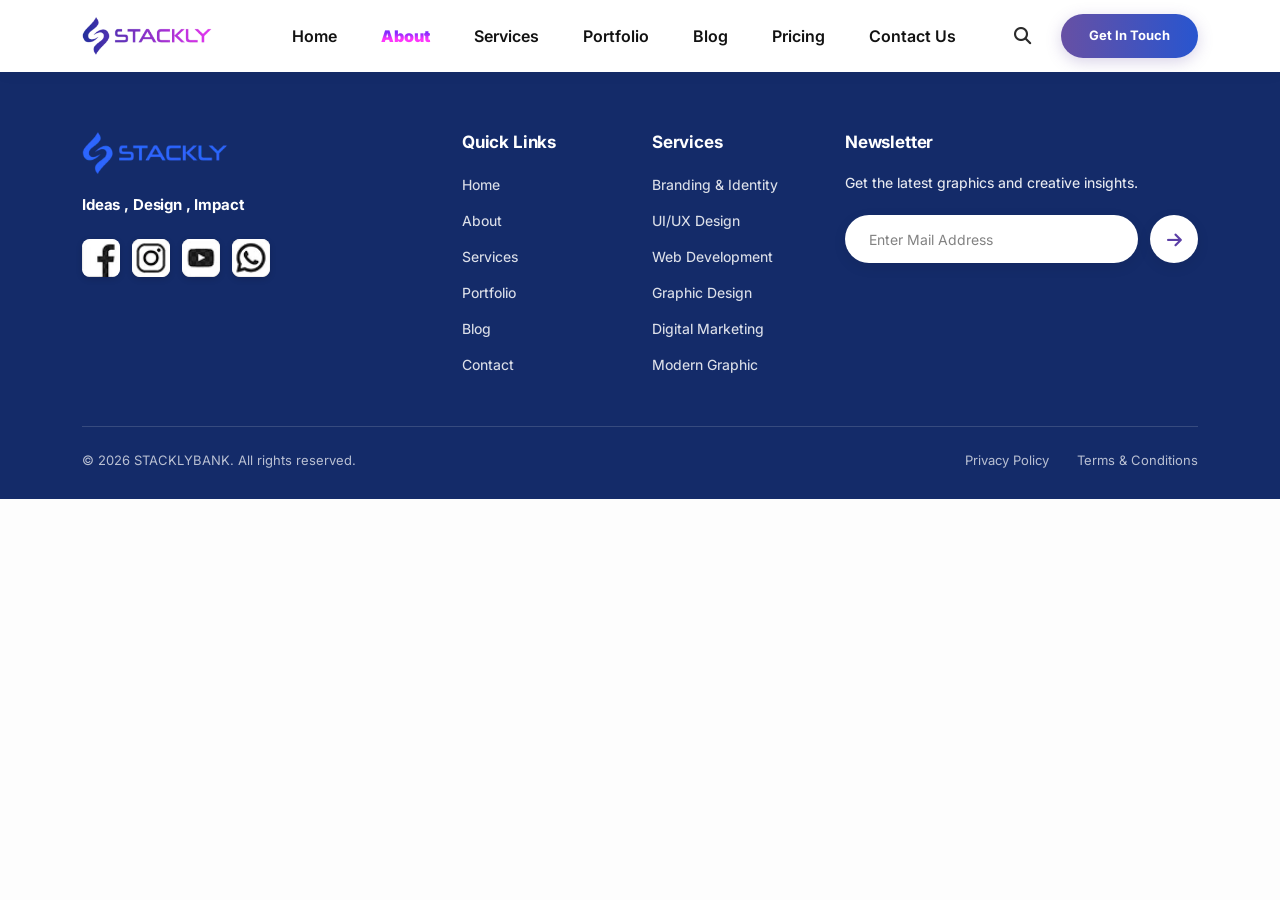
==== pages/about.html @ a5ceb146 "first commit" ====
<!doctype html>
<html lang="en">
  <head>
    <meta charset="UTF-8" />
    <meta name="viewport" content="width=device-width, initial-scale=1.0" />
    <title>About Us - Stackly Creative Agency</title>

    <!-- Google Fonts: Inter -->
    <link rel="preconnect" href="https://fonts.googleapis.com" />
    <link rel="preconnect" href="https://fonts.gstatic.com" crossorigin />
    <link
      href="https://fonts.googleapis.com/css2?family=Inter:wght@400;500;600;700;800;900&display=swap"
      rel="stylesheet"
    />

    <!-- Bootstrap 5 CSS -->
    <link
      href="https://cdn.jsdelivr.net/npm/bootstrap@5.3.3/dist/css/bootstrap.min.css"
      rel="stylesheet"
    />

    <!-- FontAwesome 6 Latest -->
    <link
      rel="stylesheet"
      href="https://cdnjs.cloudflare.com/ajax/libs/font-awesome/6.5.2/css/all.min.css"
    />

    <!-- Custom CSS -->
    <link rel="stylesheet" href="../assets/css/styles.css" />
    <link rel="stylesheet" href="../assets/css/about.css" />
  </head>
  <body data-page="about" data-in-pages="true">
    <!-- Common Header Placeholder -->
    <div id="header-placeholder"></div>

    <!-- Main Content -->
    <main class="main-content"></main>

    <!-- Common Footer Placeholder -->
    <div id="footer-placeholder"></div>

    <!-- Bootstrap 5 JS Bundle -->
    <script src="https://cdn.jsdelivr.net/npm/bootstrap@5.3.3/dist/js/bootstrap.bundle.min.js"></script>

    <!-- Custom JS -->
    <script src="../assets/js/script.js"></script>
  </body>
</html>
---- assets/css/styles.css ----
@import url("https://fonts.googleapis.com/css2?family=Inter:wght@400;500;600;700;800;900&display=swap");

:root {
  --font-inter:
    "Inter", -apple-system, BlinkMacSystemFont, "Segoe UI", Roboto, sans-serif;
  --nav-active-gradient: linear-gradient(
    180deg,
    #832aff 40.38%,
    rgba(253, 3, 249, 0.8) 59.62%
  );
  --btn-nav-gradient: linear-gradient(90deg, #6750a4 0%, #2855cf 100%);
  --nav-link-color: #121212;
  --header-bg: #ffffff;
  --header-height: 72px;
}

/* Base Body Styles */
body {
  font-family: var(--font-inter);
  margin: 0;
  padding: 0;
  padding-top: var(--header-height);
  background-color: #fdfdfd;
  color: #121212;
}

/* ==========================================================================
   HEADER COMPONENT STYLES
   ========================================================================== */

.site-header {
  background-color: var(--header-bg);
  position: fixed;
  top: 0;
  left: 0;
  right: 0;
  z-index: 1050;
  width: 100%;
  box-shadow: 0 2px 15px rgba(0, 0, 0, 0.04);
  transition:
    background-color 0.3s ease,
    box-shadow 0.3s ease;
}

.site-header.scrolled {
  box-shadow: 0 4px 20px rgba(0, 0, 0, 0.08);
  background-color: rgba(255, 255, 255, 0.98);
  backdrop-filter: blur(8px);
  -webkit-backdrop-filter: blur(8px);
}

.site-header .navbar {
  padding: 14px 0;
}

/* Brand Logo */
.site-header .header-logo-link {
  display: inline-flex;
  align-items: center;
  padding: 0;
  margin-right: 2rem;
}

.site-header .header-logo-img {
  height: 38px;
  width: auto;
  object-fit: contain;
  transition: transform 0.25s ease;
}

.site-header .header-logo-link:hover .header-logo-img {
  transform: scale(1.03);
}

/* Navigation Links */
.site-header .header-nav {
  display: flex;
  align-items: center;
  gap: 20px;
}

.site-header .nav-link {
  font-family: var(--font-inter);
  font-weight: 600;
  font-style: normal;
  font-size: 16px;
  line-height: 100%;
  letter-spacing: 0%;
  color: var(--nav-link-color);
  padding: 8px 12px !important;
  transition: all 0.25s ease;
  position: relative;
  display: inline-block;
}

/* Hover & Active States for Navlinks */
.site-header .nav-link:hover,
.site-header .nav-link.active {
  background: var(--nav-active-gradient);
  -webkit-background-clip: text;
  font-weight: 900;
  -webkit-text-fill-color: transparent;
  background-clip: text;
  color: transparent !important;
}

/* Action Section (Search + Button) */
.site-header .header-actions {
  gap: 20px;
}

/* Search Icon Button */
.site-header .header-search-btn {
  background: transparent;
  border: none;
  outline: none;
  color: #2b2b2b;
  font-size: 17px;
  cursor: pointer;
  padding: 6px 10px;
  display: inline-flex;
  align-items: center;
  justify-content: center;
  transition:
    color 0.25s ease,
    transform 0.25s ease;
}

.site-header .header-search-btn:hover {
  color: #832aff;
  transform: scale(1.1);
}

/* Get In Touch Gradient Button */
.site-header .header-btn {
  background: var(--btn-nav-gradient);
  color: #ffffff !important;
  font-family: var(--font-inter);
  font-weight: 700;
  font-size: 13px;
  padding: 12px 28px;
  border-radius: 50px;
  border: none;
  display: inline-flex;
  align-items: center;
  justify-content: center;
  white-space: nowrap;
  box-shadow: 0 4px 15px rgba(103, 80, 164, 0.25);
  transition: all 0.3s cubic-bezier(0.2, 0.8, 0.2, 1);
}

.site-header .header-btn:hover {
  transform: translateY(-2px);
  box-shadow: 0 6px 20px rgba(103, 80, 164, 0.45);
  opacity: 0.95;
}

.site-header .header-btn:active {
  transform: translateY(0);
}

/* Mobile Toggler */
.site-header .navbar-toggler {
  border: none;
  padding: 6px 10px;
  font-size: 1.25rem;
}

.site-header .navbar-toggler:focus {
  box-shadow: none;
}

/* ==========================================================================
   HERO SECTION STYLES (FULL COVER)
   ========================================================================== */

.hero-section {
  position: relative;
  background-color: #ffffff;
  overflow: hidden;
  min-height: calc(100vh - 76px);
  display: flex;
  align-items: center;
  padding: 80px 0;
}

/* Full Section Background Image Cover */
.hero-bg-cover {
  position: absolute;
  top: 0;
  left: 0;
  right: 0;
  bottom: 0;
  width: 100%;
  height: 100%;
  overflow: hidden;
  z-index: 1;
}

.hero-bg-img {
  position: absolute;
  top: 0;
  right: 0;
  width: 75%;
  height: 100%;
  object-fit: cover;
  object-position: center center;
  transition: transform 0.6s cubic-bezier(0.2, 0.8, 0.2, 1);
}

/* Seamless Left-to-Right Fade Overlay */
.hero-bg-overlay {
  position: absolute;
  top: 0;
  left: 0;
  right: 0;
  bottom: 0;
  width: 100%;
  height: 100%;
  background: linear-gradient(
    90deg,
    #ffffff 0%,
    #ffffff 20%,
    rgba(255, 255, 255, 0.92) 50%,
    rgba(255, 255, 255, 0.5) 54%,
    rgba(255, 255, 255, 0) 60%
  );
  pointer-events: none;
}

/* Content Container & Layering */
.hero-container {
  position: relative;
  z-index: 5;
}

.min-vh-hero {
  min-height: calc(100vh - 200px);
}

.hero-content-col {
  padding-right: 2rem;
  z-index: 5;
}

/* Badge */
.hero-badge {
  display: inline-flex;
  align-items: center;
  background: #bcb0ff8c;
  color: #832aff;
  font-size: 13px;
  font-weight: 700;
  padding: 6px 18px;
  border-radius: 50px;
  margin-bottom: 24px;
  letter-spacing: 0.01em;
  box-shadow: 0 2px 8px rgba(131, 42, 255, 0.08);
}

/* Hero Heading */
.hero-title {
  font-family: var(--font-inter);
  font-size: clamp(2.4rem, 4.2vw, 3.85rem);
  font-weight: 900;
  line-height: 1.15;
  letter-spacing: -0.025em;
  color: #111111;
  margin-bottom: 24px;
}

/* Gradient Text for "Experiences" */
.gradient-text {
  background: linear-gradient(90deg, #832aff 0%, #c41ecb 50%, #fd03f9 100%);
  -webkit-background-clip: text;
  -webkit-text-fill-color: transparent;
  background-clip: text;
  color: transparent;
  display: inline-block;
}

/* Hero Description */
.hero-description {
  font-family: var(--font-inter);
  font-size: 16px;
  line-height: 1.65;
  color: #3b4252;
  max-width: 490px;
  margin-bottom: 38px;
  font-weight: 450;
}

/* CTA Buttons */
.hero-cta-group {
  display: flex;
  align-items: center;
  gap: 16px;
  flex-wrap: wrap;
}

.btn-hero-primary {
  background-color: #000000;
  color: #ffffff !important;
  font-family: var(--font-inter);
  font-weight: 700;
  font-size: 14px;
  padding: 13px 26px;
  border-radius: 50px;
  border: 1.5px solid #000000;
  display: inline-flex;
  align-items: center;
  gap: 12px;
  text-decoration: none;
  transition: all 0.3s cubic-bezier(0.2, 0.8, 0.2, 1);
  box-shadow: 0 4px 14px rgba(0, 0, 0, 0.15);
}

.btn-hero-primary .btn-icon {
  display: inline-flex;
  align-items: center;
  justify-content: center;
  font-size: 13px;
  transition: transform 0.25s ease;
}

.btn-hero-primary:hover {
  background-color: #222222;
  border-color: #222222;
  transform: translateY(-2px);
  box-shadow: 0 8px 24px rgba(0, 0, 0, 0.25);
}

.btn-hero-primary:hover .btn-icon {
  transform: translateX(4px);
}

.btn-hero-secondary {
  background-color: #ffffff;
  color: #111111 !important;
  font-family: var(--font-inter);
  font-weight: 700;
  font-size: 14px;
  padding: 13px 30px;
  border-radius: 50px;
  border: 1.5px solid #111111;
  display: inline-flex;
  align-items: center;
  justify-content: center;
  text-decoration: none;
  transition: all 0.3s cubic-bezier(0.2, 0.8, 0.2, 1);
}

.btn-hero-secondary:hover {
  background-color: #f8f9fa;
  border-color: #000000;
  transform: translateY(-2px);
  box-shadow: 0 6px 18px rgba(0, 0, 0, 0.08);
}

.btn-hero-primary:active,
.btn-hero-secondary:active {
  transform: translateY(0);
}

/* ==========================================================================
   RESPONSIVE ADJUSTMENTS
   ========================================================================== */

@media (max-width: 991.98px) {
  .site-header .navbar-collapse {
    background-color: #ffffff;
    padding: 18px;
    border-radius: 12px;
    margin-top: 12px;
    box-shadow: 0 10px 30px rgba(0, 0, 0, 0.08);
    max-height: calc(100vh - 90px);
    overflow-y: auto;
  }

  .site-header .header-nav {
    gap: 10px;
    align-items: flex-start;
    margin-bottom: 16px;
  }

  .site-header .header-actions {
    display: flex;
    align-items: center;
    justify-content: space-between;
    width: 100%;
    padding-top: 12px;
    border-top: 1px solid rgba(0, 0, 0, 0.06);
  }

  .site-header .header-btn {
    width: 100%;
    text-align: center;
  }

  /* Hero Mobile Styles */
  .hero-section {
    padding: 30px 0;
    min-height: auto;
  }

  .min-vh-hero {
    min-height: auto;
  }

  .hero-bg-overlay {
    background: linear-gradient(
      180deg,
      rgba(255, 255, 255, 0.95) 0%,
      rgba(255, 255, 255, 0.9) 60%,
      rgba(255, 255, 255, 0.65) 100%
    );
  }

  .hero-content-col {
    padding-right: 0;
    text-align: left;
  }
}

@media (max-width: 575.98px) {
  .hero-title {
    font-size: 2.2rem;
  }

  .hero-cta-group {
    flex-direction: column;
    align-items: stretch;
  }

  .btn-hero-primary,
  .btn-hero-secondary {
    width: 100%;
    justify-content: center;
  }
}

/* ==========================================================================
   WHAT WE DO BEST / OUR SERVICES SECTION
   ========================================================================== */

.what-we-do-section {
  padding: 100px 0 110px 0;
  background-color: #ffffff;
}

.what-we-do-section .section-header {
  margin-bottom: 54px;
}

.what-we-do-section .section-badge {
  display: inline-flex;
  align-items: center;
  justify-content: center;
  background-color: #bcb0ff8c;
  color: #832aff;
  font-size: 13px;
  font-weight: 700;
  padding: 6px 18px;
  border-radius: 50px;
  margin-bottom: 18px;
  letter-spacing: 0.01em;
}

.what-we-do-section .section-title {
  font-family: var(--font-inter);
  font-size: clamp(2.2rem, 3.8vw, 3rem);
  font-weight: 900;
  color: #111111;
  letter-spacing: -0.025em;
  line-height: 1.2;
  margin-bottom: 14px;
}

.what-we-do-section .section-subtitle {
  font-family: var(--font-inter);
  font-size: 16px;
  font-weight: 450;
  line-height: 1.6;
  color: #4b5563;
  max-width: 580px;
  margin-left: auto;
  margin-right: auto;
  margin-bottom: 0;
}

/* Service Card Styles */
.service-card {
  background-color: #ffffff;
  border: 0.3px solid #00000050;
  border-radius: 18px;
  padding: 24px 20px;
  display: flex;
  align-items: center;
  gap: 16px;
  height: 100%;
  box-sizing: border-box;
  transition: all 0.3s cubic-bezier(0.2, 0.8, 0.2, 1);
}

.service-card:hover {
  transform: translateY(-4px);
  box-shadow: 0 12px 30px rgba(0, 0, 0, 0.05);
}

.service-icon-wrapper {
  width: 52px;
  height: 52px;
  min-width: 52px;
  display: flex;
  align-items: center;
  justify-content: center;
  flex-shrink: 0;
}

.service-icon-img {
  width: 100%;
  height: 100%;
  object-fit: contain;
  display: block;
}

.service-card-content {
  flex: 1;
}

.service-card-title {
  font-family: var(--font-inter);
  font-size: 16px;
  font-weight: 750;
  color: #111111;
  margin: 0 0 4px 0;
  line-height: 1.25;
  letter-spacing: -0.01em;
}

.service-card-desc {
  font-family: var(--font-inter);
  font-size: 13px;
  line-height: 1.45;
  color: #4b5563;
  margin: 0;
  font-weight: 400;
}

@media (max-width: 991.98px) {
  .what-we-do-section {
    padding: 70px 0 80px 0;
  }

  .what-we-do-section .section-header {
    margin-bottom: 40px;
  }
}

@media (max-width: 575.98px) {
  .what-we-do-section {
    padding: 50px 0 60px 0;
  }

  .service-card {
    padding: 20px 18px;
    gap: 14px;
  }

  .service-icon-wrapper {
    width: 48px;
    height: 48px;
    min-width: 48px;
  }
}

/* ==========================================================================
   FEATURED WORK / OUR PORTFOLIO SECTION
   ========================================================================== */

.featured-work-section {
  padding: 100px 0;
  background-color: #bcb0ff26;
}

.featured-work-content {
  display: flex;
  flex-direction: column;
  align-items: flex-start;
  justify-content: center;
  height: 100%;
}

.featured-badge {
  display: inline-flex;
  align-items: center;
  justify-content: center;
  background-color: #bcb0ff8c;
  color: #832aff;
  font-size: 13px;
  font-weight: 700;
  padding: 6px 18px;
  border-radius: 50px;
  margin-bottom: 20px;
  letter-spacing: 0.01em;
}

.featured-title {
  font-family: var(--font-inter);
  font-size: clamp(2rem, 3.2vw, 2.75rem);
  font-weight: 900;
  color: #111111;
  letter-spacing: -0.03em;
  line-height: 1.15;
  margin-bottom: 16px;
}

.featured-desc {
  font-family: var(--font-inter);
  font-size: 15px;
  font-weight: 450;
  line-height: 1.6;
  color: #4b5563;
  margin-bottom: 28px;
}

.btn-featured-work {
  background-color: #000000;
  color: #ffffff !important;
  font-family: var(--font-inter);
  font-weight: 700;
  font-size: 14px;
  padding: 13px 26px;
  border-radius: 50px;
  border: 1.5px solid #000000;
  display: inline-flex;
  align-items: center;
  gap: 12px;
  text-decoration: none;
  transition: all 0.3s cubic-bezier(0.2, 0.8, 0.2, 1);
  box-shadow: 0 4px 14px rgba(0, 0, 0, 0.15);
}

.btn-featured-work .btn-icon {
  display: inline-flex;
  align-items: center;
  justify-content: center;
  font-size: 13px;
  transition: transform 0.25s ease;
}

.btn-featured-work:hover {
  background-color: #222222;
  border-color: #222222;
  transform: translateY(-2px);
  box-shadow: 0 8px 24px rgba(0, 0, 0, 0.25);
}

.btn-featured-work:hover .btn-icon {
  transform: translateX(4px);
}

.btn-featured-work:active {
  transform: translateY(0);
}

/* Featured Work Card */
.featured-work-card-link {
  text-decoration: none;
  color: inherit;
  display: block;
  height: 100%;
}

.featured-work-card {
  background-color: #ffffff;
  border: 0.8px solid rgba(0, 0, 0, 0.12);
  border-radius: 20px;
  overflow: hidden;
  height: 100%;
  display: flex;
  flex-direction: column;
  transition: all 0.35s cubic-bezier(0.2, 0.8, 0.2, 1);
}

.featured-work-card:hover {
  transform: translateY(-6px);
  border-color: rgba(0, 0, 0, 0.2);
  box-shadow: 0 16px 36px rgba(0, 0, 0, 0.08);
}

.featured-work-img-wrapper {
  width: 100%;
  aspect-ratio: 16 / 10;
  overflow: hidden;
  background-color: #f3f4f6;
}

.featured-work-img {
  width: 100%;
  height: 100%;
  object-fit: cover;
  display: block;
  transition: transform 0.5s cubic-bezier(0.2, 0.8, 0.2, 1);
}

.featured-work-card:hover .featured-work-img {
  transform: scale(1.04);
}

.featured-work-card-body {
  padding: 18px 20px 22px 20px;
  display: flex;
  flex-direction: column;
  justify-content: center;
  flex-grow: 1;
}

.featured-work-category {
  font-family: var(--font-inter);
  font-size: 13.5px;
  font-weight: 500;
  color: #4b5563;
  margin-bottom: 4px;
  display: block;
}

.featured-work-title {
  font-family: var(--font-inter);
  font-size: 19px;
  font-weight: 800;
  color: #111111;
  margin: 0;
  letter-spacing: -0.015em;
  line-height: 1.3;
}

@media (max-width: 991.98px) {
  .featured-work-section {
    padding: 30px 0 70px 0;
  }

  .featured-work-content {
    margin-bottom: 16px;
  }
}

@media (max-width: 575.98px) {
  .featured-work-section {
    padding: 20px 0 50px 0;
  }

  .featured-title {
    font-size: 2.1rem;
  }

  .btn-featured-work {
    width: 100%;
    justify-content: center;
  }
}

/* ==========================================================================
   ABOUT US SECTION (HOME PAGE)
   ========================================================================== */

.home-about-section {
  padding: 90px 0;
  background-color: #ffffff;
}

.home-about-img-wrapper {
  width: 100%;
  height: 100%;
  display: flex;
  align-items: center;
  justify-content: center;
  overflow: hidden;
  border-radius: 18px;
}

.home-about-img {
  width: 100%;
  height: 100%;
  max-height: 380px;
  object-fit: cover;
  border-radius: 18px;
  display: block;
  transition: transform 0.4s cubic-bezier(0.2, 0.8, 0.2, 1);
}

.home-about-img-wrapper:hover .home-about-img {
  transform: scale(1.02);
}

.home-about-content {
  display: flex;
  flex-direction: column;
  align-items: flex-start;
  justify-content: center;
  height: 100%;
}

.home-about-badge {
  display: inline-flex;
  align-items: center;
  justify-content: center;
  background-color: #bcb0ff8c;
  color: #832aff;
  font-size: 13px;
  font-weight: 700;
  padding: 6px 18px;
  border-radius: 50px;
  margin-bottom: 18px;
  letter-spacing: 0.01em;
}

.home-about-title {
  font-family: var(--font-inter);
  font-size: clamp(2rem, 2.6vw, 2rem);
  font-weight: 850;
  color: #111111;
  letter-spacing: -0.025em;
  line-height: 1.2;
  margin-bottom: 16px;
}

.home-about-desc {
  font-family: var(--font-inter);
  font-size: 15px;
  font-weight: 450;
  line-height: 1.6;
  color: #4b5563;
  margin-bottom: 26px;
}

.btn-home-about {
  background-color: #000000;
  color: #ffffff !important;
  font-family: var(--font-inter);
  font-weight: 700;
  font-size: 14px;
  padding: 13px 34px;
  border-radius: 50px;
  border: 1.5px solid #000000;
  display: inline-flex;
  align-items: center;
  justify-content: center;
  text-decoration: none;
  transition: all 0.3s cubic-bezier(0.2, 0.8, 0.2, 1);
  box-shadow: 0 4px 14px rgba(0, 0, 0, 0.15);
}

.btn-home-about:hover {
  background-color: #222222;
  border-color: #222222;
  transform: translateY(-2px);
  box-shadow: 0 8px 22px rgba(0, 0, 0, 0.25);
}

.btn-home-about:active {
  transform: translateY(0);
}

.home-about-features {
  display: flex;
  flex-direction: column;
  justify-content: center;
  gap: 22px;
  height: 100%;
  border-left: 1px solid #e9ecef;
  padding-left: 36px;
}

.home-about-feature-item {
  display: flex;
  align-items: center;
  gap: 16px;
  transition: transform 0.25s ease;
}

.home-about-feature-item:hover {
  transform: translateX(4px);
}

.home-about-feature-icon {
  width: 44px;
  height: 44px;
  min-width: 44px;
  display: flex;
  align-items: center;
  justify-content: center;
  flex-shrink: 0;
}

.home-about-feature-icon img {
  width: 100%;
  height: 100%;
  object-fit: contain;
  display: block;
}

.home-about-feature-text {
  flex: 1;
}

.home-about-feature-title {
  font-family: var(--font-inter);
  font-size: 16px;
  font-weight: 750;
  color: #111111;
  margin: 0 0 3px 0;
  line-height: 1.25;
  letter-spacing: -0.01em;
}

.home-about-feature-desc {
  font-family: var(--font-inter);
  font-size: 13.5px;
  line-height: 1.4;
  color: #4b5563;
  margin: 0;
  font-weight: 400;
}

@media (max-width: 991.98px) {
  .home-about-section {
    padding: 60px 0;
  }

  .home-about-features {
    border-left: none;
    padding-left: 0;
    border-top: 1px solid #e9ecef;
    padding-top: 26px;
    margin-top: 10px;
  }

  .home-about-img {
    max-height: 320px;
    margin-bottom: 10px;
  }
}

@media (max-width: 575.98px) {
  .home-about-section {
    padding: 40px 0;
  }

  .home-about-title {
    font-size: 1.85rem;
  }

  .btn-home-about {
    width: 100%;
  }
}

/* ==========================================================================
   FOOTER COMPONENT STYLES
   ========================================================================== */

.site-footer {
  background-color: #142b69;
  color: #ffffff;
  padding: 60px 0 28px 0;
  position: relative;
  overflow: hidden;
  font-family: var(--font-inter);
}

.site-footer .footer-container {
  position: relative;
  z-index: 2;
}

/* Col 1: Brand Info & Socials */
.footer-brand-col {
  display: flex;
  flex-direction: column;
  align-items: flex-start;
}

.footer-logo-link {
  display: inline-block;
  margin-bottom: 20px;
  text-decoration: none;
}

.footer-logo-img {
  height: 42px;
  width: auto;
  object-fit: contain;
  display: block;
}

.footer-tagline {
  color: #ffffff;
  font-size: 15px;
  font-weight: 700;
  margin-bottom: 22px;
  letter-spacing: -0.01em;
}

.footer-social-links {
  display: flex;
  align-items: center;
  gap: 12px;
}

.social-icon-btn {
  width: 38px;
  height: 38px;
  border-radius: 8px;
  background-color: #ffffff;
  display: inline-flex;
  align-items: center;
  justify-content: center;
  overflow: hidden;
  text-decoration: none;
  transition:
    transform 0.25s ease,
    box-shadow 0.25s ease;
  box-shadow: 0 2px 6px rgba(0, 0, 0, 0.15);
}

.social-icon-img {
  width: 100%;
  height: 100%;
  object-fit: contain;
  display: block;
}

.social-icon-btn:hover {
  transform: translateY(-3px) scale(1.05);
  box-shadow: 0 6px 14px rgba(0, 0, 0, 0.25);
}

/* Column Headings */
.footer-title {
  font-family: var(--font-inter);
  font-size: 17px;
  font-weight: 700;
  color: #ffffff;
  margin-bottom: 20px;
  letter-spacing: -0.01em;
}

/* Footer Links */
.footer-links-list {
  list-style: none;
  padding: 0;
  margin: 0;
  display: flex;
  flex-direction: column;
  gap: 12px;
}

.footer-links-list li a {
  color: rgba(255, 255, 255, 0.85);
  font-size: 14px;
  font-weight: 450;
  text-decoration: none;
  display: inline-block;
  transition:
    color 0.2s ease,
    transform 0.2s ease;
}

.footer-links-list li a:hover {
  color: #ffffff;
  transform: translateX(3px);
}

/* Newsletter Column */
.footer-newsletter-col {
  padding-left: 15px;
}

.footer-newsletter-text {
  color: rgba(255, 255, 255, 0.9);
  font-size: 14px;
  font-weight: 450;
  line-height: 1.5;
  margin-bottom: 22px;
}

.footer-newsletter-form {
  width: 100%;
}

.footer-input-group {
  display: flex;
  align-items: center;
  gap: 12px;
  width: 100%;
  max-width: 440px;
}

.footer-input-field {
  flex: 1;
  height: 48px;
  background-color: #ffffff;
  border: none;
  outline: none;
  border-radius: 50px;
  padding: 0 24px;
  font-family: var(--font-inter);
  font-size: 14px;
  color: #1a1a1a;
  box-shadow: 0 4px 14px rgba(0, 0, 0, 0.08);
}

.footer-input-field::placeholder {
  color: #828282;
  font-size: 14px;
  font-weight: 400;
}

.footer-input-field:focus {
  box-shadow: 0 0 0 3px rgba(255, 255, 255, 0.35);
}

.footer-submit-btn {
  width: 48px;
  height: 48px;
  min-width: 48px;
  border-radius: 50%;
  background-color: #ffffff;
  border: none;
  outline: none;
  display: flex;
  align-items: center;
  justify-content: center;
  color: #5b3fa6;
  font-size: 17px;
  cursor: pointer;
  transition:
    transform 0.25s ease,
    background-color 0.25s ease,
    color 0.25s ease;
  box-shadow: 0 4px 14px rgba(0, 0, 0, 0.08);
}

.footer-submit-btn:hover {
  transform: scale(1.08);
  background-color: #f4f4f6;
  color: #43298c;
}

/* Footer Bottom Bar */
.footer-bottom {
  margin-top: 50px;
  padding-top: 24px;
  border-top: 1px solid rgba(255, 255, 255, 0.15);
  font-size: 13px;
  color: rgba(255, 255, 255, 0.7);
}

.footer-copyright p {
  margin: 0;
  font-weight: 400;
}

.footer-legal-links {
  display: flex;
  gap: 28px;
  justify-content: flex-end;
}

.footer-legal-links a {
  color: rgba(255, 255, 255, 0.7);
  text-decoration: none;
  font-weight: 400;
  transition: color 0.2s ease;
}

.footer-legal-links a:hover {
  color: #ffffff;
  text-decoration: underline;
}

/* Responsive Styles for Footer */
@media (max-width: 991.98px) {
  .site-footer {
    padding: 50px 0 25px 0;
  }

  .footer-newsletter-col {
    padding-left: 0;
    margin-top: 10px;
  }

  .footer-bottom {
    margin-top: 40px;
  }
}

@media (max-width: 767.98px) {
  .footer-legal-links {
    justify-content: flex-start;
    margin-top: 12px;
  }
}

@media (max-width: 575.98px) {
  .site-footer {
    padding: 40px 0 20px 0;
  }

  .footer-top-row {
    row-gap: 30px !important;
  }

  .footer-input-group {
    max-width: 100%;
  }

  .footer-bottom {
    margin-top: 30px;
    padding-top: 20px;
  }
}

/* ==========================================================================
   FLOATING SCROLL TO TOP BUTTON
   ========================================================================== */

.scroll-to-top-btn {
  position: fixed;
  bottom: 30px;
  right: 30px;
  width: 46px;
  height: 46px;
  min-width: 46px;
  border-radius: 50%;
  background: linear-gradient(135deg, #832aff 0%, #fd03f9 100%);
  border: none;
  outline: none;
  display: flex;
  align-items: center;
  justify-content: center;
  color: #ffffff;
  font-size: 16px;
  cursor: pointer;
  z-index: 999;
  box-shadow: 0 4px 16px rgba(131, 42, 255, 0.38);
  opacity: 0;
  visibility: hidden;
  pointer-events: none;
  transform: translateY(16px);
  transition:
    opacity 0.3s cubic-bezier(0.4, 0, 0.2, 1),
    visibility 0.3s cubic-bezier(0.4, 0, 0.2, 1),
    transform 0.3s cubic-bezier(0.4, 0, 0.2, 1),
    box-shadow 0.3s ease;
  flex-shrink: 0;
}

.scroll-to-top-btn.visible {
  opacity: 1;
  visibility: visible;
  pointer-events: auto;
  transform: translateY(0);
}

.scroll-to-top-btn:hover {
  transform: translateY(-4px) scale(1.05);
  box-shadow: 0 8px 24px rgba(131, 42, 255, 0.55);
  color: #ffffff;
}

.scroll-to-top-btn:active {
  transform: translateY(-1px) scale(0.98);
}

@media (max-width: 767.98px) {
  .scroll-to-top-btn {
    bottom: 20px;
    right: 20px;
    width: 42px;
    height: 42px;
    font-size: 14px;
  }
}
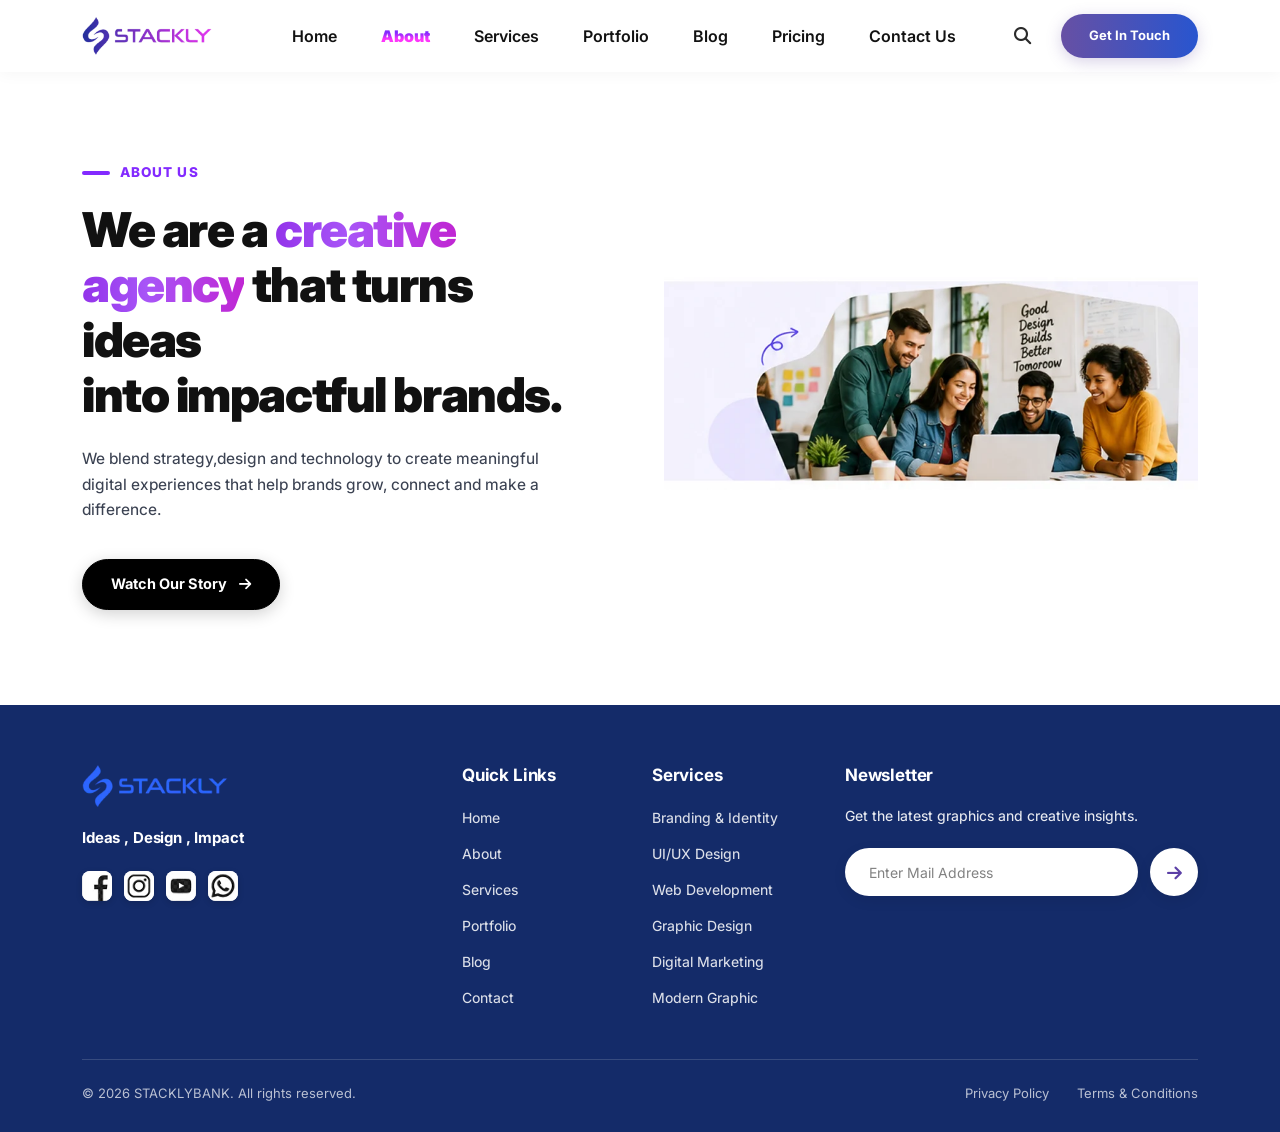
==== commit 389ac3e1: "refactor: about page added" ====
--- a/pages/about.html
+++ b/pages/about.html
@@ -34,7 +34,65 @@
     <div id="header-placeholder"></div>
 
     <!-- Main Content -->
-    <main class="main-content"></main>
+    <main class="main-content">
+      <!-- About Banner Section -->
+      <section class="about-banner-section">
+        <div class="container">
+          <div class="row align-items-center g-4 g-lg-5">
+            <!-- Left Column: Content -->
+            <div class="col-12 col-lg-6">
+              <div class="about-banner-content">
+                <!-- Badge / Subtitle with line indicator -->
+                <div class="about-banner-badge">
+                  <span class="about-badge-line"></span>
+                  <span class="about-badge-text">ABOUT US</span>
+                </div>
+
+                <!-- Main Title -->
+                <h1 class="about-banner-title">
+                  We are a <span class="gradient-text-purple">creative</span
+                  ><br />
+                  <span class="gradient-text-purple">agency</span> that turns
+                  ideas<br />
+                  into impactful brands.
+                </h1>
+
+                <!-- Description -->
+                <p class="about-banner-desc">
+                  We blend strategy,design and technology to create meaningful
+                  digital experiences that help brands grow, connect and make a
+                  difference.
+                </p>
+
+                <!-- CTA Button -->
+                <div class="about-banner-cta">
+                  <a href="#" class="btn btn-about-story">
+                    <span>Watch Our Story</span>
+                    <span class="btn-arrow-icon">
+                      <i class="fa-solid fa-arrow-right"></i>
+                    </span>
+                  </a>
+                </div>
+              </div>
+            </div>
+
+            <!-- Right Column: Image with organic backdrop & doodle arrow -->
+            <div class="col-12 col-lg-6">
+              <div class="about-banner-media-wrapper">
+                <!-- Main Image Card Container -->
+                <div class="about-banner-img-card">
+                  <img
+                    src="../assets/images/about/about-banner-image.webp"
+                    alt="Creative Agency Team - About Us"
+                    class="about-banner-img"
+                  />
+                </div>
+              </div>
+            </div>
+          </div>
+        </div>
+      </section>
+    </main>
 
     <!-- Common Footer Placeholder -->
     <div id="footer-placeholder"></div>
--- a/assets/css/styles.css
+++ b/assets/css/styles.css
@@ -957,6 +957,1477 @@
 }
 
 /* ==========================================================================
+   OUR PROCESS / HOW WE WORK SECTION (HOME PAGE)
+   ========================================================================== */
+
+.home-process-section {
+  padding: 100px 0;
+  background: linear-gradient(
+    135deg,
+    rgba(188, 176, 255, 0.22) 0%,
+    rgba(244, 240, 255, 0.45) 50%,
+    rgba(188, 176, 255, 0.25) 100%
+  );
+  position: relative;
+  overflow: hidden;
+}
+
+.home-process-content {
+  display: flex;
+  flex-direction: column;
+  align-items: flex-start;
+  justify-content: center;
+  height: 100%;
+}
+
+.home-process-badge {
+  display: inline-flex;
+  align-items: center;
+  justify-content: center;
+  background-color: #bcb0ff8c;
+  color: #832aff;
+  font-size: 13px;
+  font-weight: 700;
+  padding: 6px 18px;
+  border-radius: 50px;
+  margin-bottom: 18px;
+  letter-spacing: 0.01em;
+}
+
+.home-process-title {
+  font-family: var(--font-inter);
+  font-size: clamp(2rem, 2.8vw, 2.75rem);
+  font-weight: 850;
+  color: #111111;
+  letter-spacing: -0.025em;
+  line-height: 1.2;
+  margin-bottom: 16px;
+}
+
+.home-process-desc {
+  font-family: var(--font-inter);
+  font-size: 15px;
+  font-weight: 450;
+  line-height: 1.6;
+  color: #4b5563;
+  margin-bottom: 28px;
+}
+
+.btn-home-process {
+  background-color: #000000;
+  color: #ffffff !important;
+  font-family: var(--font-inter);
+  font-weight: 700;
+  font-size: 14px;
+  padding: 13px 34px;
+  border-radius: 50px;
+  border: 1.5px solid #000000;
+  display: inline-flex;
+  align-items: center;
+  justify-content: center;
+  text-decoration: none;
+  transition: all 0.3s cubic-bezier(0.2, 0.8, 0.2, 1);
+  box-shadow: 0 4px 14px rgba(0, 0, 0, 0.15);
+}
+
+.btn-home-process:hover {
+  background-color: #222222;
+  border-color: #222222;
+  transform: translateY(-2px);
+  box-shadow: 0 8px 22px rgba(0, 0, 0, 0.25);
+}
+
+.btn-home-process:active {
+  transform: translateY(0);
+}
+
+/* 5 Steps Grid */
+.home-process-steps {
+  display: grid;
+  grid-template-columns: repeat(5, 1fr);
+  gap: 20px;
+  align-items: flex-start;
+}
+
+.home-process-step-item {
+  display: flex;
+  flex-direction: column;
+  align-items: center;
+  text-align: center;
+  padding: 8px 4px;
+  transition: transform 0.3s ease;
+}
+
+.home-process-step-item:hover {
+  transform: translateY(-4px);
+}
+
+.home-process-step-item .process-icon-wrapper {
+  width: 64px;
+  height: 64px;
+  min-width: 64px;
+  display: flex;
+  align-items: center;
+  justify-content: center;
+  margin-bottom: 14px;
+  transition: transform 0.3s ease;
+}
+
+.home-process-step-item:hover .process-icon-wrapper {
+  transform: scale(1.08);
+}
+
+.home-process-step-item .process-icon-img {
+  width: 100%;
+  height: 100%;
+  object-fit: contain;
+  display: block;
+}
+
+.process-step-number {
+  font-family: var(--font-inter);
+  font-size: 14px;
+  font-weight: 600;
+  color: #2b2b2b;
+  margin-bottom: 6px;
+  line-height: 1;
+  display: inline-block;
+}
+
+.process-step-title {
+  font-family: var(--font-inter);
+  font-size: 17px;
+  font-weight: 800;
+  color: #111111;
+  margin: 0 0 8px 0;
+  line-height: 1.25;
+  letter-spacing: -0.01em;
+}
+
+.process-step-desc {
+  font-family: var(--font-inter);
+  font-size: 13px;
+  line-height: 1.45;
+  color: #4b5563;
+  margin: 0;
+  font-weight: 400;
+}
+
+@media (max-width: 1199.98px) {
+  .home-process-steps {
+    gap: 14px;
+  }
+
+  .process-step-title {
+    font-size: 16px;
+  }
+
+  .process-step-desc {
+    font-size: 12.5px;
+  }
+}
+
+@media (max-width: 991.98px) {
+  .home-process-section {
+    padding: 70px 0;
+  }
+
+  .home-process-content {
+    margin-bottom: 30px;
+    align-items: flex-start;
+  }
+
+  .home-process-steps {
+    grid-template-columns: repeat(3, 1fr);
+    gap: 24px;
+  }
+}
+
+@media (max-width: 575.98px) {
+  .home-process-section {
+    padding: 50px 0;
+  }
+
+  .home-process-title {
+    font-size: 1.85rem;
+  }
+
+  .btn-home-process {
+    width: 100%;
+  }
+
+  .home-process-steps {
+    grid-template-columns: repeat(2, 1fr);
+    gap: 20px 14px;
+  }
+
+  .home-process-step-item .process-icon-wrapper {
+    width: 56px;
+    height: 56px;
+    min-width: 56px;
+  }
+}
+
+/* ==========================================================================
+   NUMBERS SPEAK / OUR ATTACHMENTS SECTION (HOME PAGE)
+   ========================================================================== */
+
+.home-stats-section {
+  padding: 100px 0;
+  background:
+    radial-gradient(
+      ellipse 48% 85% at 0% 50%,
+      #832aff80 0%,
+      rgba(131, 42, 255, 0) 70%
+    ),
+    radial-gradient(
+      ellipse 48% 85% at 100% 50%,
+      #ec489966 0%,
+      rgba(236, 72, 153, 0) 70%
+    ),
+    radial-gradient(
+      circle at 62% 48%,
+      rgba(131, 42, 255, 0.25) 0%,
+      rgba(23, 7, 46, 0.85) 60%,
+      rgba(15, 4, 32, 0.98) 100%
+    ),
+    linear-gradient(90deg, #15062a 0%, #260a48 45%, #2a0a50 65%, #130527 100%);
+  position: relative;
+  overflow: hidden;
+}
+
+.home-stats-section .container {
+  position: relative;
+  z-index: 2;
+}
+
+.home-stats-content {
+  display: flex;
+  flex-direction: column;
+  align-items: flex-start;
+  justify-content: center;
+  height: 100%;
+}
+
+.home-stats-badge {
+  display: inline-flex;
+  align-items: center;
+  justify-content: center;
+  background-color: rgba(140, 110, 255, 0.22);
+  color: #bcb0ff;
+  font-size: 13px;
+  font-weight: 700;
+  padding: 6px 20px;
+  border-radius: 50px;
+  margin-bottom: 18px;
+  letter-spacing: 0.01em;
+  border: 1px solid rgba(188, 176, 255, 0.28);
+}
+
+.home-stats-title {
+  font-family: var(--font-inter);
+  font-size: clamp(2.3rem, 3.4vw, 3.2rem);
+  font-weight: 850;
+  color: #ffffff;
+  letter-spacing: -0.025em;
+  line-height: 1.15;
+  margin-bottom: 16px;
+}
+
+.home-stats-desc {
+  font-family: var(--font-inter);
+  font-size: 15.5px;
+  font-weight: 450;
+  line-height: 1.6;
+  color: rgba(255, 255, 255, 0.82);
+  margin-bottom: 30px;
+  max-width: 440px;
+}
+
+.btn-home-stats {
+  background-color: rgba(255, 255, 255, 0.05);
+  color: #ffffff !important;
+  font-family: var(--font-inter);
+  font-weight: 700;
+  font-size: 14px;
+  padding: 12px 36px;
+  border-radius: 50px;
+  border: 1.5px solid rgba(255, 255, 255, 0.38);
+  display: inline-flex;
+  align-items: center;
+  justify-content: center;
+  text-decoration: none;
+  backdrop-filter: blur(8px);
+  -webkit-backdrop-filter: blur(8px);
+  transition: all 0.3s cubic-bezier(0.2, 0.8, 0.2, 1);
+  box-shadow: 0 4px 16px rgba(0, 0, 0, 0.15);
+}
+
+.btn-home-stats:hover {
+  background-color: #ffffff;
+  color: #121212 !important;
+  border-color: #ffffff;
+  transform: translateY(-2px);
+  box-shadow: 0 8px 24px rgba(0, 0, 0, 0.35);
+}
+
+.btn-home-stats:active {
+  transform: translateY(0);
+}
+
+/* 4 Stats Grid */
+.home-stats-grid {
+  display: grid;
+  grid-template-columns: repeat(4, 1fr);
+  gap: 20px;
+  align-items: flex-start;
+}
+
+.home-stat-item {
+  display: flex;
+  flex-direction: column;
+  align-items: center;
+  text-align: center;
+  padding: 8px 4px;
+  transition: transform 0.3s ease;
+}
+
+.home-stat-item:hover {
+  transform: translateY(-4px);
+}
+
+.home-stat-item .stat-icon-wrapper {
+  width: 56px;
+  height: 56px;
+  min-width: 56px;
+  display: flex;
+  align-items: center;
+  justify-content: center;
+  margin-bottom: 16px;
+  transition: transform 0.3s ease;
+}
+
+.home-stat-item:hover .stat-icon-wrapper {
+  transform: scale(1.1);
+}
+
+.home-stat-item .stat-icon-img {
+  width: 100%;
+  height: 100%;
+  object-fit: contain;
+  display: block;
+}
+
+.home-stat-item .stat-number-wrapper {
+  display: block;
+  margin-bottom: 4px;
+}
+
+.stat-number {
+  font-family: var(--font-inter);
+  font-size: clamp(1.85rem, 2.3vw, 2.35rem);
+  font-weight: 850;
+  color: #ffffff;
+  line-height: 1.15;
+  letter-spacing: -0.015em;
+  display: inline-block;
+}
+
+.stat-label {
+  font-family: var(--font-inter);
+  font-size: 13.5px;
+  line-height: 1.4;
+  color: rgba(255, 255, 255, 0.82);
+  margin: 0;
+  font-weight: 450;
+  white-space: nowrap;
+}
+
+@media (max-width: 1199.98px) {
+  .home-stats-grid {
+    gap: 16px;
+  }
+
+  .stat-number {
+    font-size: 1.9rem;
+  }
+
+  .stat-label {
+    font-size: 12.5px;
+  }
+}
+
+@media (max-width: 991.98px) {
+  .home-stats-section {
+    padding: 70px 0;
+  }
+
+  .home-stats-content {
+    margin-bottom: 36px;
+    align-items: flex-start;
+  }
+
+  .home-stats-grid {
+    grid-template-columns: repeat(4, 1fr);
+    gap: 16px;
+  }
+}
+
+@media (max-width: 767.98px) {
+  .home-stats-grid {
+    grid-template-columns: repeat(2, 1fr);
+    gap: 28px 16px;
+  }
+}
+
+@media (max-width: 575.98px) {
+  .home-stats-section {
+    padding: 50px 0;
+  }
+
+  .home-stats-title {
+    font-size: 1.95rem;
+  }
+
+  .btn-home-stats {
+    width: 100%;
+  }
+
+  .home-stat-item .stat-icon-wrapper {
+    width: 50px;
+    height: 50px;
+    min-width: 50px;
+  }
+
+  .stat-label {
+    white-space: normal;
+  }
+}
+
+/* ==========================================================================
+   TESTIMONIALS SECTION (HOME PAGE)
+   ========================================================================== */
+
+.testimonials-section {
+  padding: 100px 0;
+  background-color: #ffffff;
+}
+
+.testimonials-content {
+  display: flex;
+  flex-direction: column;
+  align-items: flex-start;
+  justify-content: center;
+  height: 100%;
+}
+
+.testimonials-badge {
+  display: inline-flex;
+  align-items: center;
+  justify-content: center;
+  background-color: #bcb0ff8c;
+  color: #832aff;
+  font-size: 13px;
+  font-weight: 700;
+  padding: 6px 18px;
+  border-radius: 50px;
+  margin-bottom: 20px;
+  letter-spacing: 0.01em;
+}
+
+.testimonials-title {
+  font-family: var(--font-inter);
+  font-size: clamp(2rem, 3vw, 2.75rem);
+  font-weight: 900;
+  color: #111111;
+  letter-spacing: -0.03em;
+  line-height: 1.15;
+  margin-bottom: 16px;
+}
+
+.testimonials-desc {
+  font-family: var(--font-inter);
+  font-size: 15px;
+  font-weight: 450;
+  line-height: 1.6;
+  color: #4b5563;
+  margin-bottom: 28px;
+}
+
+.btn-testimonials {
+  background-color: #000000;
+  color: #ffffff !important;
+  font-family: var(--font-inter);
+  font-weight: 700;
+  font-size: 14px;
+  padding: 13px 26px;
+  border-radius: 50px;
+  border: 1.5px solid #000000;
+  display: inline-flex;
+  align-items: center;
+  gap: 12px;
+  text-decoration: none;
+  transition: all 0.3s cubic-bezier(0.2, 0.8, 0.2, 1);
+  box-shadow: 0 4px 14px rgba(0, 0, 0, 0.15);
+}
+
+.btn-testimonials .btn-icon {
+  display: inline-flex;
+  align-items: center;
+  justify-content: center;
+  font-size: 13px;
+  transition: transform 0.25s ease;
+}
+
+.btn-testimonials:hover {
+  background-color: #222222;
+  border-color: #222222;
+  transform: translateY(-2px);
+  box-shadow: 0 8px 24px rgba(0, 0, 0, 0.25);
+}
+
+.btn-testimonials:hover .btn-icon {
+  transform: translateX(4px);
+}
+
+.btn-testimonials:active {
+  transform: translateY(0);
+}
+
+/* Testimonial Card */
+.testimonial-card {
+  background-color: #ffffff;
+  border: 1px solid rgba(0, 0, 0, 0.12);
+  border-radius: 22px;
+  padding: 28px 22px;
+  height: 100%;
+  display: flex;
+  flex-direction: column;
+  justify-content: space-between;
+  box-shadow: 0 4px 20px rgba(0, 0, 0, 0.03);
+  transition: all 0.35s cubic-bezier(0.2, 0.8, 0.2, 1);
+}
+
+.testimonial-card:hover {
+  transform: translateY(-6px);
+  border-color: rgba(131, 42, 255, 0.35);
+  box-shadow: 0 16px 36px rgba(0, 0, 0, 0.08);
+}
+
+.testimonial-text {
+  font-family: var(--font-inter);
+  font-size: 14px;
+  line-height: 1.55;
+  color: #2b2b2b;
+  font-weight: 450;
+  margin-bottom: 24px;
+}
+
+.testimonial-author {
+  display: flex;
+  align-items: center;
+  gap: 14px;
+  margin-top: auto;
+}
+
+.testimonial-avatar {
+  width: 48px;
+  height: 48px;
+  min-width: 48px;
+  border-radius: 50%;
+  object-fit: cover;
+  display: block;
+}
+
+.testimonial-author-info {
+  display: flex;
+  flex-direction: column;
+}
+
+.testimonial-author-name {
+  font-family: var(--font-inter);
+  font-size: 15px;
+  font-weight: 750;
+  color: #111111;
+  margin: 0 0 2px 0;
+  line-height: 1.25;
+  letter-spacing: -0.01em;
+}
+
+.testimonial-author-role {
+  font-family: var(--font-inter);
+  font-size: 13px;
+  font-weight: 400;
+  color: #6b7280;
+  margin: 0;
+  line-height: 1.3;
+  display: block;
+}
+
+@media (max-width: 991.98px) {
+  .testimonials-section {
+    padding: 70px 0;
+  }
+
+  .testimonials-content {
+    margin-bottom: 24px;
+  }
+}
+
+@media (max-width: 575.98px) {
+  .testimonials-section {
+    padding: 50px 0;
+  }
+
+  .testimonials-title {
+    font-size: 2.1rem;
+  }
+
+  .btn-testimonials {
+    width: 100%;
+    justify-content: center;
+  }
+
+  .testimonial-card {
+    padding: 24px 18px;
+  }
+}
+
+/* ==========================================================================
+   OUR TEAM SECTION (HOME PAGE)
+   ========================================================================== */
+
+.team-section {
+  padding: 100px 0;
+  background-color: #bcb0ff26;
+}
+
+.team-content {
+  display: flex;
+  flex-direction: column;
+  align-items: flex-start;
+  justify-content: center;
+  height: 100%;
+}
+
+.team-badge {
+  display: inline-flex;
+  align-items: center;
+  justify-content: center;
+  background-color: #bcb0ff8c;
+  color: #832aff;
+  font-size: 13px;
+  font-weight: 700;
+  padding: 6px 18px;
+  border-radius: 50px;
+  margin-bottom: 20px;
+  letter-spacing: 0.01em;
+}
+
+.team-title {
+  font-family: var(--font-inter);
+  font-size: clamp(2rem, 3vw, 2.5rem);
+  font-weight: 900;
+  color: #111111;
+  letter-spacing: -0.03em;
+  line-height: 1.15;
+  margin-bottom: 16px;
+}
+
+.team-title .highlight-blue {
+  color: #2855cf;
+}
+
+.team-desc {
+  font-family: var(--font-inter);
+  font-size: 15px;
+  font-weight: 450;
+  line-height: 1.6;
+  color: #4b5563;
+  margin-bottom: 28px;
+}
+
+.btn-team {
+  background-color: #000000;
+  color: #ffffff !important;
+  font-family: var(--font-inter);
+  font-weight: 700;
+  font-size: 14px;
+  padding: 13px 26px;
+  border-radius: 50px;
+  border: 1.5px solid #000000;
+  display: inline-flex;
+  align-items: center;
+  gap: 12px;
+  text-decoration: none;
+  transition: all 0.3s cubic-bezier(0.2, 0.8, 0.2, 1);
+  box-shadow: 0 4px 14px rgba(0, 0, 0, 0.15);
+}
+
+.btn-team .btn-icon {
+  display: inline-flex;
+  align-items: center;
+  justify-content: center;
+  font-size: 13px;
+  transition: transform 0.25s ease;
+}
+
+.btn-team:hover {
+  background-color: #222222;
+  border-color: #222222;
+  transform: translateY(-2px);
+  box-shadow: 0 8px 24px rgba(0, 0, 0, 0.25);
+}
+
+.btn-team:hover .btn-icon {
+  transform: translateX(4px);
+}
+
+.btn-team:active {
+  transform: translateY(0);
+}
+
+/* Team Member Card */
+.team-card {
+  background-color: #ffffff;
+  border: 1px solid rgba(0, 0, 0, 0.12);
+  border-radius: 20px;
+  padding: 8px 8px 18px 8px;
+  height: 100%;
+  display: flex;
+  flex-direction: column;
+  box-shadow: 0 4px 20px rgba(0, 0, 0, 0.03);
+  transition: all 0.35s cubic-bezier(0.2, 0.8, 0.2, 1);
+  overflow: hidden;
+}
+
+.team-card:hover {
+  transform: translateY(-6px);
+  border-color: rgba(131, 42, 255, 0.35);
+  box-shadow: 0 16px 36px rgba(0, 0, 0, 0.08);
+}
+
+.team-card-img-wrapper {
+  width: 100%;
+  aspect-ratio: 1.25 / 1;
+  border-radius: 14px;
+  overflow: hidden;
+  background-color: #f1f3f7;
+  display: flex;
+  align-items: center;
+  justify-content: center;
+}
+
+.team-card-img {
+  width: 100%;
+  height: 100%;
+  object-fit: cover;
+  object-position: center top;
+  display: block;
+  transition: transform 0.4s ease;
+}
+
+.team-card:hover .team-card-img {
+  transform: scale(1.04);
+}
+
+.team-card-body {
+  padding: 14px 10px 0 10px;
+  text-align: center;
+  display: flex;
+  flex-direction: column;
+  align-items: center;
+}
+
+.team-member-name {
+  font-family: var(--font-inter);
+  font-size: 16px;
+  font-weight: 800;
+  color: #111111;
+  margin: 0 0 4px 0;
+  line-height: 1.25;
+  letter-spacing: -0.01em;
+}
+
+.team-member-role {
+  font-family: var(--font-inter);
+  font-size: 13.5px;
+  font-weight: 450;
+  color: #6b7280;
+  margin: 0;
+  line-height: 1.3;
+  display: block;
+}
+
+@media (max-width: 991.98px) {
+  .team-section {
+    padding: 70px 0;
+  }
+
+  .team-content {
+    margin-bottom: 24px;
+  }
+}
+
+@media (max-width: 575.98px) {
+  .team-section {
+    padding: 50px 0;
+  }
+
+  .team-title {
+    font-size: 2.1rem;
+  }
+
+  .btn-team {
+    width: 100%;
+    justify-content: center;
+  }
+
+  .team-card {
+    padding: 8px 8px 16px 8px;
+  }
+}
+
+/* ==========================================================================
+   LATEST INSIGHTS / OUR BLOG SECTION (HOME PAGE)
+   ========================================================================== */
+
+.home-blog-section {
+  padding: 100px 0;
+  background-color: #ffffff;
+}
+
+.home-blog-content {
+  display: flex;
+  flex-direction: column;
+  align-items: flex-start;
+  justify-content: center;
+  height: 100%;
+}
+
+.home-blog-badge {
+  display: inline-flex;
+  align-items: center;
+  justify-content: center;
+  background-color: #bcb0ff8c;
+  color: #832aff;
+  font-size: 13px;
+  font-weight: 700;
+  padding: 6px 18px;
+  border-radius: 50px;
+  margin-bottom: 20px;
+  letter-spacing: 0.01em;
+}
+
+.home-blog-title {
+  font-family: var(--font-inter);
+  font-size: clamp(2rem, 3.2vw, 2.75rem);
+  font-weight: 900;
+  color: #111111;
+  letter-spacing: -0.03em;
+  line-height: 1.15;
+  margin-bottom: 16px;
+}
+
+.home-blog-title .highlight-blue {
+  color: #2855cf;
+}
+
+.home-blog-desc {
+  font-family: var(--font-inter);
+  font-size: 15px;
+  font-weight: 450;
+  line-height: 1.6;
+  color: #4b5563;
+  margin-bottom: 28px;
+  max-width: 340px;
+}
+
+.btn-home-blog {
+  background-color: #000000;
+  color: #ffffff !important;
+  font-family: var(--font-inter);
+  font-weight: 700;
+  font-size: 14px;
+  padding: 13px 26px;
+  border-radius: 50px;
+  border: 1.5px solid #000000;
+  display: inline-flex;
+  align-items: center;
+  gap: 12px;
+  text-decoration: none;
+  transition: all 0.3s cubic-bezier(0.2, 0.8, 0.2, 1);
+  box-shadow: 0 4px 14px rgba(0, 0, 0, 0.15);
+}
+
+.btn-home-blog .btn-icon {
+  display: inline-flex;
+  align-items: center;
+  justify-content: center;
+  font-size: 13px;
+  transition: transform 0.25s ease;
+}
+
+.btn-home-blog:hover {
+  background-color: #222222;
+  border-color: #222222;
+  transform: translateY(-2px);
+  box-shadow: 0 8px 24px rgba(0, 0, 0, 0.25);
+}
+
+.btn-home-blog:hover .btn-icon {
+  transform: translateX(4px);
+}
+
+.btn-home-blog:active {
+  transform: translateY(0);
+}
+
+/* Home Blog Card */
+.home-blog-card-link {
+  text-decoration: none;
+  color: inherit;
+  display: block;
+  height: 100%;
+}
+
+.home-blog-card {
+  background-color: #ffffff;
+  border: 0.8px solid rgba(0, 0, 0, 0.12);
+  border-radius: 20px;
+  overflow: hidden;
+  height: 100%;
+  display: flex;
+  flex-direction: column;
+  transition: all 0.35s cubic-bezier(0.2, 0.8, 0.2, 1);
+}
+
+.home-blog-card:hover {
+  transform: translateY(-6px);
+  border-color: rgba(0, 0, 0, 0.2);
+  box-shadow: 0 16px 36px rgba(0, 0, 0, 0.08);
+}
+
+.home-blog-img-wrapper {
+  width: 100%;
+  aspect-ratio: 16 / 10;
+  overflow: hidden;
+  background-color: #f3f4f6;
+}
+
+.home-blog-img {
+  width: 100%;
+  height: 100%;
+  object-fit: cover;
+  display: block;
+  transition: transform 0.5s cubic-bezier(0.2, 0.8, 0.2, 1);
+}
+
+.home-blog-card:hover .home-blog-img {
+  transform: scale(1.04);
+}
+
+.home-blog-card-body {
+  padding: 18px 20px 22px 20px;
+  display: flex;
+  flex-direction: column;
+  justify-content: center;
+  flex-grow: 1;
+}
+
+.home-blog-category {
+  font-family: var(--font-inter);
+  font-size: 13.5px;
+  font-weight: 500;
+  color: #4b5563;
+  margin-bottom: 4px;
+  display: block;
+}
+
+.home-blog-card-title {
+  font-family: var(--font-inter);
+  font-size: 19px;
+  font-weight: 800;
+  color: #111111;
+  margin: 0;
+  letter-spacing: -0.015em;
+  line-height: 1.3;
+}
+
+@media (max-width: 991.98px) {
+  .home-blog-section {
+    padding: 70px 0;
+  }
+
+  .home-blog-content {
+    margin-bottom: 24px;
+  }
+}
+
+@media (max-width: 575.98px) {
+  .home-blog-section {
+    padding: 50px 0;
+  }
+
+  .home-blog-title {
+    font-size: 2.1rem;
+  }
+
+  .btn-home-blog {
+    width: 100%;
+    justify-content: center;
+  }
+}
+
+/* ==========================================================================
+   SIMPLE AND TRANSPARENT PRICING SECTION
+   ========================================================================== */
+
+.home-pricing-section {
+  padding: 100px 0;
+  background-color: #f7f6fc;
+  position: relative;
+}
+
+.home-pricing-content {
+  display: flex;
+  flex-direction: column;
+  align-items: flex-start;
+  justify-content: center;
+  height: 100%;
+}
+
+.home-pricing-badge {
+  display: inline-flex;
+  align-items: center;
+  justify-content: center;
+  background-color: #bcb0ff8c;
+  color: #832aff;
+  font-size: 13px;
+  font-weight: 700;
+  padding: 6px 20px;
+  border-radius: 50px;
+  margin-bottom: 22px;
+  letter-spacing: 0.01em;
+}
+
+.home-pricing-title {
+  font-family: var(--font-inter);
+  font-size: clamp(2rem, 2.7vw, 2.75rem);
+  font-weight: 900;
+  color: #111111;
+  letter-spacing: -0.03em;
+  line-height: 1.15;
+  margin-bottom: 16px;
+}
+
+.home-pricing-desc {
+  font-family: var(--font-inter);
+  font-size: 15px;
+  font-weight: 450;
+  line-height: 1.6;
+  color: #4b5563;
+  margin-bottom: 28px;
+  max-width: 320px;
+}
+
+.btn-home-pricing {
+  background-color: #000000;
+  color: #ffffff !important;
+  font-family: var(--font-inter);
+  font-weight: 700;
+  font-size: 14px;
+  padding: 13px 28px;
+  border-radius: 50px;
+  border: 1.5px solid #000000;
+  display: inline-flex;
+  align-items: center;
+  gap: 14px;
+  text-decoration: none;
+  transition: all 0.3s cubic-bezier(0.2, 0.8, 0.2, 1);
+  box-shadow: 0 4px 14px rgba(0, 0, 0, 0.15);
+}
+
+.btn-home-pricing .btn-icon {
+  display: inline-flex;
+  align-items: center;
+  justify-content: center;
+  font-size: 13px;
+  transition: transform 0.25s ease;
+}
+
+.btn-home-pricing:hover {
+  background-color: #222222;
+  border-color: #222222;
+  transform: translateY(-2px);
+  box-shadow: 0 8px 24px rgba(0, 0, 0, 0.25);
+}
+
+.btn-home-pricing:hover .btn-icon {
+  transform: translateX(4px);
+}
+
+.btn-home-pricing:active {
+  transform: translateY(0);
+}
+
+/* Pricing Cards */
+.pricing-card {
+  background-color: #ffffff;
+  border: 1.5px solid rgba(0, 0, 0, 0.08);
+  border-radius: 24px;
+  padding: 32px 24px 28px 24px;
+  height: 100%;
+  display: flex;
+  flex-direction: column;
+  position: relative;
+  box-shadow: 0 4px 20px rgba(0, 0, 0, 0.02);
+  transition: all 0.35s cubic-bezier(0.2, 0.8, 0.2, 1);
+}
+
+.pricing-card:hover {
+  transform: translateY(-6px);
+  box-shadow: 0 16px 36px rgba(0, 0, 0, 0.08);
+}
+
+/* Popular Pro Card Styling */
+.pricing-card.popular {
+  border: 2px solid transparent;
+  background:
+    linear-gradient(#ffffff, #ffffff) padding-box,
+    linear-gradient(135deg, #832aff 0%, #fd03f9 100%) border-box;
+  box-shadow: 0 8px 25px rgba(131, 42, 255, 0.08);
+}
+
+.pricing-card.popular:hover {
+  box-shadow: 0 18px 40px rgba(131, 42, 255, 0.16);
+}
+
+.pricing-popular-badge {
+  position: absolute;
+  top: 16px;
+  right: 18px;
+  background: linear-gradient(90deg, #fd03f9 0%, #832aff 100%);
+  color: #ffffff;
+  font-family: var(--font-inter);
+  font-size: 11px;
+  font-weight: 700;
+  padding: 4px 14px;
+  border-radius: 50px;
+  letter-spacing: 0.02em;
+  box-shadow: 0 2px 8px rgba(253, 3, 249, 0.35);
+}
+
+/* Card Header */
+.pricing-card-header {
+  margin-bottom: 16px;
+}
+
+.pricing-plan-name {
+  font-family: var(--font-inter);
+  font-size: 22px;
+  font-weight: 800;
+  color: #111111;
+  margin: 0 0 6px 0;
+  letter-spacing: -0.02em;
+  line-height: 1.2;
+}
+
+.pricing-plan-desc {
+  font-family: var(--font-inter);
+  font-size: 13px;
+  font-weight: 450;
+  color: #6b7280;
+  margin: 0;
+  line-height: 1.4;
+}
+
+/* Price Section */
+.pricing-card-price {
+  display: flex;
+  align-items: baseline;
+  gap: 2px;
+  margin-bottom: 24px;
+}
+
+.price-val {
+  font-family: var(--font-inter);
+  font-size: 26px;
+  font-weight: 800;
+  color: #111111;
+  letter-spacing: -0.02em;
+  line-height: 1;
+}
+
+.price-period {
+  font-family: var(--font-inter);
+  font-size: 13px;
+  font-weight: 500;
+  color: #6b7280;
+}
+
+/* Features List */
+.pricing-features {
+  list-style: none;
+  padding: 0;
+  margin: 0 0 32px 0;
+  display: flex;
+  flex-direction: column;
+  gap: 12px;
+  flex-grow: 1;
+}
+
+.pricing-features li {
+  font-family: var(--font-inter);
+  font-size: 13.5px;
+  font-weight: 500;
+  color: #4b5563;
+  line-height: 1.4;
+}
+
+/* Card Footer Actions */
+.pricing-card-footer {
+  margin-top: auto;
+  width: 100%;
+}
+
+.btn-pricing-outline {
+  display: flex;
+  align-items: center;
+  justify-content: center;
+  width: 100%;
+  padding: 10px 18px;
+  font-family: var(--font-inter);
+  font-size: 13px;
+  font-weight: 700;
+  color: #111111;
+  background-color: #ffffff;
+  border: 1.2px solid #d1d5db;
+  border-radius: 50px;
+  text-decoration: none;
+  transition: all 0.25s ease;
+}
+
+.btn-pricing-outline:hover {
+  background-color: #111111;
+  color: #ffffff !important;
+  border-color: #111111;
+  transform: translateY(-2px);
+  box-shadow: 0 4px 12px rgba(0, 0, 0, 0.12);
+}
+
+.btn-pricing-outline:active {
+  transform: translateY(0);
+}
+
+.btn-pricing-popular {
+  display: flex;
+  align-items: center;
+  justify-content: center;
+  width: 100%;
+  padding: 11px 18px;
+  font-family: var(--font-inter);
+  font-size: 13px;
+  font-weight: 700;
+  color: #ffffff !important;
+  background: linear-gradient(90deg, #fd03f9 0%, #832aff 100%);
+  border: none;
+  border-radius: 50px;
+  text-decoration: none;
+  box-shadow: 0 4px 15px rgba(253, 3, 249, 0.35);
+  transition: all 0.25s ease;
+}
+
+.btn-pricing-popular:hover {
+  transform: translateY(-2px);
+  box-shadow: 0 6px 20px rgba(253, 3, 249, 0.5);
+  opacity: 0.95;
+}
+
+.btn-pricing-popular:active {
+  transform: translateY(0);
+}
+
+/* Responsive styles */
+@media (max-width: 991.98px) {
+  .home-pricing-section {
+    padding: 70px 0;
+  }
+
+  .home-pricing-content {
+    margin-bottom: 30px;
+  }
+}
+
+@media (max-width: 575.98px) {
+  .home-pricing-section {
+    padding: 50px 0;
+  }
+
+  .home-pricing-title {
+    font-size: 2.1rem;
+  }
+
+  .btn-home-pricing {
+    width: 100%;
+    justify-content: center;
+  }
+}
+
+/* ==========================================================================
+   GET IN TOUCH / CTA SECTION (HOME PAGE)
+   ========================================================================== */
+
+.home-get-in-touch-section {
+  position: relative;
+  background:
+    linear-gradient(rgba(0, 0, 0, 0.75), rgba(0, 0, 0, 0.75)),
+    url("../images/home/home-get-in-touch-bg-image.webp") center center / cover
+      no-repeat;
+  padding: 80px 0;
+  overflow: hidden;
+  color: #ffffff;
+}
+
+.get-in-touch-content {
+  max-width: 500px;
+}
+
+.get-in-touch-title {
+  font-family: var(--font-inter);
+  font-size: clamp(2rem, 3.2vw, 2.75rem);
+  font-weight: 800;
+  color: #ffffff;
+  letter-spacing: -0.025em;
+  line-height: 1.2;
+  margin-bottom: 16px;
+}
+
+.get-in-touch-desc {
+  font-family: var(--font-inter);
+  font-size: 15px;
+  font-weight: 400;
+  color: rgba(255, 255, 255, 0.9);
+  line-height: 1.55;
+  margin-bottom: 28px;
+}
+
+.btn-get-in-touch-cta {
+  background-color: #ffffff;
+  color: #111111 !important;
+  font-family: var(--font-inter);
+  font-weight: 700;
+  font-size: 14px;
+  padding: 12px 32px;
+  border-radius: 50px;
+  border: none;
+  display: inline-flex;
+  align-items: center;
+  justify-content: center;
+  text-decoration: none;
+  box-shadow: 0 4px 14px rgba(0, 0, 0, 0.2);
+  transition: all 0.3s cubic-bezier(0.2, 0.8, 0.2, 1);
+}
+
+.btn-get-in-touch-cta:hover {
+  background-color: #f2f2f2;
+  transform: translateY(-2px);
+  box-shadow: 0 6px 20px rgba(255, 255, 255, 0.25);
+}
+
+.btn-get-in-touch-cta:active {
+  transform: translateY(0);
+}
+
+/* Form Styles */
+.get-in-touch-form {
+  width: 100%;
+}
+
+.get-in-touch-input {
+  background-color: rgba(255, 255, 255, 0.84) !important;
+  border: 1px solid rgba(255, 255, 255, 0.4) !important;
+  border-radius: 12px !important;
+  padding: 12px 18px !important;
+  font-family: var(--font-inter);
+  font-size: 14px;
+  color: #1a1a1a !important;
+  backdrop-filter: blur(8px);
+  -webkit-backdrop-filter: blur(8px);
+  box-shadow: 0 4px 14px rgba(0, 0, 0, 0.08);
+  transition: all 0.25s ease;
+}
+
+.get-in-touch-input::placeholder {
+  color: #555555;
+  font-size: 14px;
+  font-weight: 450;
+}
+
+.get-in-touch-input:focus {
+  background-color: #ffffff !important;
+  border-color: #832aff !important;
+  box-shadow: 0 0 0 3px rgba(131, 42, 255, 0.3) !important;
+  outline: none;
+}
+
+.get-in-touch-textarea {
+  resize: none;
+  min-height: 95px;
+  border-radius: 14px !important;
+}
+
+.btn-send-message {
+  background: linear-gradient(90deg, #fd03f9 0%, #832aff 100%);
+  color: #ffffff !important;
+  font-family: var(--font-inter);
+  font-weight: 700;
+  font-size: 14px;
+  padding: 12px 34px;
+  border-radius: 50px;
+  border: none;
+  display: inline-flex;
+  align-items: center;
+  justify-content: center;
+  box-shadow: 0 4px 16px rgba(131, 42, 255, 0.35);
+  transition: all 0.3s cubic-bezier(0.2, 0.8, 0.2, 1);
+  cursor: pointer;
+}
+
+.btn-send-message:hover {
+  transform: translateY(-2px);
+  box-shadow: 0 6px 22px rgba(253, 3, 249, 0.5);
+  opacity: 0.95;
+}
+
+.btn-send-message:active {
+  transform: translateY(0);
+}
+
+@media (max-width: 991.98px) {
+  .home-get-in-touch-section {
+    padding: 60px 0;
+  }
+
+  .get-in-touch-content {
+    max-width: 100%;
+    margin-bottom: 20px;
+  }
+}
+
+@media (max-width: 575.98px) {
+  .home-get-in-touch-section {
+    padding: 45px 0;
+  }
+
+  .btn-get-in-touch-cta,
+  .btn-send-message {
+    width: 100%;
+    justify-content: center;
+  }
+}
+
+/* ==========================================================================
    FOOTER COMPONENT STYLES
    ========================================================================== */
 
@@ -1009,8 +2480,8 @@
 }
 
 .social-icon-btn {
-  width: 38px;
-  height: 38px;
+  width: 30px;
+  height: 30px;
   border-radius: 8px;
   background-color: #ffffff;
   display: inline-flex;
--- a/assets/css/about.css
+++ b/assets/css/about.css
@@ -0,0 +1,206 @@
+/* ==========================================================================
+   ABOUT PAGE STYLES - Stackly Creative Agency
+   ========================================================================== */
+
+/* --------------------------------------------------------------------------
+   About Banner Section
+   -------------------------------------------------------------------------- */
+.about-banner-section {
+  position: relative;
+  background-color: #ffffff;
+  padding: 85px 0 95px 0;
+  overflow: hidden;
+  display: flex;
+  align-items: center;
+}
+
+/* Left Column Content */
+.about-banner-content {
+  padding-right: 1.5rem;
+}
+
+/* Badge / Subtitle with purple line indicator */
+.about-banner-badge {
+  display: inline-flex;
+  align-items: center;
+  gap: 10px;
+  margin-bottom: 22px;
+}
+
+.about-badge-line {
+  width: 28px;
+  height: 4.5px;
+  background-color: #832aff;
+  border-radius: 4px;
+  display: inline-block;
+}
+
+.about-badge-text {
+  font-family: var(--font-inter, "Inter", sans-serif);
+  font-size: 13.5px;
+  font-weight: 800;
+  letter-spacing: 0.08em;
+  text-transform: uppercase;
+  color: #832aff;
+  display: inline-block;
+  line-height: 1;
+}
+
+/* Main Heading */
+.about-banner-title {
+  font-family: var(--font-inter, "Inter", sans-serif);
+  font-size: clamp(2.3rem, 3.8vw, 3rem);
+  font-weight: 900;
+  line-height: 1.15;
+  letter-spacing: -0.03em;
+  color: #111111;
+  margin-bottom: 24px;
+}
+
+/* Purple / Magenta Gradient Text Highlight */
+.about-banner-title .gradient-text-purple {
+  background: linear-gradient(90deg, #9333ea 0%, #a855f7 40%, #c026d3 100%);
+  -webkit-background-clip: text;
+  -webkit-text-fill-color: transparent;
+  background-clip: text;
+  color: transparent;
+  display: inline-block;
+}
+
+/* Description Text */
+.about-banner-desc {
+  font-family: var(--font-inter, "Inter", sans-serif);
+  font-size: 15.5px;
+  font-weight: 450;
+  line-height: 1.65;
+  color: #3b4252;
+  max-width: 485px;
+  margin-bottom: 36px;
+}
+
+/* CTA Button */
+.about-banner-cta {
+  display: flex;
+  align-items: center;
+}
+
+.btn-about-story {
+  background-color: #000000;
+  color: #ffffff !important;
+  font-family: var(--font-inter, "Inter", sans-serif);
+  font-weight: 700;
+  font-size: 14.5px;
+  padding: 13.5px 28px;
+  border-radius: 50px;
+  border: 1.5px solid #000000;
+  display: inline-flex;
+  align-items: center;
+  gap: 12px;
+  text-decoration: none;
+  box-shadow: 0 4px 16px rgba(0, 0, 0, 0.18);
+  transition: all 0.3s cubic-bezier(0.2, 0.8, 0.2, 1);
+}
+
+.btn-about-story .btn-arrow-icon {
+  display: inline-flex;
+  align-items: center;
+  justify-content: center;
+  font-size: 14px;
+  transition: transform 0.25s ease;
+}
+
+.btn-about-story:hover {
+  background-color: #1e1e1e;
+  border-color: #1e1e1e;
+  transform: translateY(-2px);
+  box-shadow: 0 8px 24px rgba(0, 0, 0, 0.28);
+}
+
+.btn-about-story:hover .btn-arrow-icon {
+  transform: translateX(4px);
+}
+
+.btn-about-story:active {
+  transform: translateY(0);
+}
+
+/* --------------------------------------------------------------------------
+   Right Column Media Styling
+   -------------------------------------------------------------------------- */
+.about-banner-media-wrapper {
+  position: relative;
+  display: flex;
+  align-items: center;
+  justify-content: center;
+  width: 100%;
+}
+
+/* Image Container */
+.about-banner-img-card {
+  position: relative;
+  width: 100%;
+  display: flex;
+  align-items: center;
+  justify-content: center;
+}
+
+.about-banner-img {
+  width: 100%;
+  height: auto;
+  max-width: 100%;
+  object-fit: contain;
+  display: block;
+  transition: transform 0.4s cubic-bezier(0.2, 0.8, 0.2, 1);
+}
+
+.about-banner-img:hover {
+  transform: scale(1.02);
+}
+
+/* --------------------------------------------------------------------------
+   Responsive Media Queries
+   -------------------------------------------------------------------------- */
+@media (max-width: 991.98px) {
+  .about-banner-section {
+    padding: 55px 0 65px 0;
+  }
+
+  .about-banner-content {
+    padding-right: 0;
+    margin-bottom: 30px;
+  }
+
+  .about-banner-title {
+    font-size: clamp(2rem, 5vw, 2.75rem);
+    margin-bottom: 18px;
+  }
+
+  .about-banner-desc {
+    max-width: 100%;
+    margin-bottom: 28px;
+  }
+}
+
+@media (max-width: 575.98px) {
+  .about-banner-section {
+    padding: 40px 0 50px 0;
+  }
+
+  .about-badge-text {
+    font-size: 12px;
+  }
+
+  .about-banner-title {
+    font-size: 1.85rem;
+  }
+
+  .about-banner-desc {
+    font-size: 14px;
+    margin-bottom: 24px;
+  }
+
+  .btn-about-story {
+    width: 100%;
+    justify-content: center;
+  }
+}
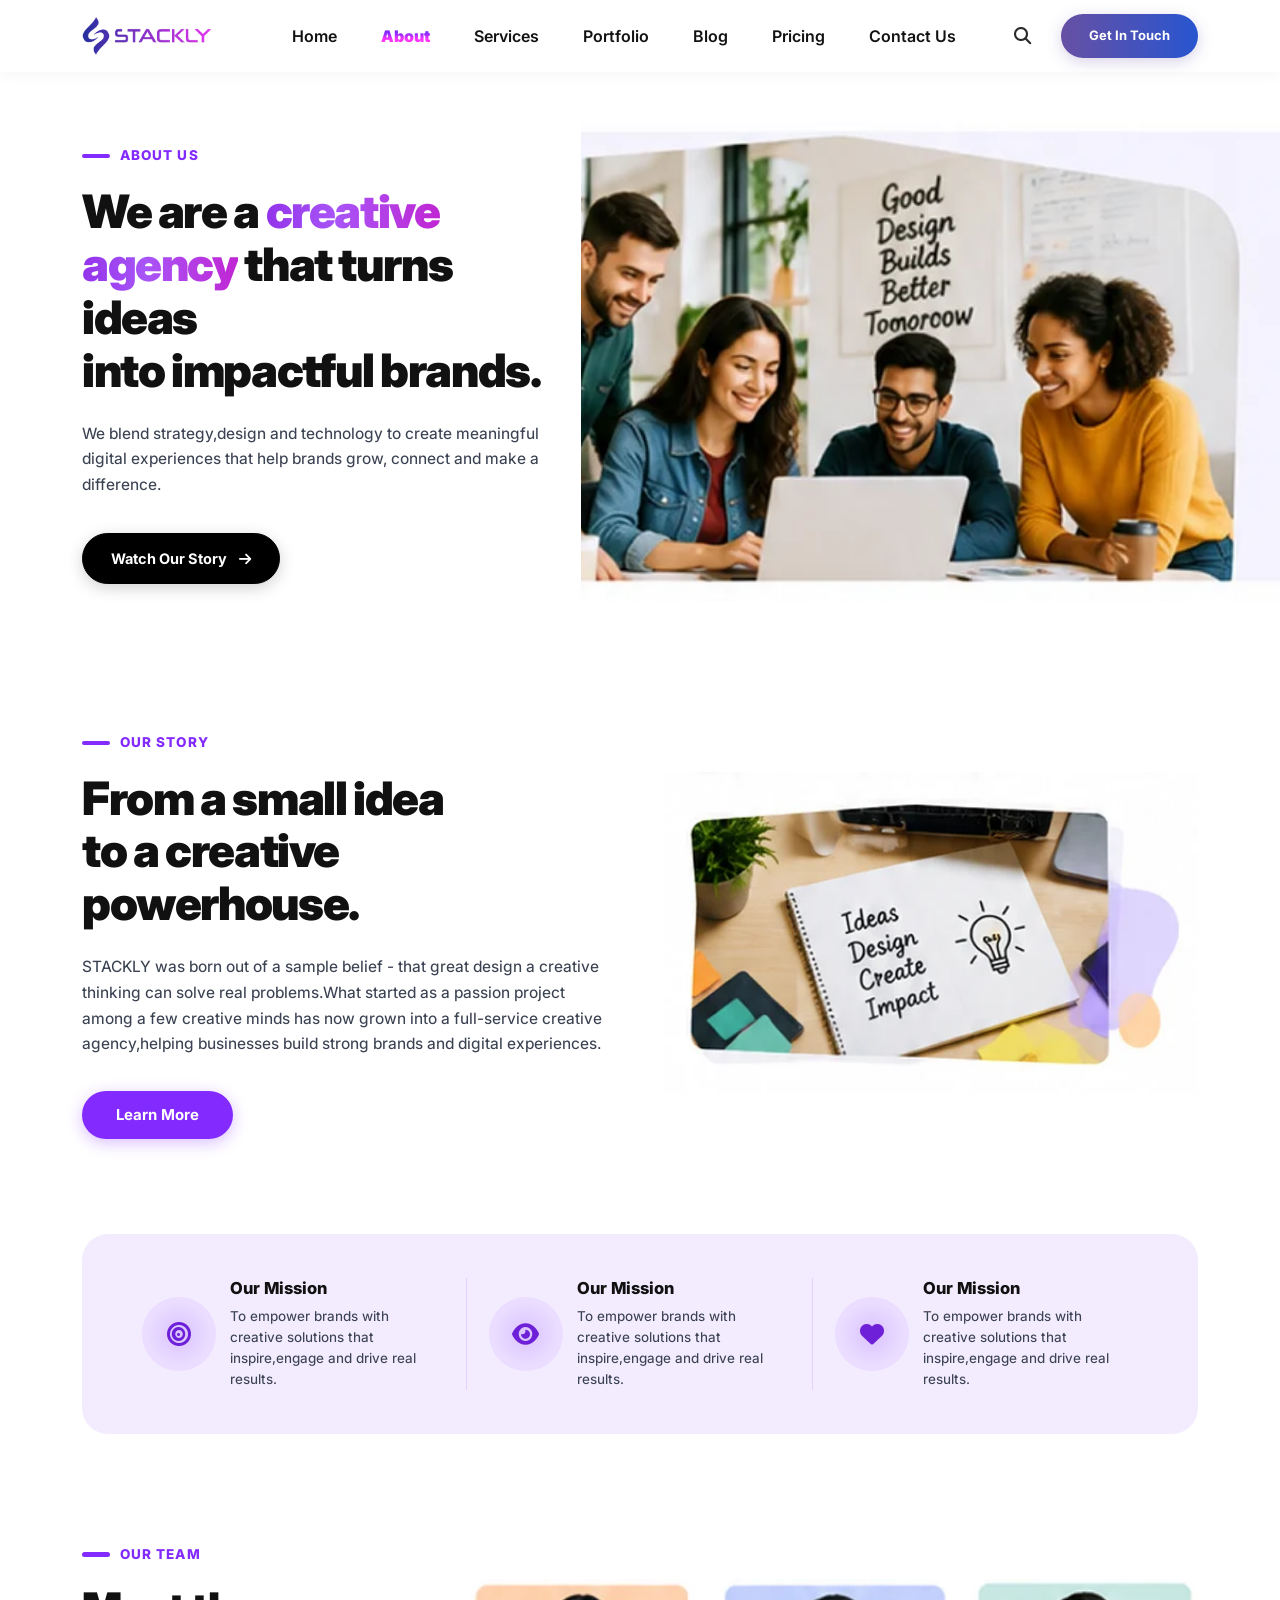
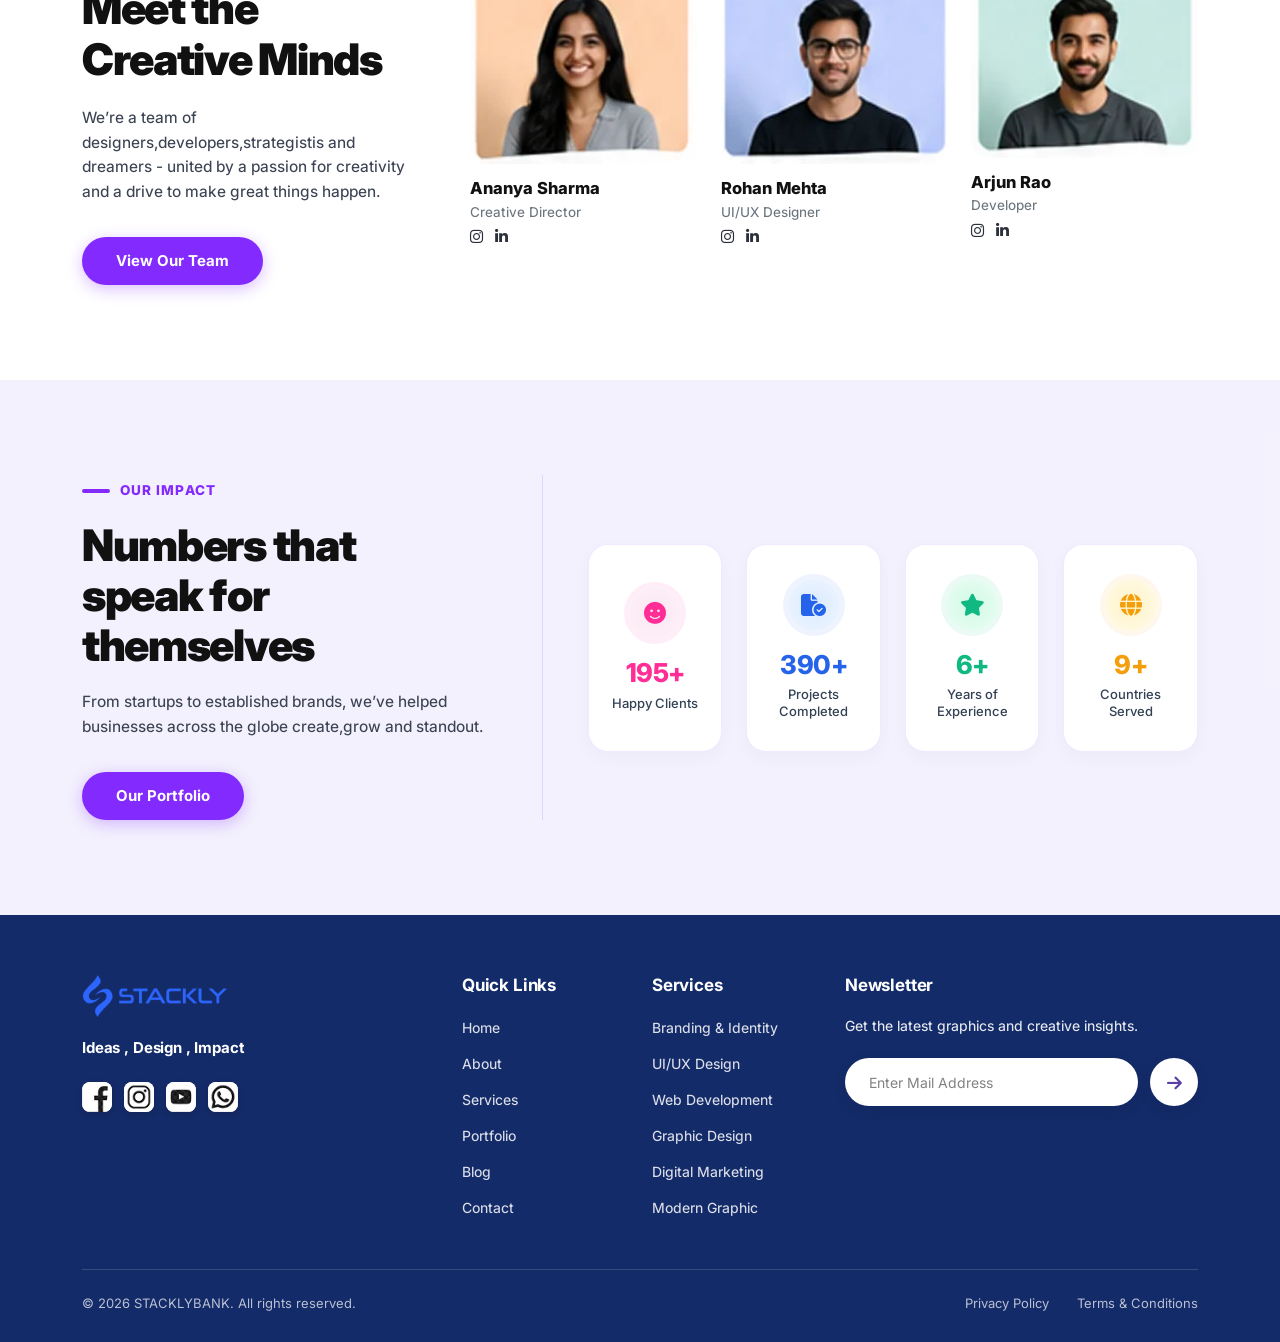
==== commit d332c2fc: "refactor: about page changes" ====
--- a/pages/about.html
+++ b/pages/about.html
@@ -37,10 +37,10 @@
     <main class="main-content">
       <!-- About Banner Section -->
       <section class="about-banner-section">
-        <div class="container">
-          <div class="row align-items-center g-4 g-lg-5">
+        <div class="about-banner-container">
+          <div class="row align-items-center g-4 g-lg-0">
             <!-- Left Column: Content -->
-            <div class="col-12 col-lg-6">
+            <div class="col-12 col-lg-5 col-xl-5 about-banner-left-col">
               <div class="about-banner-content">
                 <!-- Badge / Subtitle with line indicator -->
                 <div class="about-banner-badge">
@@ -76,8 +76,8 @@
               </div>
             </div>
 
-            <!-- Right Column: Image with organic backdrop & doodle arrow -->
-            <div class="col-12 col-lg-6">
+            <!-- Right Column: Image with full right bleed & larger display -->
+            <div class="col-12 col-lg-7 col-xl-7 about-banner-right-col">
               <div class="about-banner-media-wrapper">
                 <!-- Main Image Card Container -->
                 <div class="about-banner-img-card">
@@ -92,6 +92,363 @@
           </div>
         </div>
       </section>
+
+      <!-- Our Story Section -->
+      <section class="about-story-section">
+        <div class="container">
+          <div class="row align-items-center g-4 g-lg-5">
+            <!-- Left Column: Content -->
+            <div class="col-12 col-lg-6">
+              <div class="about-story-content">
+                <!-- Badge / Subtitle -->
+                <div class="about-story-badge">
+                  <span class="badge-line"></span>
+                  <span class="badge-text">OUR STORY</span>
+                </div>
+
+                <!-- Main Heading -->
+                <h2 class="about-story-title">
+                  From a small idea<br />
+                  to a creative powerhouse.
+                </h2>
+
+                <!-- Description -->
+                <p class="about-story-desc">
+                  STACKLY was born out of a sample belief - that great design a
+                  creative thinking can solve real problems.What started as a
+                  passion project among a few creative minds has now grown into
+                  a full-service creative agency,helping businesses build strong
+                  brands and digital experiences.
+                </p>
+
+                <!-- CTA Button -->
+                <div class="about-story-cta">
+                  <a href="#" class="btn btn-story-learn-more">
+                    <span>Learn More</span>
+                  </a>
+                </div>
+              </div>
+            </div>
+
+            <!-- Right Column: Image -->
+            <div class="col-12 col-lg-6">
+              <div class="about-story-media-wrapper">
+                <img
+                  src="../assets/images/about/about-our-story-image.webp"
+                  alt="From a small idea to a creative powerhouse - Our Story"
+                  class="about-story-img"
+                />
+              </div>
+            </div>
+          </div>
+        </div>
+      </section>
+
+      <!-- Mission / Features Section -->
+      <section class="about-features-section">
+        <div class="container">
+          <div class="about-features-card">
+            <div class="row g-4 g-md-0 align-items-center">
+              <!-- Feature Item 1: Target / Bullseye -->
+              <div class="col-12 col-md-4 about-feature-col">
+                <div class="about-feature-item">
+                  <div class="about-feature-icon-wrapper">
+                    <i class="fa-solid fa-bullseye about-feature-icon"></i>
+                  </div>
+                  <div class="about-feature-content">
+                    <h3 class="about-feature-title">Our Mission</h3>
+                    <p class="about-feature-desc">
+                      To empower brands with creative solutions that
+                      inspire,engage and drive real results.
+                    </p>
+                  </div>
+                </div>
+              </div>
+
+              <!-- Feature Item 2: Eye / Vision -->
+              <div class="col-12 col-md-4 about-feature-col">
+                <div class="about-feature-item">
+                  <div class="about-feature-icon-wrapper">
+                    <i class="fa-solid fa-eye about-feature-icon"></i>
+                  </div>
+                  <div class="about-feature-content">
+                    <h3 class="about-feature-title">Our Mission</h3>
+                    <p class="about-feature-desc">
+                      To empower brands with creative solutions that
+                      inspire,engage and drive real results.
+                    </p>
+                  </div>
+                </div>
+              </div>
+
+              <!-- Feature Item 3: Heart / Values -->
+              <div class="col-12 col-md-4 about-feature-col">
+                <div class="about-feature-item">
+                  <div class="about-feature-icon-wrapper">
+                    <i class="fa-solid fa-heart about-feature-icon"></i>
+                  </div>
+                  <div class="about-feature-content">
+                    <h3 class="about-feature-title">Our Mission</h3>
+                    <p class="about-feature-desc">
+                      To empower brands with creative solutions that
+                      inspire,engage and drive real results.
+                    </p>
+                  </div>
+                </div>
+              </div>
+            </div>
+          </div>
+        </div>
+      </section>
+
+      <!-- Our Team Section -->
+      <section class="about-team-section">
+        <div class="container">
+          <div class="row align-items-center g-4 g-xl-5">
+            <!-- Left Column: Content -->
+            <div class="col-12 col-lg-4">
+              <div class="about-team-content">
+                <!-- Badge / Subtitle -->
+                <div class="about-team-badge">
+                  <span class="badge-line"></span>
+                  <span class="badge-text">OUR TEAM</span>
+                </div>
+
+                <!-- Main Heading -->
+                <h2 class="about-team-title">Meet the Creative Minds</h2>
+
+                <!-- Description -->
+                <p class="about-team-desc">
+                  We’re a team of designers,developers,strategistis and dreamers
+                  - united by a passion for creativity and a drive to make great
+                  things happen.
+                </p>
+
+                <!-- CTA Button -->
+                <div class="about-team-cta">
+                  <a href="#" class="btn btn-about-team">
+                    <span>View Our Team</span>
+                  </a>
+                </div>
+              </div>
+            </div>
+
+            <!-- Right Column: Team Members Cards Grid -->
+            <div class="col-12 col-lg-8">
+              <div class="row g-3 g-sm-4 justify-content-center">
+                <!-- Member 1: Ananya Sharma -->
+                <div class="col-12 col-sm-4">
+                  <div class="about-team-card">
+                    <div class="about-team-img-wrapper">
+                      <img
+                        src="../assets/images/about/about-our-team-person-1.webp"
+                        alt="Ananya Sharma - Creative Director"
+                        class="about-team-img"
+                      />
+                    </div>
+                    <div class="about-team-info">
+                      <h4 class="about-team-name">Ananya Sharma</h4>
+                      <p class="about-team-role">Creative Director</p>
+                      <div class="about-team-socials">
+                        <a
+                          href="#"
+                          class="about-team-social-link"
+                          aria-label="Instagram"
+                        >
+                          <i class="fa-brands fa-instagram"></i>
+                        </a>
+                        <a
+                          href="#"
+                          class="about-team-social-link"
+                          aria-label="LinkedIn"
+                        >
+                          <i class="fa-brands fa-linkedin-in"></i>
+                        </a>
+                      </div>
+                    </div>
+                  </div>
+                </div>
+
+                <!-- Member 2: Rohan Mehta -->
+                <div class="col-12 col-sm-4">
+                  <div class="about-team-card">
+                    <div class="about-team-img-wrapper">
+                      <img
+                        src="../assets/images/about/about-our-team-person-2.webp"
+                        alt="Rohan Mehta - UI/UX Designer"
+                        class="about-team-img"
+                      />
+                    </div>
+                    <div class="about-team-info">
+                      <h4 class="about-team-name">Rohan Mehta</h4>
+                      <p class="about-team-role">UI/UX Designer</p>
+                      <div class="about-team-socials">
+                        <a
+                          href="#"
+                          class="about-team-social-link"
+                          aria-label="Instagram"
+                        >
+                          <i class="fa-brands fa-instagram"></i>
+                        </a>
+                        <a
+                          href="#"
+                          class="about-team-social-link"
+                          aria-label="LinkedIn"
+                        >
+                          <i class="fa-brands fa-linkedin-in"></i>
+                        </a>
+                      </div>
+                    </div>
+                  </div>
+                </div>
+
+                <!-- Member 3: Arjun Rao -->
+                <div class="col-12 col-sm-4">
+                  <div class="about-team-card">
+                    <div class="about-team-img-wrapper">
+                      <img
+                        src="../assets/images/about/about-our-team-person-3.webp"
+                        alt="Arjun Rao - Developer"
+                        class="about-team-img"
+                      />
+                    </div>
+                    <div class="about-team-info">
+                      <h4 class="about-team-name">Arjun Rao</h4>
+                      <p class="about-team-role">Developer</p>
+                      <div class="about-team-socials">
+                        <a
+                          href="#"
+                          class="about-team-social-link"
+                          aria-label="Instagram"
+                        >
+                          <i class="fa-brands fa-instagram"></i>
+                        </a>
+                        <a
+                          href="#"
+                          class="about-team-social-link"
+                          aria-label="LinkedIn"
+                        >
+                          <i class="fa-brands fa-linkedin-in"></i>
+                        </a>
+                      </div>
+                    </div>
+                  </div>
+                </div>
+              </div>
+            </div>
+          </div>
+        </div>
+      </section>
+
+      <!-- Our Impact Section -->
+      <section class="about-impact-section">
+        <div class="container">
+          <div class="row align-items-center g-4 g-lg-5">
+            <!-- Left Column: Content -->
+            <div class="col-12 col-lg-5 about-impact-left-col">
+              <div class="about-impact-content">
+                <!-- Badge / Subtitle -->
+                <div class="about-impact-badge">
+                  <span class="badge-line"></span>
+                  <span class="badge-text">OUR IMPACT</span>
+                </div>
+
+                <!-- Main Heading -->
+                <h2 class="about-impact-title">
+                  Numbers that<br />
+                  speak for themselves
+                </h2>
+
+                <!-- Description -->
+                <p class="about-impact-desc">
+                  From startups to established brands, we’ve helped businesses
+                  across the globe create,grow and standout.
+                </p>
+
+                <!-- CTA Button -->
+                <div class="about-impact-cta">
+                  <a href="portfolio.html" class="btn btn-about-impact">
+                    <span>Our Portfolio</span>
+                  </a>
+                </div>
+              </div>
+            </div>
+
+            <!-- Right Column: 4 Impact Cards Grid -->
+            <div class="col-12 col-lg-7 about-impact-right-col">
+              <div class="row g-3 g-sm-3 g-xl-4 justify-content-center">
+                <!-- Stat Card 1: Happy Clients -->
+                <div class="col-6 col-md-3 col-lg-3">
+                  <div class="about-impact-card">
+                    <div class="impact-card-icon-wrapper impact-icon-pink">
+                      <i class="fa-solid fa-face-smile impact-card-icon"></i>
+                    </div>
+                    <div class="impact-card-number text-pink">
+                      <span
+                        class="stat-number"
+                        data-target="250"
+                        data-suffix="+"
+                        >250+</span
+                      >
+                    </div>
+                    <p class="impact-card-label">Happy Clients</p>
+                  </div>
+                </div>
+
+                <!-- Stat Card 2: Projects Completed -->
+                <div class="col-6 col-md-3 col-lg-3">
+                  <div class="about-impact-card">
+                    <div class="impact-card-icon-wrapper impact-icon-blue">
+                      <i
+                        class="fa-solid fa-file-circle-check impact-card-icon"
+                      ></i>
+                    </div>
+                    <div class="impact-card-number text-blue">
+                      <span
+                        class="stat-number"
+                        data-target="500"
+                        data-suffix="+"
+                        >500+</span
+                      >
+                    </div>
+                    <p class="impact-card-label">Projects Completed</p>
+                  </div>
+                </div>
+
+                <!-- Stat Card 3: Years of Experience -->
+                <div class="col-6 col-md-3 col-lg-3">
+                  <div class="about-impact-card">
+                    <div class="impact-card-icon-wrapper impact-icon-green">
+                      <i class="fa-solid fa-star impact-card-icon"></i>
+                    </div>
+                    <div class="impact-card-number text-green">
+                      <span class="stat-number" data-target="8" data-suffix="+"
+                        >8+</span
+                      >
+                    </div>
+                    <p class="impact-card-label">Years of Experience</p>
+                  </div>
+                </div>
+
+                <!-- Stat Card 4: Countries Served -->
+                <div class="col-6 col-md-3 col-lg-3">
+                  <div class="about-impact-card">
+                    <div class="impact-card-icon-wrapper impact-icon-orange">
+                      <i class="fa-solid fa-globe impact-card-icon"></i>
+                    </div>
+                    <div class="impact-card-number text-orange">
+                      <span class="stat-number" data-target="12" data-suffix="+"
+                        >12+</span
+                      >
+                    </div>
+                    <p class="impact-card-label">Countries Served</p>
+                  </div>
+                </div>
+              </div>
+            </div>
+          </div>
+        </div>
+      </section>
     </main>
 
     <!-- Common Footer Placeholder -->
--- a/assets/css/about.css
+++ b/assets/css/about.css
@@ -1,22 +1,72 @@
-/* ==========================================================================
-   ABOUT PAGE STYLES - Stackly Creative Agency
-   ========================================================================== */
-
-/* --------------------------------------------------------------------------
-   About Banner Section
-   -------------------------------------------------------------------------- */
+/* About Banner Section */
 .about-banner-section {
   position: relative;
   background-color: #ffffff;
-  padding: 85px 0 95px 0;
+  padding: 50px 0 65px 0;
   overflow: hidden;
   display: flex;
   align-items: center;
+  width: 100%;
+}
+
+/* Banner Container: aligns with standard container on left, extends to full right edge on desktop */
+.about-banner-container {
+  width: 100%;
+  margin-left: auto;
+  margin-right: auto;
+  padding-left: 15px;
+  padding-right: 15px;
+}
+
+@media (min-width: 576px) {
+  .about-banner-container {
+    max-width: 540px;
+    padding-left: 15px;
+    padding-right: 15px;
+  }
+}
+
+@media (min-width: 768px) {
+  .about-banner-container {
+    max-width: 720px;
+    padding-left: 15px;
+    padding-right: 15px;
+  }
+}
+
+@media (min-width: 992px) {
+  .about-banner-container {
+    max-width: 100%;
+    margin-left: 0;
+    margin-right: 0;
+    padding-left: calc((100% - 960px) / 2 + 12px);
+    padding-right: 0 !important;
+  }
+}
+
+@media (min-width: 1200px) {
+  .about-banner-container {
+    padding-left: calc((100% - 1140px) / 2 + 12px);
+    padding-right: 0 !important;
+  }
+}
+
+@media (min-width: 1400px) {
+  .about-banner-container {
+    padding-left: calc((100% - 1320px) / 2 + 12px);
+    padding-right: 0 !important;
+  }
 }
 
 /* Left Column Content */
+.about-banner-left-col {
+  position: relative;
+  z-index: 2;
+}
+
 .about-banner-content {
-  padding-right: 1.5rem;
+  padding-right: 2.5rem;
+  max-width: 580px;
 }
 
 /* Badge / Subtitle with purple line indicator */
@@ -49,7 +99,7 @@
 /* Main Heading */
 .about-banner-title {
   font-family: var(--font-inter, "Inter", sans-serif);
-  font-size: clamp(2.3rem, 3.8vw, 3rem);
+  font-size: clamp(2.3rem, 3.6vw, 3.15rem);
   font-weight: 900;
   line-height: 1.15;
   letter-spacing: -0.03em;
@@ -125,13 +175,20 @@
 }
 
 /* --------------------------------------------------------------------------
-   Right Column Media Styling
+   Right Column Media Styling (Full Right End & Larger Size)
    -------------------------------------------------------------------------- */
+.about-banner-right-col {
+  padding-right: 0 !important;
+  display: flex;
+  align-items: center;
+  justify-content: flex-end;
+}
+
 .about-banner-media-wrapper {
   position: relative;
   display: flex;
   align-items: center;
-  justify-content: center;
+  justify-content: flex-end;
   width: 100%;
 }
 
@@ -141,16 +198,39 @@
   width: 100%;
   display: flex;
   align-items: center;
-  justify-content: center;
+  justify-content: flex-end;
 }
 
 .about-banner-img {
   width: 100%;
   height: auto;
   max-width: 100%;
-  object-fit: contain;
+  object-fit: cover;
+  object-position: right center;
   display: block;
   transition: transform 0.4s cubic-bezier(0.2, 0.8, 0.2, 1);
+}
+
+@media (min-width: 992px) {
+  .about-banner-img {
+    width: 100%;
+    max-width: none;
+    min-height: 420px;
+    object-fit: cover;
+    object-position: right center;
+  }
+}
+
+@media (min-width: 1200px) {
+  .about-banner-img {
+    min-height: 480px;
+  }
+}
+
+@media (min-width: 1400px) {
+  .about-banner-img {
+    min-height: 520px;
+  }
 }
 
 .about-banner-img:hover {
@@ -168,6 +248,7 @@
   .about-banner-content {
     padding-right: 0;
     margin-bottom: 30px;
+    max-width: 100%;
   }
 
   .about-banner-title {
@@ -179,6 +260,10 @@
     max-width: 100%;
     margin-bottom: 28px;
   }
+
+  .about-banner-right-col {
+    padding-right: 15px !important;
+  }
 }
 
 @media (max-width: 575.98px) {
@@ -204,3 +289,799 @@
     justify-content: center;
   }
 }
+
+/* ==========================================================================
+   Our Story Section
+   ========================================================================== */
+.about-story-section {
+  position: relative;
+  background-color: #ffffff;
+  padding: 60px 0 85px 0;
+  overflow: hidden;
+}
+
+.about-story-content {
+  max-width: 530px;
+}
+
+/* Badge / Subtitle with line indicator */
+.about-story-badge {
+  display: inline-flex;
+  align-items: center;
+  gap: 10px;
+  margin-bottom: 22px;
+}
+
+.about-story-badge .badge-line {
+  width: 28px;
+  height: 4.5px;
+  background-color: #832aff;
+  border-radius: 4px;
+  display: inline-block;
+}
+
+.about-story-badge .badge-text {
+  font-family: var(--font-inter, "Inter", sans-serif);
+  font-size: 13.5px;
+  font-weight: 800;
+  letter-spacing: 0.08em;
+  text-transform: uppercase;
+  color: #832aff;
+  display: inline-block;
+  line-height: 1;
+}
+
+/* Main Heading */
+.about-story-title {
+  font-family: var(--font-inter, "Inter", sans-serif);
+  font-size: clamp(2.2rem, 3.6vw, 3.15rem);
+  font-weight: 900;
+  line-height: 1.15;
+  letter-spacing: -0.03em;
+  color: #111111;
+  margin-bottom: 24px;
+}
+
+/* Description Text */
+.about-story-desc {
+  font-family: var(--font-inter, "Inter", sans-serif);
+  font-size: 15.5px;
+  font-weight: 450;
+  line-height: 1.65;
+  color: #3b4252;
+  margin-bottom: 34px;
+}
+
+/* CTA Button */
+.about-story-cta {
+  display: flex;
+  align-items: center;
+}
+
+.btn-story-learn-more {
+  background-color: #832aff;
+  color: #ffffff !important;
+  font-family: var(--font-inter, "Inter", sans-serif);
+  font-weight: 700;
+  font-size: 15px;
+  padding: 13px 34px;
+  border-radius: 50px;
+  border: none;
+  display: inline-flex;
+  align-items: center;
+  justify-content: center;
+  text-decoration: none;
+  box-shadow: 0 4px 16px rgba(131, 42, 255, 0.3);
+  transition: all 0.3s cubic-bezier(0.2, 0.8, 0.2, 1);
+}
+
+.btn-story-learn-more:hover {
+  background-color: #6e1de0;
+  transform: translateY(-2px);
+  box-shadow: 0 8px 24px rgba(131, 42, 255, 0.45);
+}
+
+.btn-story-learn-more:active {
+  transform: translateY(0);
+}
+
+/* Right Column Media Wrapper */
+.about-story-media-wrapper {
+  position: relative;
+  display: flex;
+  align-items: center;
+  justify-content: center;
+  width: 100%;
+}
+
+.about-story-img {
+  width: 100%;
+  max-width: 580px;
+  height: auto;
+  display: block;
+  transition: transform 0.4s cubic-bezier(0.2, 0.8, 0.2, 1);
+}
+
+.about-story-img:hover {
+  transform: scale(1.02);
+}
+
+/* Responsive Styles */
+@media (max-width: 991.98px) {
+  .about-story-section {
+    padding: 50px 0 65px 0;
+  }
+
+  .about-story-content {
+    max-width: 100%;
+    margin-bottom: 30px;
+  }
+
+  .about-story-title {
+    font-size: clamp(2rem, 5vw, 2.75rem);
+    margin-bottom: 18px;
+  }
+
+  .about-story-desc {
+    font-size: 15px;
+    margin-bottom: 26px;
+  }
+}
+
+@media (max-width: 575.98px) {
+  .about-story-section {
+    padding: 40px 0 50px 0;
+  }
+
+  .about-story-badge .badge-text {
+    font-size: 12px;
+  }
+
+  .about-story-title {
+    font-size: 1.85rem;
+  }
+
+  .about-story-desc {
+    font-size: 14px;
+    margin-bottom: 24px;
+  }
+
+  .btn-story-learn-more {
+    width: 100%;
+    justify-content: center;
+  }
+}
+
+/* ==========================================================================
+   About Features / Mission Cards Section
+   ========================================================================== */
+.about-features-section {
+  position: relative;
+  padding: 10px 0 85px 0;
+  background-color: #ffffff;
+}
+
+.about-features-card {
+  background-color: #f3ecff;
+  border-radius: 26px;
+  padding: 44px 38px;
+}
+
+.about-feature-col {
+  padding: 0 28px;
+}
+
+@media (min-width: 768px) {
+  .about-feature-col:not(:last-child) {
+    border-right: 1px solid rgba(131, 42, 255, 0.14);
+  }
+}
+
+.about-feature-item {
+  display: flex;
+  align-items: center;
+  gap: 20px;
+}
+
+.about-feature-icon-wrapper {
+  width: 62px;
+  height: 62px;
+  min-width: 62px;
+  border-radius: 50%;
+  background: radial-gradient(
+    circle at center,
+    rgba(131, 42, 255, 0.22) 0%,
+    rgba(131, 42, 255, 0.1) 60%,
+    rgba(131, 42, 255, 0.04) 100%
+  );
+  box-shadow: 0 0 0 6px rgba(131, 42, 255, 0.08);
+  display: flex;
+  align-items: center;
+  justify-content: center;
+  flex-shrink: 0;
+  transition:
+    transform 0.3s ease,
+    box-shadow 0.3s ease;
+}
+
+.about-feature-item:hover .about-feature-icon-wrapper {
+  transform: translateY(-2px);
+  box-shadow: 0 0 0 8px rgba(131, 42, 255, 0.15);
+}
+
+.about-feature-icon {
+  font-size: 24px;
+  color: #6d20d8;
+  display: inline-flex;
+  align-items: center;
+  justify-content: center;
+  line-height: 1;
+}
+
+.about-feature-content {
+  flex: 1;
+}
+
+.about-feature-title {
+  font-family: var(--font-inter, "Inter", sans-serif);
+  font-size: 16.5px;
+  font-weight: 800;
+  color: #111111;
+  margin-bottom: 7px;
+  line-height: 1.25;
+}
+
+.about-feature-desc {
+  font-family: var(--font-inter, "Inter", sans-serif);
+  font-size: 13.5px;
+  font-weight: 450;
+  line-height: 1.55;
+  color: #3b4252;
+  margin-bottom: 0;
+}
+
+/* Responsive Styles for Features */
+@media (max-width: 991.98px) {
+  .about-features-card {
+    padding: 36px 24px;
+  }
+
+  .about-feature-col {
+    padding: 0 16px;
+  }
+
+  .about-feature-icon-wrapper {
+    width: 54px;
+    height: 54px;
+    min-width: 54px;
+  }
+
+  .about-feature-icon {
+    font-size: 20px;
+  }
+}
+
+@media (max-width: 767.98px) {
+  .about-features-section {
+    padding: 5px 0 60px 0;
+  }
+
+  .about-features-card {
+    padding: 28px 20px;
+    border-radius: 20px;
+  }
+
+  .about-feature-col {
+    padding: 16px 8px;
+  }
+
+  .about-feature-col:not(:last-child) {
+    border-bottom: 1px solid rgba(131, 42, 255, 0.12);
+  }
+}
+
+/* ==========================================================================
+   Our Team Section
+   ========================================================================== */
+.about-team-section {
+  position: relative;
+  background-color: #ffffff;
+  padding: 20px 0 95px 0;
+  overflow: hidden;
+}
+
+.about-team-content {
+  max-width: 380px;
+}
+
+/* Badge / Subtitle */
+.about-team-badge {
+  display: inline-flex;
+  align-items: center;
+  gap: 10px;
+  margin-bottom: 22px;
+}
+
+.about-team-badge .badge-line {
+  width: 28px;
+  height: 4.5px;
+  background-color: #832aff;
+  border-radius: 4px;
+  display: inline-block;
+}
+
+.about-team-badge .badge-text {
+  font-family: var(--font-inter, "Inter", sans-serif);
+  font-size: 13.5px;
+  font-weight: 800;
+  letter-spacing: 0.08em;
+  text-transform: uppercase;
+  color: #832aff;
+  display: inline-block;
+  line-height: 1;
+}
+
+/* Main Heading */
+.about-team-title {
+  font-family: var(--font-inter, "Inter", sans-serif);
+  font-size: clamp(2.2rem, 3.4vw, 3rem);
+  font-weight: 900;
+  line-height: 1.18;
+  letter-spacing: -0.03em;
+  color: #111111;
+  margin-bottom: 20px;
+}
+
+/* Description */
+.about-team-desc {
+  font-family: var(--font-inter, "Inter", sans-serif);
+  font-size: 15.5px;
+  font-weight: 450;
+  line-height: 1.6;
+  color: #3b4252;
+  margin-bottom: 32px;
+}
+
+/* CTA Button */
+.about-team-cta {
+  display: flex;
+  align-items: center;
+}
+
+.btn-about-team {
+  background-color: #832aff;
+  color: #ffffff !important;
+  font-family: var(--font-inter, "Inter", sans-serif);
+  font-weight: 700;
+  font-size: 15px;
+  padding: 13px 34px;
+  border-radius: 50px;
+  border: none;
+  display: inline-flex;
+  align-items: center;
+  justify-content: center;
+  text-decoration: none;
+  box-shadow: 0 4px 16px rgba(131, 42, 255, 0.3);
+  transition: all 0.3s cubic-bezier(0.2, 0.8, 0.2, 1);
+}
+
+.btn-about-team:hover {
+  background-color: #6e1de0;
+  transform: translateY(-2px);
+  box-shadow: 0 8px 24px rgba(131, 42, 255, 0.45);
+}
+
+.btn-about-team:active {
+  transform: translateY(0);
+}
+
+/* Team Member Card */
+.about-team-card {
+  position: relative;
+  transition: transform 0.3s ease;
+}
+
+.about-team-img-wrapper {
+  position: relative;
+  width: 100%;
+  border-radius: 18px;
+  overflow: hidden;
+  background-color: transparent;
+}
+
+.about-team-img {
+  width: 100%;
+  height: auto;
+  display: block;
+  object-fit: cover;
+  border-radius: 18px;
+  transition: transform 0.4s cubic-bezier(0.2, 0.8, 0.2, 1);
+}
+
+.about-team-card:hover .about-team-img {
+  transform: scale(1.03);
+}
+
+/* Team Info */
+.about-team-info {
+  padding-top: 14px;
+}
+
+.about-team-name {
+  font-family: var(--font-inter, "Inter", sans-serif);
+  font-size: 16.5px;
+  font-weight: 800;
+  color: #111111;
+  margin-bottom: 3px;
+  line-height: 1.3;
+}
+
+.about-team-role {
+  font-family: var(--font-inter, "Inter", sans-serif);
+  font-size: 13.5px;
+  font-weight: 450;
+  color: #6c757d;
+  margin-bottom: 8px;
+  line-height: 1.4;
+}
+
+/* Social Links */
+.about-team-socials {
+  display: flex;
+  align-items: center;
+  gap: 12px;
+}
+
+.about-team-social-link {
+  display: inline-flex;
+  align-items: center;
+  justify-content: center;
+  color: #2b303a;
+  font-size: 15px;
+  text-decoration: none;
+  transition: all 0.25s ease;
+}
+
+.about-team-social-link:hover {
+  color: #832aff;
+  transform: translateY(-2px);
+}
+
+/* Responsive Styles for Team Section */
+@media (max-width: 991.98px) {
+  .about-team-section {
+    padding: 20px 0 70px 0;
+  }
+
+  .about-team-content {
+    max-width: 100%;
+    margin-bottom: 36px;
+  }
+
+  .about-team-title {
+    font-size: clamp(2rem, 5vw, 2.75rem);
+    margin-bottom: 18px;
+  }
+
+  .about-team-desc {
+    max-width: 100%;
+    margin-bottom: 26px;
+  }
+}
+
+@media (max-width: 575.98px) {
+  .about-team-section {
+    padding: 10px 0 55px 0;
+  }
+
+  .about-team-badge .badge-text {
+    font-size: 12px;
+  }
+
+  .about-team-title {
+    font-size: 1.85rem;
+  }
+
+  .about-team-desc {
+    font-size: 14px;
+    margin-bottom: 24px;
+  }
+
+  .btn-about-team {
+    width: 100%;
+    justify-content: center;
+  }
+
+  .about-team-card {
+    max-width: 280px;
+    margin-left: auto;
+    margin-right: auto;
+  }
+}
+
+/* ==========================================================================
+   Our Impact Section (Numbers that speak for themselves)
+   ========================================================================== */
+.about-impact-section {
+  position: relative;
+  background-color: #bcb0ff26;
+  padding: 95px 0;
+  overflow: hidden;
+}
+
+.about-impact-left-col {
+  position: relative;
+}
+
+@media (min-width: 992px) {
+  .about-impact-left-col {
+    border-right: 1.5px solid rgba(131, 42, 255, 0.15);
+    padding-right: 2.8rem;
+  }
+
+  .about-impact-right-col {
+    padding-left: 2.8rem;
+  }
+}
+
+.about-impact-content {
+  max-width: 420px;
+}
+
+/* Badge / Subtitle */
+.about-impact-badge {
+  display: inline-flex;
+  align-items: center;
+  gap: 10px;
+  margin-bottom: 22px;
+}
+
+.about-impact-badge .badge-line {
+  width: 28px;
+  height: 4.5px;
+  background-color: #832aff;
+  border-radius: 4px;
+  display: inline-block;
+}
+
+.about-impact-badge .badge-text {
+  font-family: var(--font-inter, "Inter", sans-serif);
+  font-size: 13.5px;
+  font-weight: 800;
+  letter-spacing: 0.08em;
+  text-transform: uppercase;
+  color: #832aff;
+  display: inline-block;
+  line-height: 1;
+}
+
+/* Main Heading */
+.about-impact-title {
+  font-family: var(--font-inter, "Inter", sans-serif);
+  font-size: clamp(2.2rem, 3.4vw, 3rem);
+  font-weight: 900;
+  line-height: 1.15;
+  letter-spacing: -0.03em;
+  color: #111111;
+  margin-bottom: 20px;
+}
+
+/* Description */
+.about-impact-desc {
+  font-family: var(--font-inter, "Inter", sans-serif);
+  font-size: 15.5px;
+  font-weight: 450;
+  line-height: 1.6;
+  color: #3b4252;
+  margin-bottom: 32px;
+}
+
+/* CTA Button */
+.about-impact-cta {
+  display: flex;
+  align-items: center;
+}
+
+.btn-about-impact {
+  background-color: #832aff;
+  color: #ffffff !important;
+  font-family: var(--font-inter, "Inter", sans-serif);
+  font-weight: 700;
+  font-size: 15px;
+  padding: 13px 34px;
+  border-radius: 50px;
+  border: none;
+  display: inline-flex;
+  align-items: center;
+  justify-content: center;
+  text-decoration: none;
+  box-shadow: 0 4px 16px rgba(131, 42, 255, 0.3);
+  transition: all 0.3s cubic-bezier(0.2, 0.8, 0.2, 1);
+}
+
+.btn-about-impact:hover {
+  background-color: #6e1de0;
+  transform: translateY(-2px);
+  box-shadow: 0 8px 24px rgba(131, 42, 255, 0.45);
+}
+
+.btn-about-impact:active {
+  transform: translateY(0);
+}
+
+/* Impact Cards */
+.about-impact-card {
+  background-color: #ffffff;
+  border: 1.5px solid rgba(131, 42, 255, 0.1);
+  border-radius: 20px;
+  padding: 34px 14px 30px 14px;
+  text-align: center;
+  display: flex;
+  flex-direction: column;
+  align-items: center;
+  justify-content: center;
+  height: 100%;
+  box-shadow: 0 6px 20px rgba(0, 0, 0, 0.03);
+  transition: all 0.35s cubic-bezier(0.2, 0.8, 0.2, 1);
+}
+
+.about-impact-card:hover {
+  transform: translateY(-5px);
+  box-shadow: 0 12px 28px rgba(131, 42, 255, 0.12);
+  border-color: rgba(131, 42, 255, 0.35);
+}
+
+/* Icon Wrapper & Variants */
+.impact-card-icon-wrapper {
+  width: 52px;
+  height: 52px;
+  border-radius: 50%;
+  display: flex;
+  align-items: center;
+  justify-content: center;
+  margin-bottom: 18px;
+  transition: transform 0.3s ease;
+}
+
+.about-impact-card:hover .impact-card-icon-wrapper {
+  transform: scale(1.08);
+}
+
+.impact-card-icon {
+  font-size: 22px;
+  line-height: 1;
+  display: inline-flex;
+  align-items: center;
+  justify-content: center;
+}
+
+.impact-icon-pink {
+  background: radial-gradient(circle, #fce7f3 0%, #fdf2f8 100%);
+  color: #ff2d95;
+  box-shadow: 0 0 0 5px rgba(255, 45, 149, 0.08);
+}
+
+.impact-icon-blue {
+  background: radial-gradient(circle, #dbeafe 0%, #eff6ff 100%);
+  color: #2563eb;
+  box-shadow: 0 0 0 5px rgba(37, 99, 235, 0.08);
+}
+
+.impact-icon-green {
+  background: radial-gradient(circle, #d1fae5 0%, #ecfdf5 100%);
+  color: #10b981;
+  box-shadow: 0 0 0 5px rgba(16, 185, 129, 0.08);
+}
+
+.impact-icon-orange {
+  background: radial-gradient(circle, #fef3c7 0%, #fffbeb 100%);
+  color: #f59e0b;
+  box-shadow: 0 0 0 5px rgba(245, 158, 11, 0.08);
+}
+
+/* Stat Numbers & Labels */
+.about-impact-card .stat-number,
+.impact-card-number .stat-number {
+  color: inherit;
+  font-family: inherit;
+  font-size: inherit;
+  font-weight: inherit;
+  line-height: inherit;
+  letter-spacing: inherit;
+}
+
+.impact-card-number {
+  font-family: var(--font-inter, "Inter", sans-serif);
+  font-size: 26px;
+  font-weight: 800;
+  line-height: 1.2;
+  margin-bottom: 6px;
+  letter-spacing: -0.02em;
+}
+
+.impact-card-number.text-pink,
+.impact-card-number.text-pink .stat-number {
+  color: #ff2d95 !important;
+}
+
+.impact-card-number.text-blue,
+.impact-card-number.text-blue .stat-number {
+  color: #2563eb !important;
+}
+
+.impact-card-number.text-green,
+.impact-card-number.text-green .stat-number {
+  color: #10b981 !important;
+}
+
+.impact-card-number.text-orange,
+.impact-card-number.text-orange .stat-number {
+  color: #f59e0b !important;
+}
+
+.impact-card-label {
+  font-family: var(--font-inter, "Inter", sans-serif);
+  font-size: 13px;
+  font-weight: 500;
+  color: #334155;
+  margin-bottom: 0;
+  line-height: 1.35;
+}
+
+/* Responsive Styles for Impact Section */
+@media (max-width: 991.98px) {
+  .about-impact-section {
+    padding: 70px 0;
+  }
+
+  .about-impact-content {
+    max-width: 100%;
+    margin-bottom: 36px;
+  }
+
+  .about-impact-title {
+    font-size: clamp(2rem, 5vw, 2.75rem);
+    margin-bottom: 18px;
+  }
+
+  .about-impact-desc {
+    max-width: 100%;
+    margin-bottom: 26px;
+  }
+}
+
+@media (max-width: 575.98px) {
+  .about-impact-section {
+    padding: 55px 0;
+  }
+
+  .about-impact-badge .badge-text {
+    font-size: 12px;
+  }
+
+  .about-impact-title {
+    font-size: 1.85rem;
+  }
+
+  .about-impact-desc {
+    font-size: 14px;
+    margin-bottom: 24px;
+  }
+
+  .btn-about-impact {
+    width: 100%;
+    justify-content: center;
+  }
+
+  .about-impact-card {
+    padding: 24px 10px 20px 10px;
+  }
+
+  .impact-card-number {
+    font-size: 22px;
+  }
+
+  .impact-card-label {
+    font-size: 12px;
+  }
+}
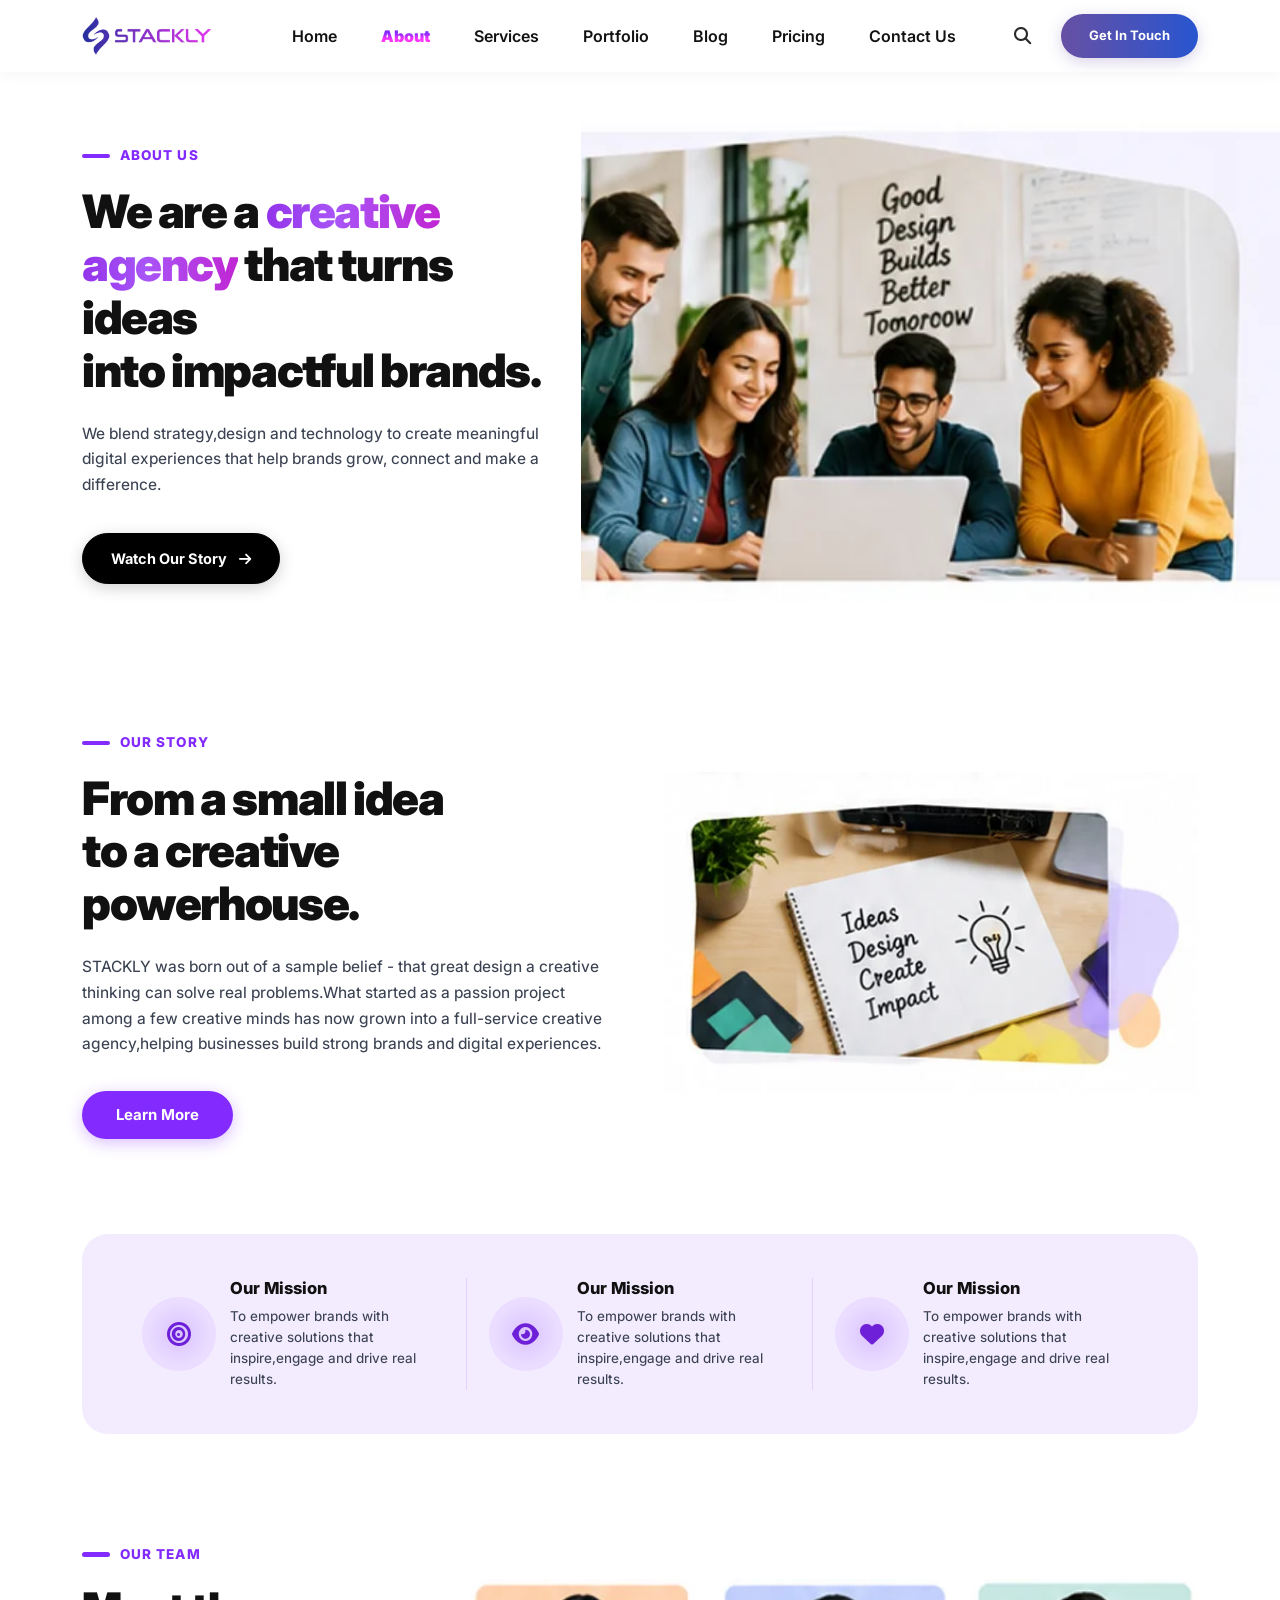
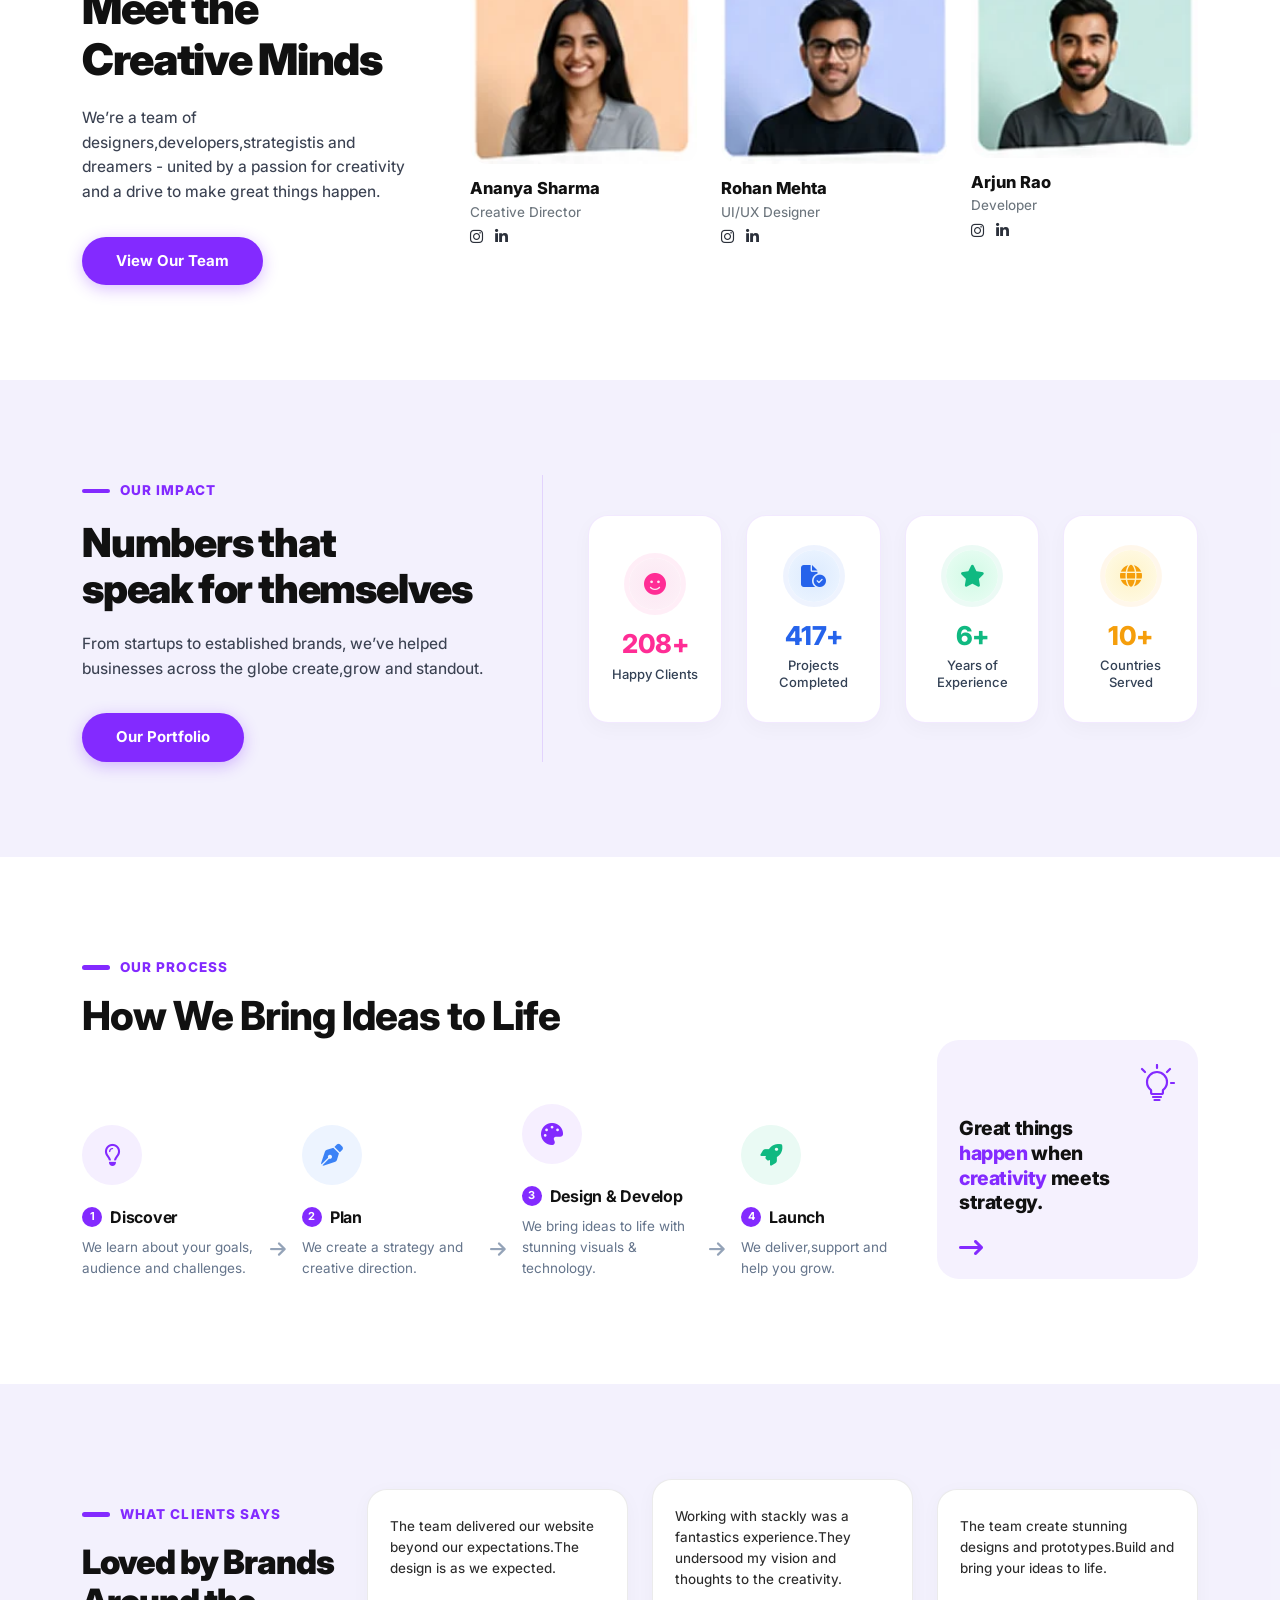
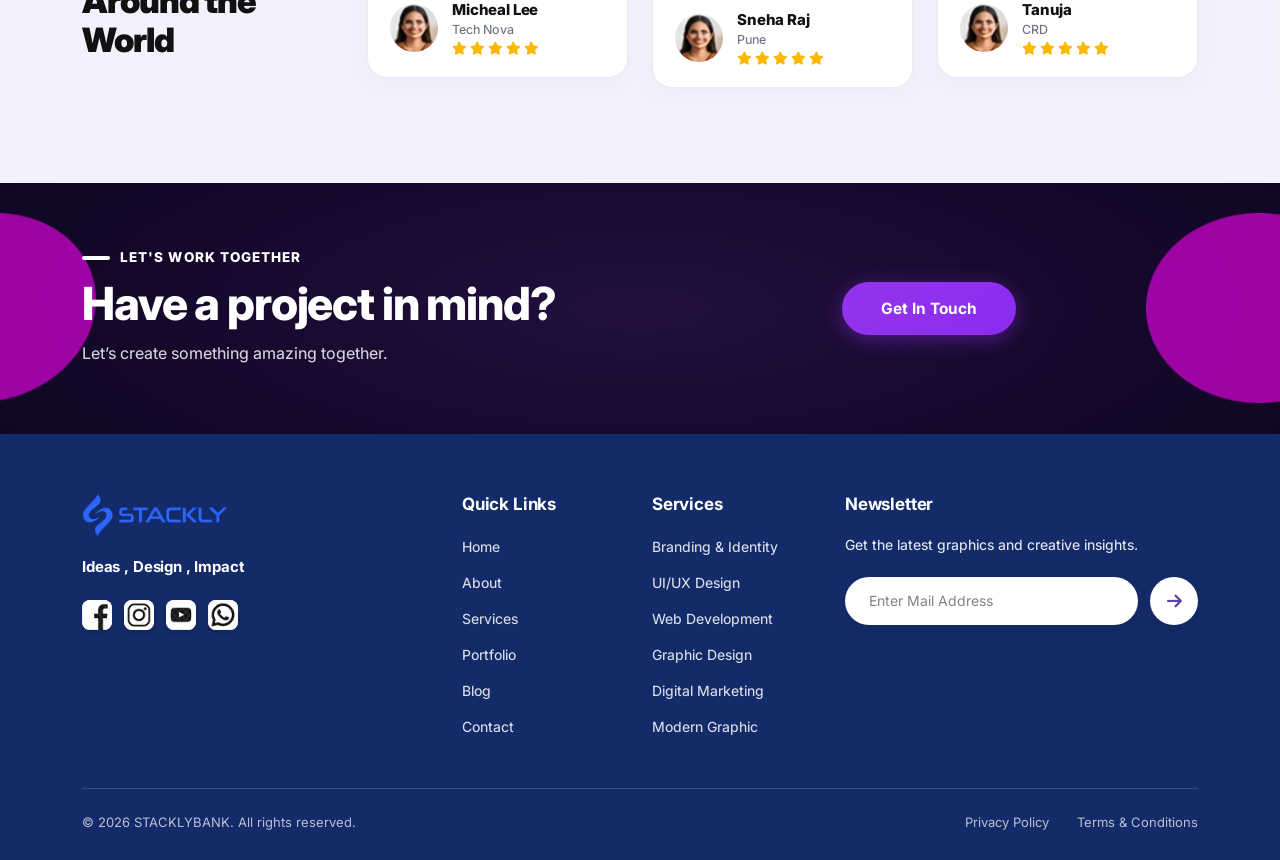
==== commit 877efe3f: "refactor: about changes updated" ====
--- a/pages/about.html
+++ b/pages/about.html
@@ -449,6 +449,306 @@
           </div>
         </div>
       </section>
+
+      <!-- Our Process / How We Bring Ideas to Life Section -->
+      <section class="about-process-section">
+        <div class="container">
+          <!-- Section Header (Left aligned as in design) -->
+          <div class="about-process-header">
+            <div class="about-process-badge">
+              <span class="badge-line"></span>
+              <span class="badge-text">OUR PROCESS</span>
+            </div>
+            <h2 class="about-process-title">How We Bring Ideas to Life</h2>
+          </div>
+
+          <!-- Process Content Row: Steps Flow + Highlight Card -->
+          <div class="about-process-layout">
+            <div class="row g-4 align-items-stretch">
+              <!-- Left / Main: 4 Process Steps with Connectors -->
+              <div class="col-12 col-xl-9 col-lg-8">
+                <div class="process-steps-track">
+                  <!-- Step 1: Discover -->
+                  <div class="process-step-item">
+                    <div class="process-step-icon-wrap icon-purple">
+                      <i class="fa-regular fa-lightbulb"></i>
+                    </div>
+                    <div class="process-step-title-wrap">
+                      <span class="process-step-badge">1</span>
+                      <h3 class="process-step-title">Discover</h3>
+                    </div>
+                    <p class="process-step-desc">
+                      We learn about your goals, audience and challenges.
+                    </p>
+                  </div>
+
+                  <!-- Arrow Separator 1 -->
+                  <div class="process-step-divider">
+                    <i class="fa-solid fa-arrow-right"></i>
+                  </div>
+
+                  <!-- Step 2: Plan -->
+                  <div class="process-step-item">
+                    <div class="process-step-icon-wrap icon-blue">
+                      <i class="fa-solid fa-pen-nib"></i>
+                    </div>
+                    <div class="process-step-title-wrap">
+                      <span class="process-step-badge">2</span>
+                      <h3 class="process-step-title">Plan</h3>
+                    </div>
+                    <p class="process-step-desc">
+                      We create a strategy and creative direction.
+                    </p>
+                  </div>
+
+                  <!-- Arrow Separator 2 -->
+                  <div class="process-step-divider">
+                    <i class="fa-solid fa-arrow-right"></i>
+                  </div>
+
+                  <!-- Step 3: Design & Develop -->
+                  <div class="process-step-item">
+                    <div class="process-step-icon-wrap icon-purple-alt">
+                      <i class="fa-solid fa-palette"></i>
+                    </div>
+                    <div class="process-step-title-wrap">
+                      <span class="process-step-badge">3</span>
+                      <h3 class="process-step-title">Design &amp; Develop</h3>
+                    </div>
+                    <p class="process-step-desc">
+                      We bring ideas to life with stunning visuals &amp;
+                      technology.
+                    </p>
+                  </div>
+
+                  <!-- Arrow Separator 3 -->
+                  <div class="process-step-divider">
+                    <i class="fa-solid fa-arrow-right"></i>
+                  </div>
+
+                  <!-- Step 4: Launch -->
+                  <div class="process-step-item">
+                    <div class="process-step-icon-wrap icon-green">
+                      <i class="fa-solid fa-rocket"></i>
+                    </div>
+                    <div class="process-step-title-wrap">
+                      <span class="process-step-badge">4</span>
+                      <h3 class="process-step-title">Launch</h3>
+                    </div>
+                    <p class="process-step-desc">
+                      We deliver,support and help you grow.
+                    </p>
+                  </div>
+                </div>
+              </div>
+
+              <!-- Right: Highlight Quote Card -->
+              <div class="col-12 col-xl-3 col-lg-4">
+                <div class="process-quote-card">
+                  <!-- Decorative radiant bulb top right -->
+                  <div class="quote-card-header text-end">
+                    <svg
+                      class="quote-bulb-svg"
+                      width="38"
+                      height="38"
+                      viewBox="0 0 38 38"
+                      fill="none"
+                      xmlns="http://www.w3.org/2000/svg"
+                      aria-hidden="true"
+                    >
+                      <path
+                        d="M7 8L4 5M19 4V1M29 8L32 5M33 19H36"
+                        stroke="#832aff"
+                        stroke-width="2.2"
+                        stroke-linecap="round"
+                      />
+                      <path
+                        d="M19 8C13.477 8 9 12.477 9 18C9 21.313 10.61 24.25 13.09 26.068V28.5C13.09 29.328 13.762 30 14.59 30H23.41C24.238 30 24.91 29.328 24.91 28.5V26.068C27.39 24.25 29 21.313 29 18C29 12.477 24.523 8 19 8Z"
+                        stroke="#832aff"
+                        stroke-width="2.2"
+                        stroke-linecap="round"
+                        stroke-linejoin="round"
+                      />
+                      <path
+                        d="M15 33H23M16.5 36H21.5"
+                        stroke="#832aff"
+                        stroke-width="2.2"
+                        stroke-linecap="round"
+                      />
+                    </svg>
+                  </div>
+                  <!-- Main Quote -->
+                  <div class="quote-card-body">
+                    <h3 class="quote-card-heading">
+                      Great things<br />
+                      <span class="purple-highlight">happen</span> when<br />
+                      <span class="purple-highlight">creativity</span>
+                      meets<br />
+                      strategy.
+                    </h3>
+                  </div>
+                  <!-- Arrow at bottom left -->
+                  <div class="quote-card-footer">
+                    <i
+                      class="fa-solid fa-arrow-right-long quote-arrow-icon"
+                    ></i>
+                  </div>
+                </div>
+              </div>
+            </div>
+          </div>
+        </div>
+      </section>
+
+      <!-- Testimonials Section -->
+      <section class="about-testimonials-section">
+        <div class="container">
+          <div class="row g-4 align-items-center">
+            <!-- Left Info Column -->
+            <div class="col-12 col-lg-3">
+              <div class="about-testimonials-content">
+                <div class="about-testimonials-badge">
+                  <span class="badge-line"></span>
+                  <span class="badge-text">WHAT CLIENTS SAYS</span>
+                </div>
+                <h2 class="about-testimonials-title">
+                  Loved by Brands<br />
+                  Around the World
+                </h2>
+              </div>
+            </div>
+
+            <!-- Card 1: Micheal Lee -->
+            <div class="col-12 col-sm-6 col-md-4 col-lg-3">
+              <div class="about-testimonial-card">
+                <p class="about-testimonial-text">
+                  The team delivered our website beyond our expectations.The
+                  design is as we expected.
+                </p>
+                <div class="about-testimonial-author">
+                  <img
+                    src="../assets/images/home/home-testimonial-img.webp"
+                    alt="Micheal Lee"
+                    class="about-testimonial-avatar"
+                  />
+                  <div class="about-testimonial-author-info">
+                    <h3 class="about-testimonial-author-name">Micheal Lee</h3>
+                    <span class="about-testimonial-author-role">Tech Nova</span>
+                    <div class="about-testimonial-rating">
+                      <i class="fa-solid fa-star"></i>
+                      <i class="fa-solid fa-star"></i>
+                      <i class="fa-solid fa-star"></i>
+                      <i class="fa-solid fa-star"></i>
+                      <i class="fa-solid fa-star"></i>
+                    </div>
+                  </div>
+                </div>
+              </div>
+            </div>
+
+            <!-- Card 2: Sneha Raj -->
+            <div class="col-12 col-sm-6 col-md-4 col-lg-3">
+              <div class="about-testimonial-card">
+                <p class="about-testimonial-text">
+                  Working with stackly was a fantastics experience.They
+                  undersood my vision and thoughts to the creativity.
+                </p>
+                <div class="about-testimonial-author">
+                  <img
+                    src="../assets/images/home/home-testimonial-img.webp"
+                    alt="Sneha Raj"
+                    class="about-testimonial-avatar"
+                  />
+                  <div class="about-testimonial-author-info">
+                    <h3 class="about-testimonial-author-name">Sneha Raj</h3>
+                    <span class="about-testimonial-author-role">Pune</span>
+                    <div class="about-testimonial-rating">
+                      <i class="fa-solid fa-star"></i>
+                      <i class="fa-solid fa-star"></i>
+                      <i class="fa-solid fa-star"></i>
+                      <i class="fa-solid fa-star"></i>
+                      <i class="fa-solid fa-star"></i>
+                    </div>
+                  </div>
+                </div>
+              </div>
+            </div>
+
+            <!-- Card 3: Tanuja -->
+            <div class="col-12 col-sm-6 col-md-4 col-lg-3">
+              <div class="about-testimonial-card">
+                <p class="about-testimonial-text">
+                  The team create stunning designs and prototypes.Build and
+                  bring your ideas to life.
+                </p>
+                <div class="about-testimonial-author">
+                  <img
+                    src="../assets/images/home/home-testimonial-img.webp"
+                    alt="Tanuja"
+                    class="about-testimonial-avatar"
+                  />
+                  <div class="about-testimonial-author-info">
+                    <h3 class="about-testimonial-author-name">Tanuja</h3>
+                    <span class="about-testimonial-author-role">CRD</span>
+                    <div class="about-testimonial-rating">
+                      <i class="fa-solid fa-star"></i>
+                      <i class="fa-solid fa-star"></i>
+                      <i class="fa-solid fa-star"></i>
+                      <i class="fa-solid fa-star"></i>
+                      <i class="fa-solid fa-star"></i>
+                    </div>
+                  </div>
+                </div>
+              </div>
+            </div>
+          </div>
+        </div>
+      </section>
+
+      <!-- Let's Work Together / Project CTA Section -->
+      <section class="about-cta-section">
+        <img
+          src="../assets/images/about/about-ellipse-1.webp"
+          alt=""
+          class="about-cta-ellipse about-cta-ellipse-left"
+          aria-hidden="true"
+        />
+        <img
+          src="../assets/images/about/about-ellipse-2.webp"
+          alt=""
+          class="about-cta-ellipse about-cta-ellipse-right"
+          aria-hidden="true"
+        />
+        <div class="container">
+          <div class="row align-items-center justify-content-between gy-4">
+            <!-- Left Column: Text & Badge -->
+            <div class="col-12 col-md-8 col-lg-7">
+              <div class="about-cta-content">
+                <!-- Badge / Subtitle -->
+                <div class="about-cta-badge">
+                  <span class="cta-badge-line"></span>
+                  <span class="cta-badge-text">LET'S WORK TOGETHER</span>
+                </div>
+
+                <!-- Main Heading -->
+                <h2 class="about-cta-title">Have a project in mind?</h2>
+
+                <!-- Description -->
+                <p class="about-cta-desc">
+                  Let’s create something amazing together.
+                </p>
+              </div>
+            </div>
+
+            <!-- Right Column: CTA Button -->
+            <div class="col-12 col-md-4 col-lg-4 text-start">
+              <a href="contact.html" class="btn btn-about-cta">
+                Get In Touch
+              </a>
+            </div>
+          </div>
+        </div>
+      </section>
     </main>
 
     <!-- Common Footer Placeholder -->
--- a/assets/css/about.css
+++ b/assets/css/about.css
@@ -99,7 +99,7 @@
 /* Main Heading */
 .about-banner-title {
   font-family: var(--font-inter, "Inter", sans-serif);
-  font-size: clamp(2.3rem, 3.6vw, 3.15rem);
+  font-size: clamp(2.3rem, 3.6vw, 3rem);
   font-weight: 900;
   line-height: 1.15;
   letter-spacing: -0.03em;
@@ -334,7 +334,7 @@
 /* Main Heading */
 .about-story-title {
   font-family: var(--font-inter, "Inter", sans-serif);
-  font-size: clamp(2.2rem, 3.6vw, 3.15rem);
+  font-size: clamp(2.2rem, 3.6vw, 3rem);
   font-weight: 900;
   line-height: 1.15;
   letter-spacing: -0.03em;
@@ -858,7 +858,7 @@
 /* Main Heading */
 .about-impact-title {
   font-family: var(--font-inter, "Inter", sans-serif);
-  font-size: clamp(2.2rem, 3.4vw, 3rem);
+  font-size: clamp(2.2rem, 3.4vw, 2.5rem);
   font-weight: 900;
   line-height: 1.15;
   letter-spacing: -0.03em;
@@ -1085,3 +1085,646 @@
     font-size: 12px;
   }
 }
+
+/* ==========================================================================
+   Our Process Section (How We Bring Ideas to Life)
+   ========================================================================== */
+.about-process-section {
+  position: relative;
+  background-color: #ffffff;
+  padding: 95px 0 105px 0;
+  overflow: hidden;
+}
+
+.about-process-header {
+  text-align: left;
+}
+
+.about-process-badge {
+  display: inline-flex;
+  align-items: center;
+  gap: 10px;
+  margin-bottom: 18px;
+}
+
+.about-process-badge .badge-line {
+  width: 28px;
+  height: 4.5px;
+  background-color: #832aff;
+  border-radius: 4px;
+  display: inline-block;
+}
+
+.about-process-badge .badge-text {
+  font-family: var(--font-inter, "Inter", sans-serif);
+  font-size: 13.5px;
+  font-weight: 800;
+  letter-spacing: 0.08em;
+  text-transform: uppercase;
+  color: #832aff;
+  display: inline-block;
+  line-height: 1;
+}
+
+.about-process-title {
+  font-family: var(--font-inter, "Inter", sans-serif);
+  font-size: clamp(2.2rem, 3.4vw, 2.5rem);
+  font-weight: 800;
+  color: #111111;
+  letter-spacing: -0.025em;
+  line-height: 1.2;
+  margin-bottom: 0;
+}
+
+/* Process Steps Track Layout */
+.about-process-section .process-steps-track {
+  display: flex;
+  align-items: flex-end;
+  justify-content: space-between;
+  gap: 16px;
+  height: 100%;
+}
+
+.about-process-section .process-step-item {
+  flex: 1;
+  display: flex;
+  flex-direction: column;
+  align-items: flex-start;
+  text-align: left;
+  transition: transform 0.3s ease;
+}
+
+.about-process-section .process-step-item:hover {
+  transform: translateY(-4px);
+}
+
+/* Circular Icon Wrappers */
+.about-process-section .process-step-icon-wrap {
+  width: 60px;
+  height: 60px;
+  min-width: 60px;
+  border-radius: 50%;
+  display: flex;
+  align-items: center;
+  justify-content: center;
+  font-size: 22px;
+  margin-bottom: 22px;
+  transition:
+    transform 0.3s ease,
+    box-shadow 0.3s ease;
+}
+
+.about-process-section .process-step-item:hover .process-step-icon-wrap {
+  transform: scale(1.08);
+}
+
+.about-process-section .process-step-icon-wrap.icon-purple {
+  background-color: #f5efff;
+  color: #832aff;
+}
+
+.about-process-section .process-step-icon-wrap.icon-blue {
+  background-color: #edf4ff;
+  color: #3b82f6;
+}
+
+.about-process-section .process-step-icon-wrap.icon-purple-alt {
+  background-color: #f6efff;
+  color: #832aff;
+}
+
+.about-process-section .process-step-icon-wrap.icon-green {
+  background-color: #eafaf4;
+  color: #10b981;
+}
+
+/* Step Title & Number Badge */
+.about-process-section .process-step-title-wrap {
+  display: flex;
+  align-items: center;
+  gap: 8px;
+  margin-bottom: 10px;
+}
+
+.about-process-section .process-step-badge {
+  width: 20px;
+  height: 20px;
+  min-width: 20px;
+  border-radius: 50%;
+  background-color: #832aff;
+  color: #ffffff;
+  font-family: var(--font-inter, "Inter", sans-serif);
+  font-size: 11px;
+  font-weight: 700;
+  display: inline-flex;
+  align-items: center;
+  justify-content: center;
+  line-height: 1;
+}
+
+.about-process-section .process-step-title {
+  font-family: var(--font-inter, "Inter", sans-serif);
+  font-size: 16px;
+  font-weight: 700;
+  color: #111111;
+  margin-bottom: 0;
+  letter-spacing: -0.015em;
+  white-space: nowrap;
+}
+
+.about-process-section .process-step-desc {
+  font-family: var(--font-inter, "Inter", sans-serif);
+  font-size: 13.5px;
+  font-weight: 400;
+  line-height: 1.55;
+  color: #64748b;
+  margin-bottom: 0;
+}
+
+/* Arrow Connector */
+.about-process-section .process-step-divider {
+  display: flex;
+  align-items: center;
+  justify-content: center;
+  padding-bottom: 20px;
+  color: #94a3b8;
+  font-size: 18px;
+  flex-shrink: 0;
+}
+
+/* Right Highlight Quote Card */
+.about-process-section .process-quote-card {
+  background-color: #f5f1fe;
+  border-radius: 22px;
+  padding: 24px 22px 20px 22px;
+  display: flex;
+  flex-direction: column;
+  justify-content: space-between;
+  height: 100%;
+  min-height: 210px;
+  transition:
+    transform 0.3s ease,
+    box-shadow 0.3s ease;
+  position: relative;
+  overflow: hidden;
+}
+
+.about-process-section .process-quote-card:hover {
+  transform: translateY(-4px);
+  box-shadow: 0 12px 30px rgba(131, 42, 255, 0.08);
+}
+
+.about-process-section .quote-card-header {
+  margin-bottom: 14px;
+}
+
+.about-process-section .quote-bulb-icon,
+.about-process-section .quote-bulb-svg {
+  display: inline-block;
+  line-height: 1;
+}
+
+.about-process-section .quote-card-body {
+  margin-bottom: 20px;
+}
+
+.about-process-section .quote-card-heading {
+  font-family: var(--font-inter, "Inter", sans-serif);
+  font-size: 19.5px;
+  font-weight: 800;
+  line-height: 1.26;
+  color: #111111;
+  letter-spacing: -0.02em;
+  margin-bottom: 0;
+}
+
+.about-process-section .quote-card-heading .purple-highlight {
+  color: #832aff;
+}
+
+.about-process-section .quote-card-footer {
+  display: flex;
+  align-items: center;
+  margin-top: auto;
+}
+
+.about-process-section .quote-arrow-icon,
+.about-process-section .quote-arrow-svg {
+  font-size: 24px;
+  color: #832aff;
+  transition: transform 0.25s ease;
+  display: inline-block;
+  line-height: 1;
+}
+
+.about-process-section .process-quote-card:hover .quote-arrow-icon,
+.about-process-section .process-quote-card:hover .quote-arrow-svg {
+  transform: translateX(6px);
+}
+
+/* Responsive Styles for Process Section */
+@media (max-width: 1199.98px) {
+  .about-process-section .process-step-title {
+    font-size: 15px;
+    white-space: normal;
+  }
+
+  .about-process-section .process-step-desc {
+    font-size: 13px;
+  }
+
+  .about-process-section .quote-card-heading {
+    font-size: 18px;
+  }
+}
+
+@media (max-width: 991.98px) {
+  .about-process-section {
+    padding: 65px 0 75px 0;
+  }
+
+  .about-process-header {
+    margin-bottom: 40px;
+  }
+
+  .about-process-section .process-steps-track {
+    display: grid;
+    grid-template-columns: repeat(2, 1fr);
+    gap: 32px 24px;
+  }
+
+  .about-process-section .process-step-divider {
+    display: none;
+  }
+
+  .about-process-section .process-quote-card {
+    min-height: auto;
+    margin-top: 8px;
+    padding: 30px 24px;
+  }
+}
+
+@media (max-width: 575.98px) {
+  .about-process-section {
+    padding: 48px 0 56px 0;
+  }
+
+  .about-process-title {
+    font-size: 1.75rem;
+  }
+
+  .about-process-section .process-steps-track {
+    grid-template-columns: 1fr;
+    gap: 24px;
+  }
+
+  .about-process-section .process-step-icon-wrap {
+    width: 52px;
+    height: 52px;
+    min-width: 52px;
+    font-size: 20px;
+    margin-bottom: 16px;
+  }
+
+  .about-process-section .process-quote-card {
+    padding: 24px 20px;
+  }
+
+  .about-process-section .quote-card-heading {
+    font-size: 18px;
+  }
+}
+
+/* ==========================================================================
+   About Testimonials Section (#BCB0FF26 BG & 5 Stars Rating)
+   ========================================================================== */
+.about-testimonials-section {
+  position: relative;
+  background-color: #bcb0ff26;
+  padding: 95px 0;
+  overflow: hidden;
+}
+
+.about-testimonials-content {
+  display: flex;
+  flex-direction: column;
+  align-items: flex-start;
+  justify-content: center;
+  height: 100%;
+}
+
+.about-testimonials-badge {
+  display: inline-flex;
+  align-items: center;
+  gap: 10px;
+  margin-bottom: 22px;
+}
+
+.about-testimonials-badge .badge-line {
+  width: 28px;
+  height: 4.5px;
+  background-color: #832aff;
+  border-radius: 4px;
+  display: inline-block;
+}
+
+.about-testimonials-badge .badge-text {
+  font-family: var(--font-inter, "Inter", sans-serif);
+  font-size: 13.5px;
+  font-weight: 800;
+  letter-spacing: 0.08em;
+  text-transform: uppercase;
+  color: #832aff;
+  display: inline-block;
+  line-height: 1;
+}
+
+.about-testimonials-title {
+  font-family: var(--font-inter, "Inter", sans-serif);
+  font-size: clamp(2.1rem, 3.4vw, 2rem);
+  font-weight: 900;
+  color: #111111;
+  letter-spacing: -0.03em;
+  line-height: 1.15;
+  margin-bottom: 0;
+}
+
+/* Testimonial Cards */
+.about-testimonial-card {
+  background-color: #ffffff;
+  border: 1px solid rgba(0, 0, 0, 0.08);
+  border-radius: 20px;
+  padding: 26px 22px 22px 22px;
+  height: 100%;
+  display: flex;
+  flex-direction: column;
+  justify-content: space-between;
+  box-shadow: 0 4px 20px rgba(0, 0, 0, 0.03);
+  transition: all 0.35s cubic-bezier(0.2, 0.8, 0.2, 1);
+}
+
+.about-testimonial-card:hover {
+  transform: translateY(-5px);
+  border-color: rgba(131, 42, 255, 0.3);
+  box-shadow: 0 16px 32px rgba(131, 42, 255, 0.08);
+}
+
+.about-testimonial-text {
+  font-family: var(--font-inter, "Inter", sans-serif);
+  font-size: 13.5px;
+  line-height: 1.55;
+  color: #2b2b2b;
+  font-weight: 450;
+  margin-bottom: 22px;
+}
+
+.about-testimonial-author {
+  display: flex;
+  align-items: center;
+  gap: 14px;
+  margin-top: auto;
+}
+
+.about-testimonial-avatar {
+  width: 48px;
+  height: 48px;
+  min-width: 48px;
+  border-radius: 50%;
+  object-fit: cover;
+  display: block;
+}
+
+.about-testimonial-author-info {
+  display: flex;
+  flex-direction: column;
+}
+
+.about-testimonial-author-name {
+  font-family: var(--font-inter, "Inter", sans-serif);
+  font-size: 15px;
+  font-weight: 800;
+  color: #111111;
+  margin: 0 0 2px 0;
+  line-height: 1.25;
+  letter-spacing: -0.01em;
+}
+
+.about-testimonial-author-role {
+  font-family: var(--font-inter, "Inter", sans-serif);
+  font-size: 12.5px;
+  font-weight: 450;
+  color: #6b7280;
+  margin: 0 0 4px 0;
+  line-height: 1.3;
+  display: block;
+}
+
+.about-testimonial-rating {
+  display: flex;
+  align-items: center;
+  gap: 3px;
+}
+
+.about-testimonial-rating i {
+  color: #ffb800;
+  font-size: 13px;
+}
+
+/* Responsive Media Queries */
+@media (max-width: 991.98px) {
+  .about-testimonials-section {
+    padding: 70px 0;
+  }
+
+  .about-testimonials-content {
+    margin-bottom: 28px;
+  }
+}
+
+@media (max-width: 575.98px) {
+  .about-testimonials-section {
+    padding: 50px 0;
+  }
+
+  .about-testimonials-badge .badge-text {
+    font-size: 12px;
+  }
+
+  .about-testimonials-title {
+    font-size: 1.95rem;
+  }
+
+  .about-testimonial-card {
+    padding: 22px 18px;
+  }
+}
+
+/* ==========================================================================
+   LET'S WORK TOGETHER / CTA SECTION (ABOUT PAGE)
+   ========================================================================== */
+.about-cta-section {
+  position: relative;
+  background: radial-gradient(
+    ellipse 70% 120% at 50% 50%,
+    #220f3e 0%,
+    #15082b 55%,
+    #0e051d 100%
+  );
+  padding: 68px 0;
+  overflow: hidden;
+  display: flex;
+  align-items: center;
+  width: 100%;
+}
+
+.about-cta-section .container {
+  position: relative;
+  z-index: 2;
+}
+
+/* Decorative Ellipse Images */
+.about-cta-ellipse {
+  position: absolute;
+  top: 50%;
+  transform: translateY(-50%);
+  pointer-events: none;
+  z-index: 1;
+  user-select: none;
+  height: 100%;
+  max-height: 190px;
+  width: auto;
+  object-fit: contain;
+}
+
+.about-cta-ellipse-left {
+  left: 0;
+  object-position: left center;
+}
+
+.about-cta-ellipse-right {
+  right: 0;
+  object-position: right center;
+}
+
+/* Left Content Area */
+.about-cta-content {
+  display: flex;
+  flex-direction: column;
+}
+
+/* Badge / Subtitle */
+.about-cta-badge {
+  display: inline-flex;
+  align-items: center;
+  gap: 10px;
+  margin-bottom: 12px;
+}
+
+.about-cta-badge .cta-badge-line {
+  width: 28px;
+  height: 4px;
+  background-color: #ffffff;
+  border-radius: 4px;
+  display: inline-block;
+}
+
+.about-cta-badge .cta-badge-text {
+  font-family: var(--font-inter, "Inter", sans-serif);
+  font-size: 13.5px;
+  font-weight: 800;
+  letter-spacing: 0.08em;
+  text-transform: uppercase;
+  color: #ffffff;
+  display: inline-block;
+  line-height: 1;
+}
+
+/* Main Heading */
+.about-cta-title {
+  font-family: var(--font-inter, "Inter", sans-serif);
+  font-size: clamp(2.1rem, 3.8vw, 2.85rem);
+  font-weight: 800;
+  color: #ffffff;
+  letter-spacing: -0.025em;
+  line-height: 1.18;
+  margin-bottom: 10px;
+}
+
+/* Description / Subtitle */
+.about-cta-desc {
+  font-family: var(--font-inter, "Inter", sans-serif);
+  font-size: 16px;
+  font-weight: 450;
+  color: rgba(255, 255, 255, 0.82);
+  line-height: 1.55;
+  margin-bottom: 0;
+}
+
+/* CTA Pill Button */
+.btn-about-cta {
+  display: inline-flex;
+  align-items: center;
+  justify-content: center;
+  background: #9333ea;
+  background: linear-gradient(135deg, #9333ea 0%, #8b2df0 100%);
+  color: #ffffff !important;
+  font-family: var(--font-inter, "Inter", sans-serif);
+  font-size: 15.5px;
+  font-weight: 700;
+  padding: 14px 38px;
+  border-radius: 50px;
+  border: 1px solid transparent;
+  text-decoration: none;
+  box-shadow: 0 4px 20px rgba(147, 51, 234, 0.45);
+  transition: all 0.3s cubic-bezier(0.2, 0.8, 0.2, 1);
+  white-space: nowrap;
+}
+
+.btn-about-cta:hover {
+  background: linear-gradient(135deg, #a855f7 0%, #9333ea 100%);
+  color: #ffffff !important;
+  transform: translateY(-2px);
+  box-shadow: 0 8px 28px rgba(168, 85, 247, 0.6);
+}
+
+.btn-about-cta:active {
+  transform: translateY(0);
+  box-shadow: 0 4px 16px rgba(147, 51, 234, 0.45);
+}
+
+/* Responsive Styles */
+@media (max-width: 991.98px) {
+  .about-cta-section {
+    padding: 55px 0;
+  }
+
+  .about-cta-ellipse {
+    max-height: 140px;
+    opacity: 0.85;
+  }
+
+  .about-cta-title {
+    font-size: 2.1rem;
+  }
+}
+
+@media (max-width: 767.98px) {
+  .about-cta-section {
+    padding: 48px 0;
+    text-align: left;
+  }
+
+  .about-cta-title {
+    font-size: 1.85rem;
+  }
+
+  .about-cta-desc {
+    font-size: 14.5px;
+    margin-bottom: 8px;
+  }
+
+  .about-cta-ellipse {
+    max-height: 110px;
+    opacity: 0.65;
+  }
+}
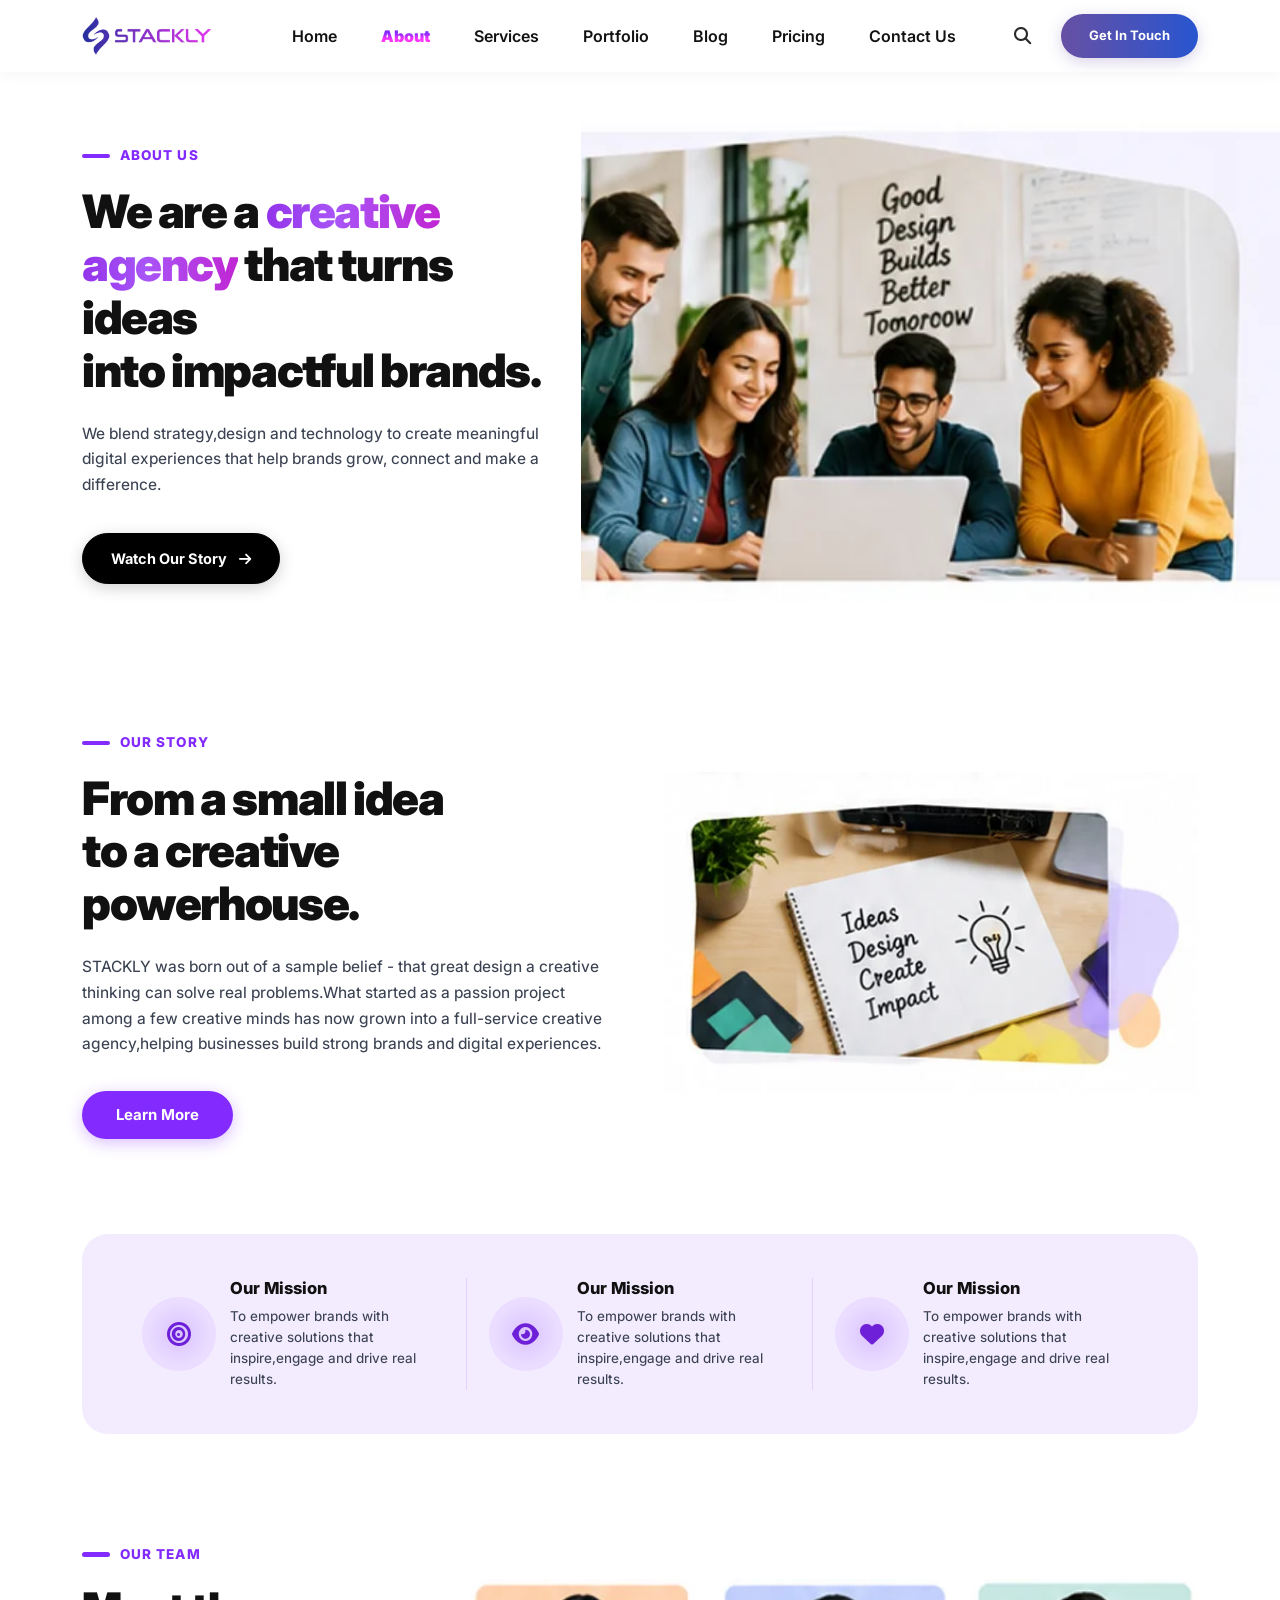
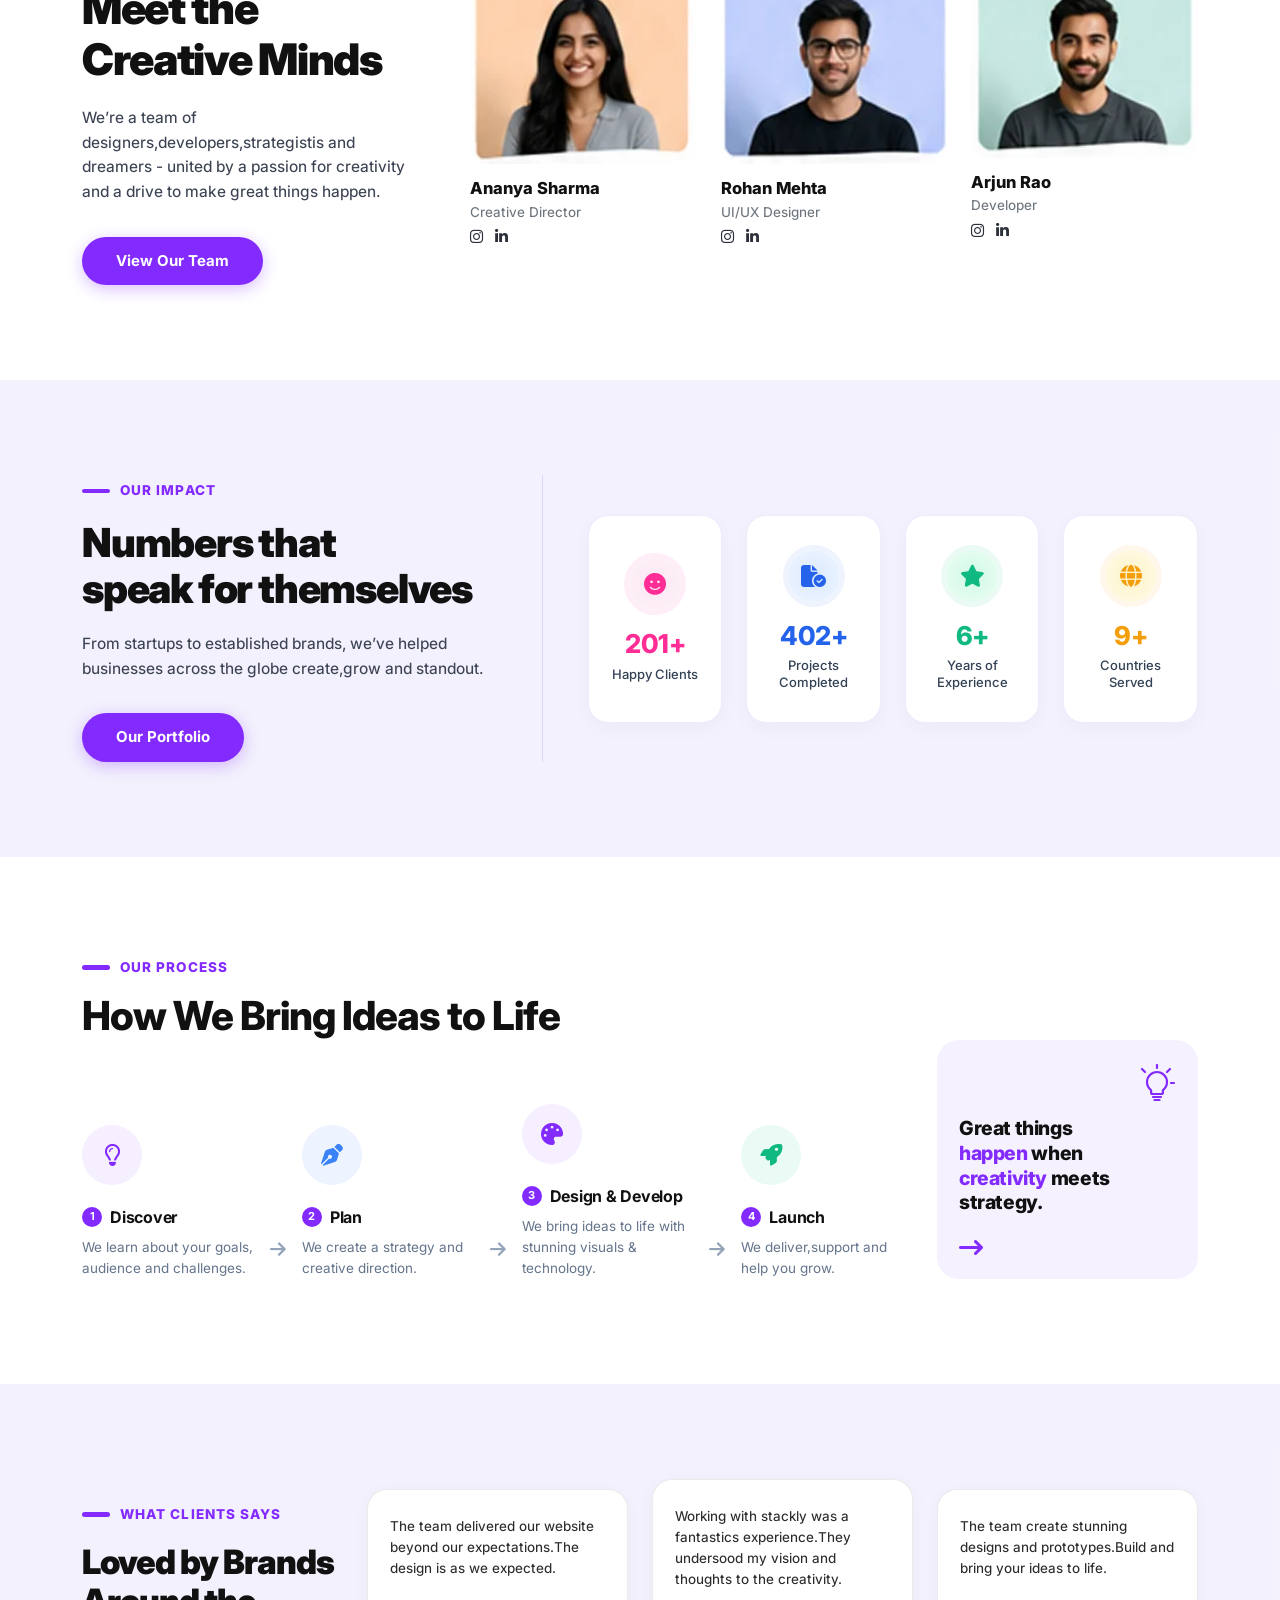
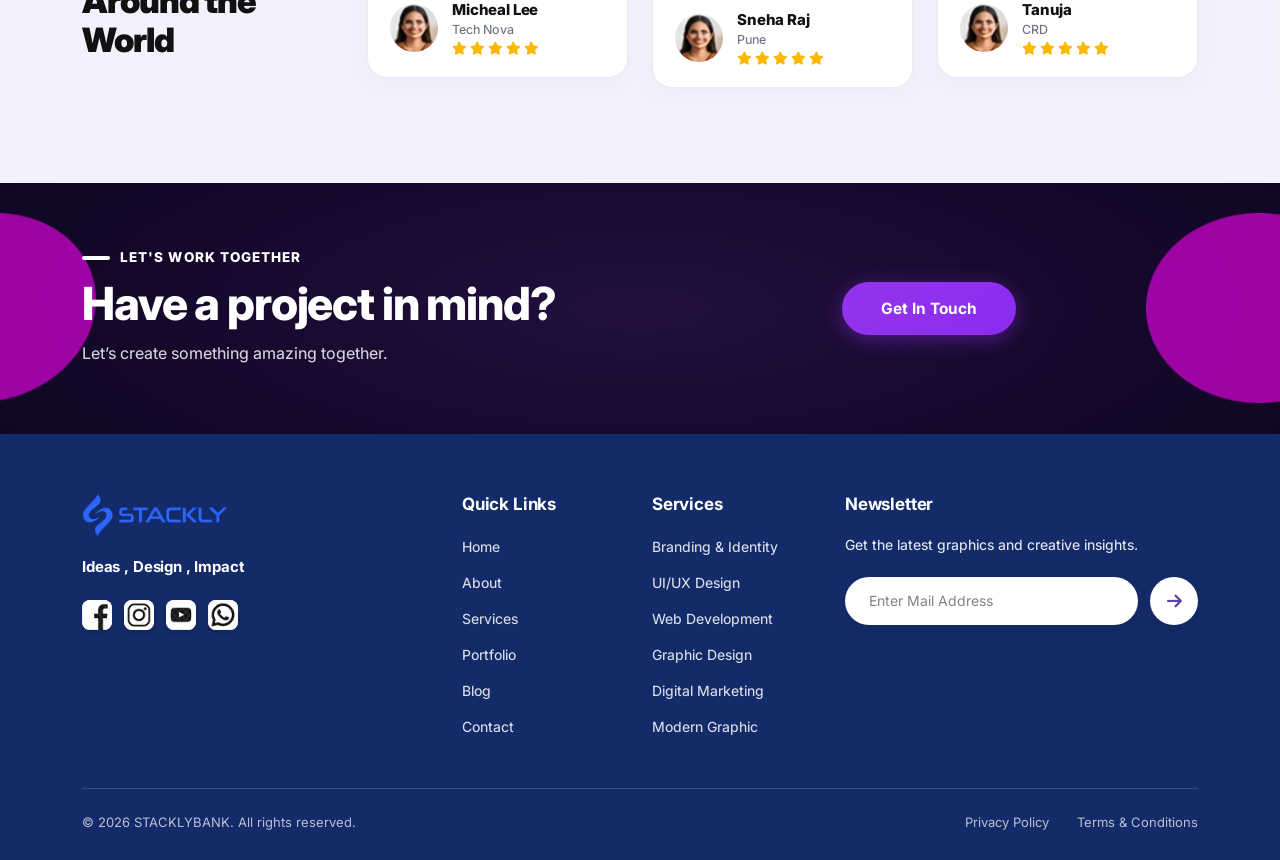
==== commit f05a353e: "refactor: portfolio changes" ====
--- a/pages/about.html
+++ b/pages/about.html
@@ -367,7 +367,7 @@
 
                 <!-- CTA Button -->
                 <div class="about-impact-cta">
-                  <a href="portfolio.html" class="btn btn-about-impact">
+                  <a href="#" class="btn btn-about-impact">
                     <span>Our Portfolio</span>
                   </a>
                 </div>
@@ -742,9 +742,7 @@
 
             <!-- Right Column: CTA Button -->
             <div class="col-12 col-md-4 col-lg-4 text-start">
-              <a href="contact.html" class="btn btn-about-cta">
-                Get In Touch
-              </a>
+              <a href="#" class="btn btn-about-cta"> Get In Touch </a>
             </div>
           </div>
         </div>
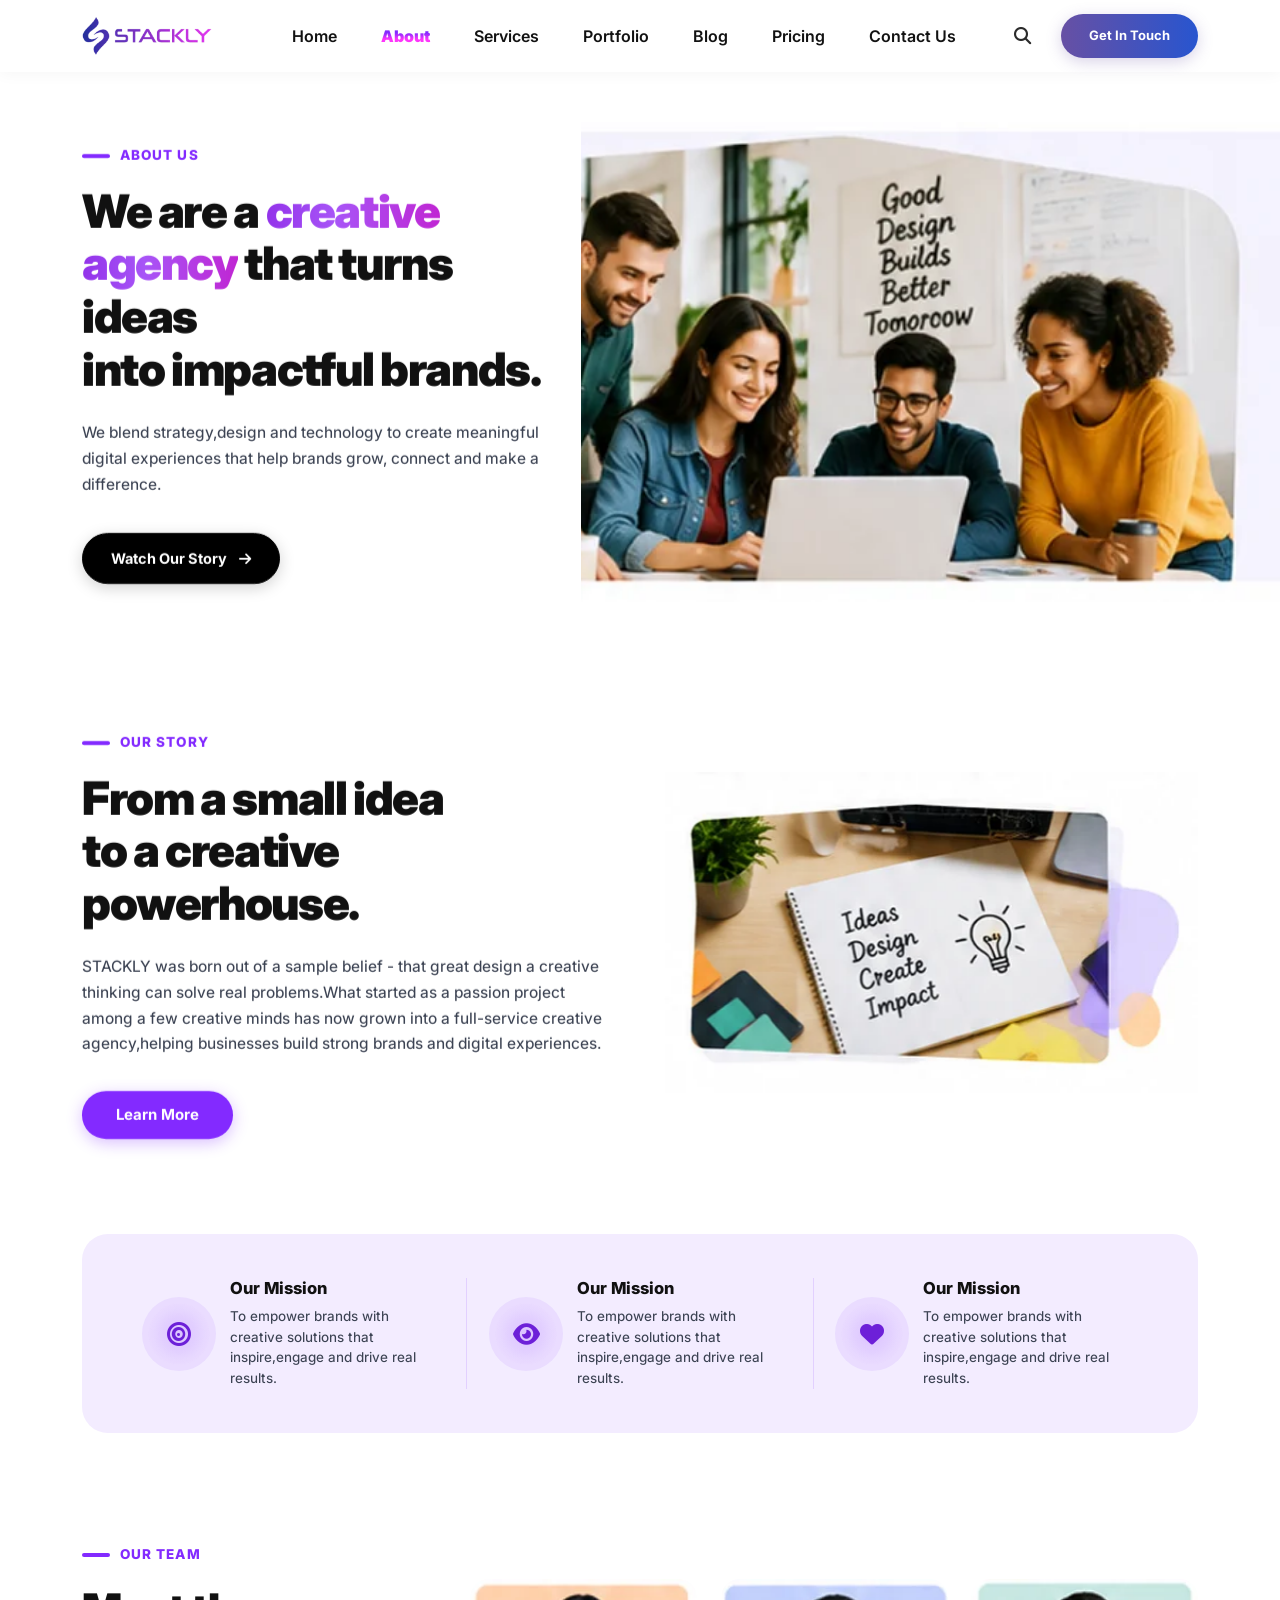
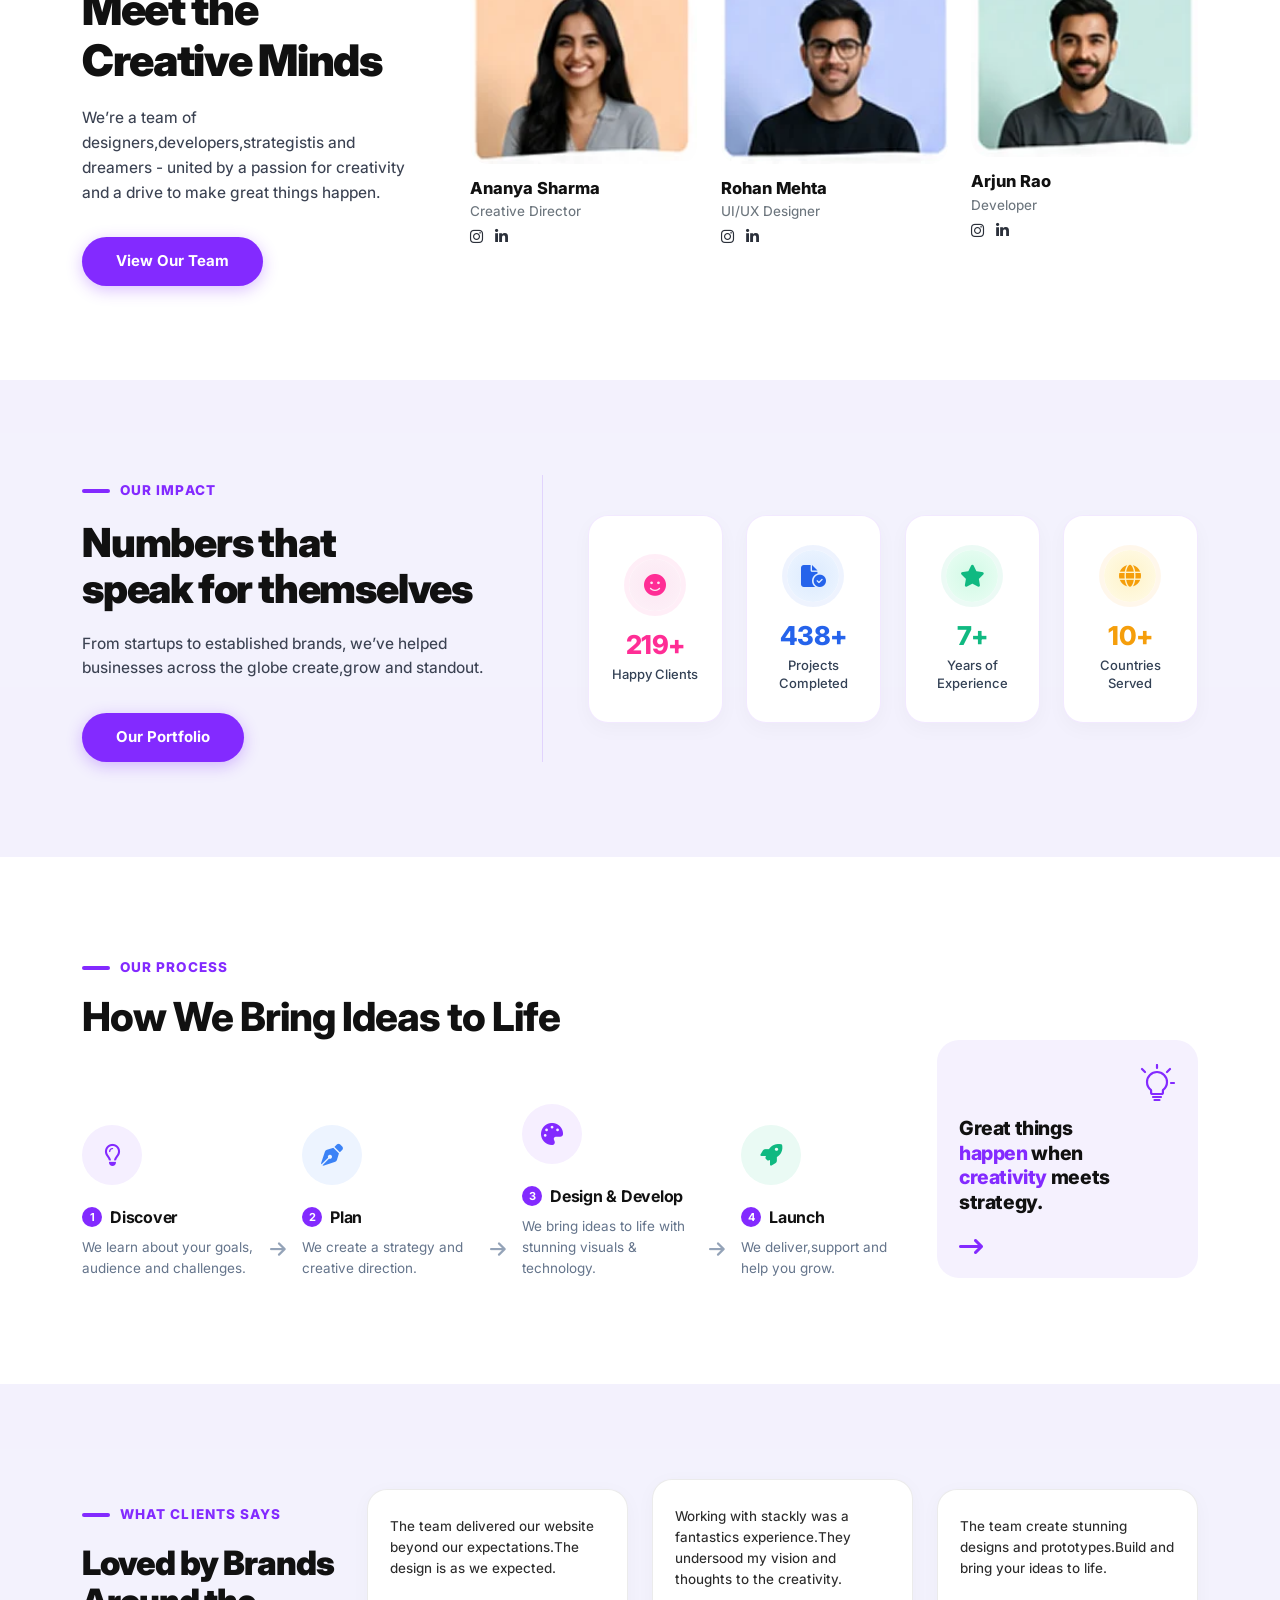
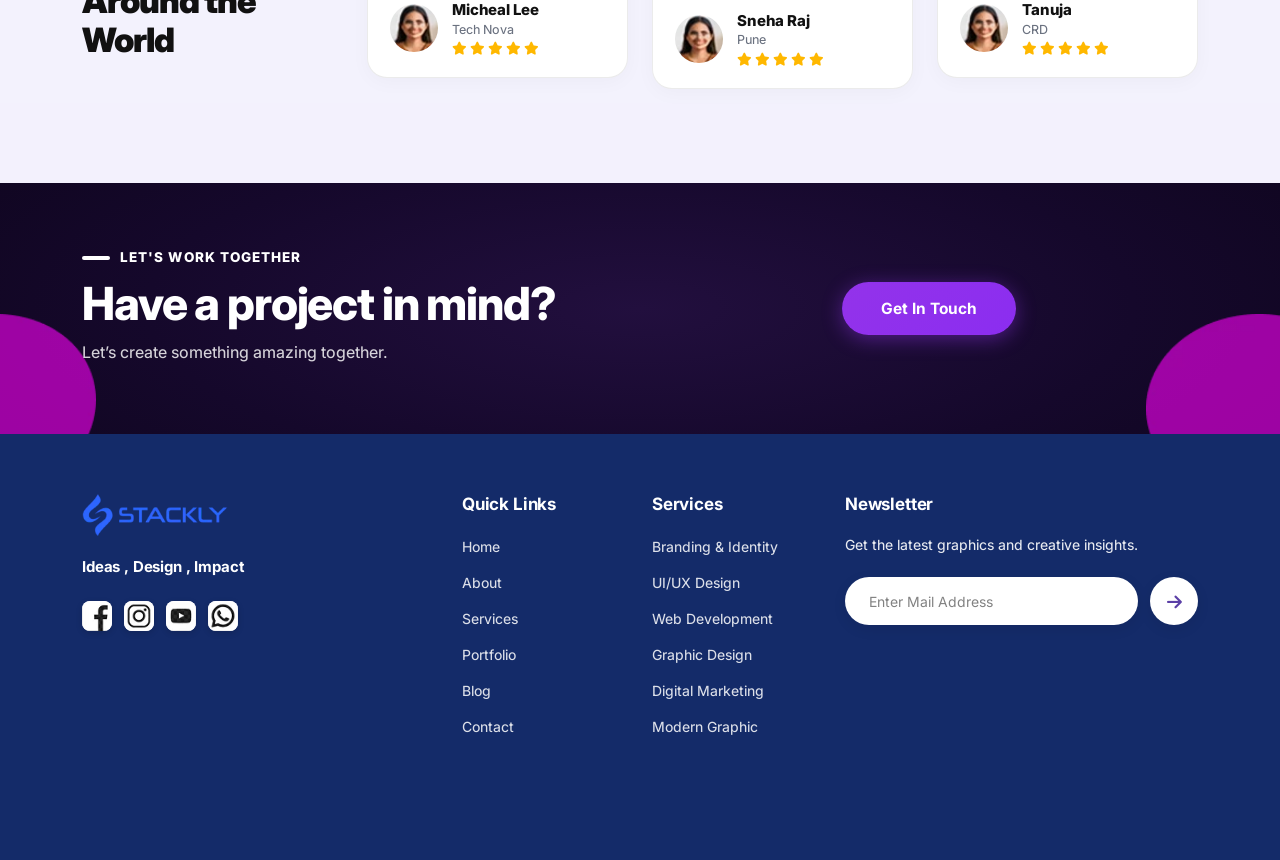
==== commit f9ae8822: "refactor: animations added" ====
--- a/pages/about.html
+++ b/pages/about.html
@@ -40,7 +40,10 @@
         <div class="about-banner-container">
           <div class="row align-items-center g-4 g-lg-0">
             <!-- Left Column: Content -->
-            <div class="col-12 col-lg-5 col-xl-5 about-banner-left-col">
+            <div
+              class="col-12 col-lg-5 col-xl-5 about-banner-left-col reveal"
+              data-reveal="fade-right"
+            >
               <div class="about-banner-content">
                 <!-- Badge / Subtitle with line indicator -->
                 <div class="about-banner-badge">
@@ -77,7 +80,10 @@
             </div>
 
             <!-- Right Column: Image with full right bleed & larger display -->
-            <div class="col-12 col-lg-7 col-xl-7 about-banner-right-col">
+            <div
+              class="col-12 col-lg-7 col-xl-7 about-banner-right-col reveal"
+              data-reveal="fade-left"
+            >
               <div class="about-banner-media-wrapper">
                 <!-- Main Image Card Container -->
                 <div class="about-banner-img-card">
@@ -98,7 +104,7 @@
         <div class="container">
           <div class="row align-items-center g-4 g-lg-5">
             <!-- Left Column: Content -->
-            <div class="col-12 col-lg-6">
+            <div class="col-12 col-lg-6 reveal" data-reveal="fade-right">
               <div class="about-story-content">
                 <!-- Badge / Subtitle -->
                 <div class="about-story-badge">
@@ -131,7 +137,7 @@
             </div>
 
             <!-- Right Column: Image -->
-            <div class="col-12 col-lg-6">
+            <div class="col-12 col-lg-6 reveal" data-reveal="fade-left">
               <div class="about-story-media-wrapper">
                 <img
                   src="../assets/images/about/about-our-story-image.webp"
@@ -147,10 +153,16 @@
       <!-- Mission / Features Section -->
       <section class="about-features-section">
         <div class="container">
-          <div class="about-features-card">
-            <div class="row g-4 g-md-0 align-items-center">
+          <div class="about-features-card reveal" data-reveal="fade-up">
+            <div
+              class="row g-4 g-md-0 align-items-center"
+              data-reveal-stagger="120"
+            >
               <!-- Feature Item 1: Target / Bullseye -->
-              <div class="col-12 col-md-4 about-feature-col">
+              <div
+                class="col-12 col-md-4 about-feature-col reveal"
+                data-reveal="fade-up"
+              >
                 <div class="about-feature-item">
                   <div class="about-feature-icon-wrapper">
                     <i class="fa-solid fa-bullseye about-feature-icon"></i>
@@ -166,7 +178,11 @@
               </div>
 
               <!-- Feature Item 2: Eye / Vision -->
-              <div class="col-12 col-md-4 about-feature-col">
+              <div
+                class="col-12 col-md-4 about-feature-col reveal"
+                data-reveal="fade-up"
+                data-reveal-delay="100"
+              >
                 <div class="about-feature-item">
                   <div class="about-feature-icon-wrapper">
                     <i class="fa-solid fa-eye about-feature-icon"></i>
@@ -182,7 +198,11 @@
               </div>
 
               <!-- Feature Item 3: Heart / Values -->
-              <div class="col-12 col-md-4 about-feature-col">
+              <div
+                class="col-12 col-md-4 about-feature-col reveal"
+                data-reveal="fade-up"
+                data-reveal-delay="200"
+              >
                 <div class="about-feature-item">
                   <div class="about-feature-icon-wrapper">
                     <i class="fa-solid fa-heart about-feature-icon"></i>
@@ -206,7 +226,7 @@
         <div class="container">
           <div class="row align-items-center g-4 g-xl-5">
             <!-- Left Column: Content -->
-            <div class="col-12 col-lg-4">
+            <div class="col-12 col-lg-4 reveal" data-reveal="fade-right">
               <div class="about-team-content">
                 <!-- Badge / Subtitle -->
                 <div class="about-team-badge">
@@ -235,9 +255,12 @@
 
             <!-- Right Column: Team Members Cards Grid -->
             <div class="col-12 col-lg-8">
-              <div class="row g-3 g-sm-4 justify-content-center">
+              <div
+                class="row g-3 g-sm-4 justify-content-center"
+                data-reveal-stagger="120"
+              >
                 <!-- Member 1: Ananya Sharma -->
-                <div class="col-12 col-sm-4">
+                <div class="col-12 col-sm-4 reveal" data-reveal="fade-up">
                   <div class="about-team-card">
                     <div class="about-team-img-wrapper">
                       <img
@@ -270,7 +293,11 @@
                 </div>
 
                 <!-- Member 2: Rohan Mehta -->
-                <div class="col-12 col-sm-4">
+                <div
+                  class="col-12 col-sm-4 reveal"
+                  data-reveal="fade-up"
+                  data-reveal-delay="100"
+                >
                   <div class="about-team-card">
                     <div class="about-team-img-wrapper">
                       <img
@@ -303,7 +330,11 @@
                 </div>
 
                 <!-- Member 3: Arjun Rao -->
-                <div class="col-12 col-sm-4">
+                <div
+                  class="col-12 col-sm-4 reveal"
+                  data-reveal="fade-up"
+                  data-reveal-delay="200"
+                >
                   <div class="about-team-card">
                     <div class="about-team-img-wrapper">
                       <img
@@ -345,7 +376,10 @@
         <div class="container">
           <div class="row align-items-center g-4 g-lg-5">
             <!-- Left Column: Content -->
-            <div class="col-12 col-lg-5 about-impact-left-col">
+            <div
+              class="col-12 col-lg-5 about-impact-left-col reveal"
+              data-reveal="fade-right"
+            >
               <div class="about-impact-content">
                 <!-- Badge / Subtitle -->
                 <div class="about-impact-badge">
@@ -376,9 +410,15 @@
 
             <!-- Right Column: 4 Impact Cards Grid -->
             <div class="col-12 col-lg-7 about-impact-right-col">
-              <div class="row g-3 g-sm-3 g-xl-4 justify-content-center">
+              <div
+                class="row g-3 g-sm-3 g-xl-4 justify-content-center"
+                data-reveal-stagger="100"
+              >
                 <!-- Stat Card 1: Happy Clients -->
-                <div class="col-6 col-md-3 col-lg-3">
+                <div
+                  class="col-6 col-md-3 col-lg-3 reveal"
+                  data-reveal="fade-up"
+                >
                   <div class="about-impact-card">
                     <div class="impact-card-icon-wrapper impact-icon-pink">
                       <i class="fa-solid fa-face-smile impact-card-icon"></i>
@@ -396,7 +436,11 @@
                 </div>
 
                 <!-- Stat Card 2: Projects Completed -->
-                <div class="col-6 col-md-3 col-lg-3">
+                <div
+                  class="col-6 col-md-3 col-lg-3 reveal"
+                  data-reveal="fade-up"
+                  data-reveal-delay="100"
+                >
                   <div class="about-impact-card">
                     <div class="impact-card-icon-wrapper impact-icon-blue">
                       <i
@@ -416,7 +460,11 @@
                 </div>
 
                 <!-- Stat Card 3: Years of Experience -->
-                <div class="col-6 col-md-3 col-lg-3">
+                <div
+                  class="col-6 col-md-3 col-lg-3 reveal"
+                  data-reveal="fade-up"
+                  data-reveal-delay="200"
+                >
                   <div class="about-impact-card">
                     <div class="impact-card-icon-wrapper impact-icon-green">
                       <i class="fa-solid fa-star impact-card-icon"></i>
@@ -431,7 +479,11 @@
                 </div>
 
                 <!-- Stat Card 4: Countries Served -->
-                <div class="col-6 col-md-3 col-lg-3">
+                <div
+                  class="col-6 col-md-3 col-lg-3 reveal"
+                  data-reveal="fade-up"
+                  data-reveal-delay="300"
+                >
                   <div class="about-impact-card">
                     <div class="impact-card-icon-wrapper impact-icon-orange">
                       <i class="fa-solid fa-globe impact-card-icon"></i>
@@ -454,7 +506,7 @@
       <section class="about-process-section">
         <div class="container">
           <!-- Section Header (Left aligned as in design) -->
-          <div class="about-process-header">
+          <div class="about-process-header reveal" data-reveal="fade-up">
             <div class="about-process-badge">
               <span class="badge-line"></span>
               <span class="badge-text">OUR PROCESS</span>
@@ -467,9 +519,9 @@
             <div class="row g-4 align-items-stretch">
               <!-- Left / Main: 4 Process Steps with Connectors -->
               <div class="col-12 col-xl-9 col-lg-8">
-                <div class="process-steps-track">
+                <div class="process-steps-track" data-reveal-stagger="100">
                   <!-- Step 1: Discover -->
-                  <div class="process-step-item">
+                  <div class="process-step-item reveal" data-reveal="fade-up">
                     <div class="process-step-icon-wrap icon-purple">
                       <i class="fa-regular fa-lightbulb"></i>
                     </div>
@@ -488,7 +540,7 @@
                   </div>
 
                   <!-- Step 2: Plan -->
-                  <div class="process-step-item">
+                  <div class="process-step-item reveal" data-reveal="fade-up">
                     <div class="process-step-icon-wrap icon-blue">
                       <i class="fa-solid fa-pen-nib"></i>
                     </div>
@@ -507,7 +559,7 @@
                   </div>
 
                   <!-- Step 3: Design & Develop -->
-                  <div class="process-step-item">
+                  <div class="process-step-item reveal" data-reveal="fade-up">
                     <div class="process-step-icon-wrap icon-purple-alt">
                       <i class="fa-solid fa-palette"></i>
                     </div>
@@ -527,7 +579,7 @@
                   </div>
 
                   <!-- Step 4: Launch -->
-                  <div class="process-step-item">
+                  <div class="process-step-item reveal" data-reveal="fade-up">
                     <div class="process-step-icon-wrap icon-green">
                       <i class="fa-solid fa-rocket"></i>
                     </div>
@@ -543,7 +595,10 @@
               </div>
 
               <!-- Right: Highlight Quote Card -->
-              <div class="col-12 col-xl-3 col-lg-4">
+              <div
+                class="col-12 col-xl-3 col-lg-4 reveal"
+                data-reveal="fade-left"
+              >
                 <div class="process-quote-card">
                   <!-- Decorative radiant bulb top right -->
                   <div class="quote-card-header text-end">
@@ -605,7 +660,7 @@
         <div class="container">
           <div class="row g-4 align-items-center">
             <!-- Left Info Column -->
-            <div class="col-12 col-lg-3">
+            <div class="col-12 col-lg-3 reveal" data-reveal="fade-right">
               <div class="about-testimonials-content">
                 <div class="about-testimonials-badge">
                   <span class="badge-line"></span>
@@ -619,7 +674,11 @@
             </div>
 
             <!-- Card 1: Micheal Lee -->
-            <div class="col-12 col-sm-6 col-md-4 col-lg-3">
+            <div
+              class="col-12 col-sm-6 col-md-4 col-lg-3 reveal"
+              data-reveal="fade-up"
+              data-reveal-delay="100"
+            >
               <div class="about-testimonial-card">
                 <p class="about-testimonial-text">
                   The team delivered our website beyond our expectations.The
@@ -647,7 +706,11 @@
             </div>
 
             <!-- Card 2: Sneha Raj -->
-            <div class="col-12 col-sm-6 col-md-4 col-lg-3">
+            <div
+              class="col-12 col-sm-6 col-md-4 col-lg-3 reveal"
+              data-reveal="fade-up"
+              data-reveal-delay="200"
+            >
               <div class="about-testimonial-card">
                 <p class="about-testimonial-text">
                   Working with stackly was a fantastics experience.They
@@ -675,7 +738,11 @@
             </div>
 
             <!-- Card 3: Tanuja -->
-            <div class="col-12 col-sm-6 col-md-4 col-lg-3">
+            <div
+              class="col-12 col-sm-6 col-md-4 col-lg-3 reveal"
+              data-reveal="fade-up"
+              data-reveal-delay="300"
+            >
               <div class="about-testimonial-card">
                 <p class="about-testimonial-text">
                   The team create stunning designs and prototypes.Build and
@@ -722,7 +789,10 @@
         <div class="container">
           <div class="row align-items-center justify-content-between gy-4">
             <!-- Left Column: Text & Badge -->
-            <div class="col-12 col-md-8 col-lg-7">
+            <div
+              class="col-12 col-md-8 col-lg-7 reveal"
+              data-reveal="fade-right"
+            >
               <div class="about-cta-content">
                 <!-- Badge / Subtitle -->
                 <div class="about-cta-badge">
@@ -741,7 +811,10 @@
             </div>
 
             <!-- Right Column: CTA Button -->
-            <div class="col-12 col-md-4 col-lg-4 text-start">
+            <div
+              class="col-12 col-md-4 col-lg-4 text-start reveal"
+              data-reveal="fade-left"
+            >
               <a href="#" class="btn btn-about-cta"> Get In Touch </a>
             </div>
           </div>
--- a/assets/css/styles.css
+++ b/assets/css/styles.css
@@ -24,9 +24,539 @@
   color: #121212;
 }
 
-/* ==========================================================================
-   HEADER COMPONENT STYLES
-   ========================================================================== */
+body.preloader-active {
+  overflow: hidden !important;
+  height: 100vh;
+}
+
+/* THEME PRELOADER COMPONENT STYLES */
+
+.preloader-overlay {
+  position: fixed;
+  top: 0;
+  left: 0;
+  width: 100vw;
+  height: 100vh;
+  z-index: 999999;
+  display: flex;
+  align-items: center;
+  justify-content: center;
+  background-color: #08070d;
+  overflow: hidden;
+  font-family: var(--font-inter);
+  pointer-events: all;
+  transition: visibility 0.8s ease;
+}
+
+.preloader-overlay.preloader-hidden {
+  display: none !important;
+  visibility: hidden !important;
+  pointer-events: none !important;
+}
+
+/* Ambient Glowing Background Lights */
+.preloader-ambient-glow {
+  position: absolute;
+  border-radius: 50%;
+  filter: blur(90px);
+  pointer-events: none;
+  opacity: 0.65;
+  transition: opacity 0.6s ease;
+  will-change: transform, opacity;
+}
+
+.preloader-ambient-glow.glow-1 {
+  width: 520px;
+  height: 520px;
+  top: -10%;
+  left: 15%;
+  background: radial-gradient(
+    circle,
+    rgba(131, 42, 255, 0.45) 0%,
+    rgba(131, 42, 255, 0) 70%
+  );
+  animation: preloaderGlowFloat1 6s ease-in-out infinite alternate;
+}
+
+.preloader-ambient-glow.glow-2 {
+  width: 580px;
+  height: 580px;
+  bottom: -15%;
+  right: 12%;
+  background: radial-gradient(
+    circle,
+    rgba(253, 3, 249, 0.38) 0%,
+    rgba(253, 3, 249, 0) 70%
+  );
+  animation: preloaderGlowFloat2 7s ease-in-out infinite alternate;
+}
+
+.preloader-ambient-glow.glow-3 {
+  width: 440px;
+  height: 440px;
+  top: 35%;
+  left: 35%;
+  background: radial-gradient(
+    circle,
+    rgba(40, 85, 207, 0.32) 0%,
+    rgba(40, 85, 207, 0) 70%
+  );
+  animation: preloaderGlowFloat3 5s ease-in-out infinite alternate;
+}
+
+/* Subtle Cyber Mesh Grid */
+.preloader-grid-layer {
+  position: absolute;
+  inset: 0;
+  background-image:
+    linear-gradient(rgba(255, 255, 255, 0.03) 1px, transparent 1px),
+    linear-gradient(90deg, rgba(255, 255, 255, 0.03) 1px, transparent 1px);
+  background-size: 40px 40px;
+  background-position: center center;
+  opacity: 0.5;
+  pointer-events: none;
+  mask-image: radial-gradient(circle at center, black 40%, transparent 80%);
+  -webkit-mask-image: radial-gradient(
+    circle at center,
+    black 40%,
+    transparent 80%
+  );
+}
+
+/* Main Content Container */
+.preloader-content {
+  position: relative;
+  z-index: 10;
+  display: flex;
+  flex-direction: column;
+  align-items: center;
+  text-align: center;
+  max-width: 460px;
+  width: 90%;
+  padding: 30px 20px;
+  transition:
+    opacity 0.45s ease,
+    transform 0.5s cubic-bezier(0.16, 1, 0.3, 1);
+  will-change: opacity, transform;
+}
+
+/* Visual Wrapper with Rotating Kinetic Rings */
+.preloader-visual-wrapper {
+  position: relative;
+  width: 140px;
+  height: 140px;
+  display: flex;
+  align-items: center;
+  justify-content: center;
+  margin-bottom: 24px;
+}
+
+.preloader-orbit-ring {
+  position: absolute;
+  border-radius: 50%;
+  pointer-events: none;
+}
+
+.preloader-orbit-ring.ring-outer {
+  width: 136px;
+  height: 136px;
+  border: 1.5px dashed rgba(131, 42, 255, 0.45);
+  animation: preloaderSpinClockwise 10s linear infinite;
+}
+
+.preloader-orbit-ring.ring-middle {
+  width: 114px;
+  height: 114px;
+  border: 2px solid transparent;
+  border-top-color: #fd03f9;
+  border-bottom-color: #2855cf;
+  animation: preloaderSpinCounter 3.5s cubic-bezier(0.45, 0.05, 0.55, 0.95)
+    infinite;
+  filter: drop-shadow(0 0 10px rgba(253, 3, 249, 0.6));
+}
+
+.preloader-orbit-ring.ring-inner {
+  width: 92px;
+  height: 92px;
+  border: 1px solid rgba(255, 255, 255, 0.12);
+  border-left-color: #832aff;
+  border-right-color: rgba(131, 42, 255, 0.6);
+  animation: preloaderSpinClockwise 2.2s ease-in-out infinite;
+}
+
+.preloader-logo-core {
+  width: 74px;
+  height: 74px;
+  border-radius: 50%;
+  background: linear-gradient(
+    135deg,
+    rgba(255, 255, 255, 0.1) 0%,
+    rgba(255, 255, 255, 0.02) 100%
+  );
+  backdrop-filter: blur(12px);
+  -webkit-backdrop-filter: blur(12px);
+  border: 1px solid rgba(255, 255, 255, 0.18);
+  display: flex;
+  align-items: center;
+  justify-content: center;
+  position: relative;
+  box-shadow:
+    0 12px 32px rgba(0, 0, 0, 0.6),
+    inset 0 0 16px rgba(131, 42, 255, 0.25);
+  animation: preloaderCorePulse 2.2s ease-in-out infinite alternate;
+}
+
+.preloader-logo-img {
+  max-width: 42px;
+  max-height: 42px;
+  object-fit: contain;
+  filter: drop-shadow(0 4px 10px rgba(0, 0, 0, 0.5));
+  animation: preloaderLogoBreathe 2s ease-in-out infinite alternate;
+}
+
+.preloader-logo-halo {
+  position: absolute;
+  inset: -6px;
+  border-radius: 50%;
+  background: linear-gradient(135deg, #832aff, #fd03f9, #2855cf);
+  opacity: 0.35;
+  filter: blur(12px);
+  z-index: -1;
+  animation: preloaderHaloPulse 2s ease-in-out infinite alternate;
+}
+
+/* Branding Typography */
+.preloader-branding {
+  display: flex;
+  flex-direction: column;
+  align-items: center;
+}
+
+.preloader-badge {
+  display: inline-flex;
+  align-items: center;
+  padding: 4px 14px;
+  font-size: 11px;
+  font-weight: 700;
+  text-transform: uppercase;
+  letter-spacing: 2px;
+  color: #d8b4fe;
+  background: rgba(131, 42, 255, 0.14);
+  border: 1px solid rgba(131, 42, 255, 0.35);
+  border-radius: 100px;
+  margin-bottom: 12px;
+  box-shadow: 0 0 15px rgba(131, 42, 255, 0.2);
+}
+
+.preloader-brand-title {
+  font-size: 28px;
+  font-weight: 900;
+  letter-spacing: 5px;
+  text-transform: uppercase;
+  color: #ffffff;
+  margin: 0 0 8px 0;
+  display: flex;
+  justify-content: center;
+  align-items: center;
+  gap: 1px;
+}
+
+.preloader-brand-title .brand-letter {
+  display: inline-block;
+  background: linear-gradient(180deg, #ffffff 15%, #e0c8ff 55%, #fd03f9 100%);
+  background-clip: text;
+  -webkit-background-clip: text;
+  -webkit-text-fill-color: transparent;
+  animation: preloaderLetterShimmer 1.8s ease-in-out infinite;
+}
+
+.preloader-brand-title .brand-letter:nth-child(1) {
+  animation-delay: 0.05s;
+}
+.preloader-brand-title .brand-letter:nth-child(2) {
+  animation-delay: 0.12s;
+}
+.preloader-brand-title .brand-letter:nth-child(3) {
+  animation-delay: 0.19s;
+}
+.preloader-brand-title .brand-letter:nth-child(4) {
+  animation-delay: 0.26s;
+}
+.preloader-brand-title .brand-letter:nth-child(5) {
+  animation-delay: 0.33s;
+}
+.preloader-brand-title .brand-letter:nth-child(6) {
+  animation-delay: 0.4s;
+}
+.preloader-brand-title .brand-letter:nth-child(7) {
+  animation-delay: 0.47s;
+}
+
+.preloader-status-text {
+  font-size: 13px;
+  font-weight: 500;
+  color: rgba(255, 255, 255, 0.6);
+  letter-spacing: 0.4px;
+  margin: 0;
+  min-height: 20px;
+  transition:
+    opacity 0.25s ease,
+    transform 0.25s ease;
+}
+
+/* Progress Module */
+.preloader-progress-module {
+  width: 100%;
+  max-width: 320px;
+  margin-top: 24px;
+}
+
+.preloader-progress-info {
+  display: flex;
+  justify-content: space-between;
+  align-items: center;
+  margin-bottom: 9px;
+  font-size: 11px;
+  letter-spacing: 1.5px;
+  font-weight: 600;
+  text-transform: uppercase;
+}
+
+.preloader-loading-label {
+  color: rgba(255, 255, 255, 0.45);
+}
+
+.preloader-percentage-num {
+  color: #ffffff;
+  font-variant-numeric: tabular-nums;
+  font-weight: 800;
+  text-shadow: 0 0 12px rgba(253, 3, 249, 0.6);
+}
+
+.preloader-track {
+  width: 100%;
+  height: 7px;
+  background: rgba(255, 255, 255, 0.08);
+  border-radius: 20px;
+  overflow: hidden;
+  padding: 1px;
+  border: 1px solid rgba(255, 255, 255, 0.1);
+  box-shadow: inset 0 2px 5px rgba(0, 0, 0, 0.5);
+  position: relative;
+}
+
+.preloader-bar {
+  height: 100%;
+  width: 0%;
+  border-radius: 20px;
+  background: linear-gradient(
+    90deg,
+    #6750a4 0%,
+    #832aff 35%,
+    #fd03f9 70%,
+    #2855cf 100%
+  );
+  box-shadow: 0 0 16px rgba(253, 3, 249, 0.85);
+  position: relative;
+  transition: width 0.05s linear;
+  will-change: width;
+}
+
+.preloader-bar-light {
+  position: absolute;
+  right: 0;
+  top: 50%;
+  transform: translateY(-50%);
+  width: 8px;
+  height: 8px;
+  background: #ffffff;
+  border-radius: 50%;
+  box-shadow:
+    0 0 8px #ffffff,
+    0 0 16px #fd03f9;
+}
+
+/* Split Exit Shutters */
+.preloader-shutter {
+  position: absolute;
+  left: 0;
+  width: 100%;
+  height: 50.5%;
+  background: #08070d;
+  z-index: 5;
+  transition: transform 0.7s cubic-bezier(0.77, 0, 0.175, 1);
+  will-change: transform;
+}
+
+.preloader-shutter.shutter-top {
+  top: 0;
+  border-bottom: 1px solid rgba(131, 42, 255, 0.2);
+}
+
+.preloader-shutter.shutter-bottom {
+  bottom: 0;
+  border-top: 1px solid rgba(253, 3, 249, 0.2);
+}
+
+/* Preloader Loaded & Exit State */
+.preloader-overlay.preloader-loaded .preloader-content {
+  opacity: 0;
+  transform: scale(0.92) translateY(-10px);
+}
+
+.preloader-overlay.preloader-loaded .preloader-ambient-glow {
+  opacity: 0;
+}
+
+.preloader-overlay.preloader-loaded .preloader-grid-layer {
+  opacity: 0;
+}
+
+.preloader-overlay.preloader-loaded .shutter-top {
+  transform: translateY(-101%);
+}
+
+.preloader-overlay.preloader-loaded .shutter-bottom {
+  transform: translateY(101%);
+}
+
+/* Mobile Responsiveness for Preloader */
+@media (max-width: 576px) {
+  .preloader-visual-wrapper {
+    width: 120px;
+    height: 120px;
+    margin-bottom: 20px;
+  }
+
+  .preloader-orbit-ring.ring-outer {
+    width: 118px;
+    height: 118px;
+  }
+
+  .preloader-orbit-ring.ring-middle {
+    width: 98px;
+    height: 98px;
+  }
+
+  .preloader-orbit-ring.ring-inner {
+    width: 78px;
+    height: 78px;
+  }
+
+  .preloader-logo-core {
+    width: 62px;
+    height: 62px;
+  }
+
+  .preloader-logo-img {
+    max-width: 34px;
+    max-height: 34px;
+  }
+
+  .preloader-brand-title {
+    font-size: 24px;
+    letter-spacing: 4px;
+  }
+
+  .preloader-progress-module {
+    max-width: 270px;
+  }
+}
+
+/* Keyframe Animations */
+@keyframes preloaderSpinClockwise {
+  0% {
+    transform: rotate(0deg);
+  }
+  100% {
+    transform: rotate(360deg);
+  }
+}
+
+@keyframes preloaderSpinCounter {
+  0% {
+    transform: rotate(0deg);
+  }
+  100% {
+    transform: rotate(-360deg);
+  }
+}
+
+@keyframes preloaderCorePulse {
+  0% {
+    transform: scale(0.97);
+    box-shadow:
+      0 8px 24px rgba(0, 0, 0, 0.5),
+      inset 0 0 12px rgba(131, 42, 255, 0.2);
+  }
+  100% {
+    transform: scale(1.03);
+    box-shadow:
+      0 14px 36px rgba(131, 42, 255, 0.25),
+      inset 0 0 20px rgba(253, 3, 249, 0.35);
+  }
+}
+
+@keyframes preloaderHaloPulse {
+  0% {
+    opacity: 0.25;
+    transform: scale(0.92);
+  }
+  100% {
+    opacity: 0.55;
+    transform: scale(1.12);
+  }
+}
+
+@keyframes preloaderLogoBreathe {
+  0% {
+    transform: scale(0.95);
+  }
+  100% {
+    transform: scale(1.05);
+  }
+}
+
+@keyframes preloaderLetterShimmer {
+  0%,
+  100% {
+    transform: translateY(0);
+    filter: brightness(1);
+  }
+  50% {
+    transform: translateY(-3px);
+    filter: brightness(1.25) drop-shadow(0 0 6px rgba(253, 3, 249, 0.7));
+  }
+}
+
+@keyframes preloaderGlowFloat1 {
+  0% {
+    transform: translate(0, 0) scale(1);
+  }
+  100% {
+    transform: translate(30px, 20px) scale(1.1);
+  }
+}
+
+@keyframes preloaderGlowFloat2 {
+  0% {
+    transform: translate(0, 0) scale(1);
+  }
+  100% {
+    transform: translate(-25px, -20px) scale(1.08);
+  }
+}
+
+@keyframes preloaderGlowFloat3 {
+  0% {
+    transform: translate(0, 0) scale(1);
+  }
+  100% {
+    transform: translate(15px, -25px) scale(1.15);
+  }
+}
+
+/* HEADER COMPONENT STYLES */
 
 .site-header {
   background-color: var(--header-bg);
@@ -170,9 +700,7 @@
   box-shadow: none;
 }
 
-/* ==========================================================================
-   HERO SECTION STYLES (FULL COVER)
-   ========================================================================== */
+/* HERO SECTION STYLES (FULL COVER) */
 
 .hero-section {
   position: relative;
@@ -362,25 +890,52 @@
   transform: translateY(0);
 }
 
-/* ==========================================================================
-   RESPONSIVE ADJUSTMENTS
-   ========================================================================== */
+/* RESPONSIVE ADJUSTMENTS */
 
 @media (max-width: 991.98px) {
   .site-header .navbar-collapse {
+    position: fixed;
+    top: 0;
+    left: 0;
+    right: 0;
+    bottom: 0;
+    width: 100%;
+    height: 100vh;
     background-color: #ffffff;
-    padding: 18px;
-    border-radius: 12px;
-    margin-top: 12px;
-    box-shadow: 0 10px 30px rgba(0, 0, 0, 0.08);
-    max-height: calc(100vh - 90px);
+    padding: 20px 24px 32px 24px;
     overflow-y: auto;
+    z-index: 1040;
   }
 
   .site-header .header-nav {
     gap: 10px;
     align-items: flex-start;
     margin-bottom: 16px;
+  }
+
+  .mobile-menu-header {
+    margin-bottom: 24px;
+  }
+
+  .mobile-menu-close {
+    background: transparent;
+    border: none;
+    outline: none;
+    font-size: 24px;
+    color: #121212;
+    cursor: pointer;
+    padding: 4px 8px;
+    display: inline-flex;
+    align-items: center;
+    justify-content: center;
+    transition:
+      color 0.2s ease,
+      transform 0.2s ease;
+  }
+
+  .mobile-menu-close:hover {
+    color: #832aff;
+    transform: scale(1.1);
   }
 
   .site-header .header-actions {
@@ -397,7 +952,7 @@
     text-align: center;
   }
 
-  /* Hero Mobile Styles */
+  /* Hero Tablet/Mobile Styles */
   .hero-section {
     padding: 30px 0;
     min-height: auto;
@@ -407,12 +962,20 @@
     min-height: auto;
   }
 
+  .hero-bg-img {
+    width: 100%;
+    right: auto;
+    left: 0;
+    object-position: center top;
+  }
+
   .hero-bg-overlay {
     background: linear-gradient(
       180deg,
-      rgba(255, 255, 255, 0.95) 0%,
-      rgba(255, 255, 255, 0.9) 60%,
-      rgba(255, 255, 255, 0.65) 100%
+      rgba(255, 255, 255, 0.97) 0%,
+      rgba(255, 255, 255, 0.92) 45%,
+      rgba(255, 255, 255, 0.72) 75%,
+      rgba(255, 255, 255, 0.45) 100%
     );
   }
 
@@ -439,9 +1002,7 @@
   }
 }
 
-/* ==========================================================================
-   WHAT WE DO BEST / OUR SERVICES SECTION
-   ========================================================================== */
+/* WHAT WE DO BEST / OUR SERVICES SECTION */
 
 .what-we-do-section {
   padding: 100px 0 110px 0;
@@ -574,9 +1135,7 @@
   }
 }
 
-/* ==========================================================================
-   FEATURED WORK / OUR PORTFOLIO SECTION
-   ========================================================================== */
+/* FEATURED WORK / OUR PORTFOLIO SECTION */
 
 .featured-work-section {
   padding: 100px 0;
@@ -760,9 +1319,7 @@
   }
 }
 
-/* ==========================================================================
-   ABOUT US SECTION (HOME PAGE)
-   ========================================================================== */
+/* ABOUT US SECTION (HOME PAGE) */
 
 .home-about-section {
   padding: 90px 0;
@@ -956,9 +1513,7 @@
   }
 }
 
-/* ==========================================================================
-   OUR PROCESS / HOW WE WORK SECTION (HOME PAGE)
-   ========================================================================== */
+/* OUR PROCESS / HOW WE WORK SECTION (HOME PAGE) */
 
 .home-process-section {
   padding: 100px 0;
@@ -1168,9 +1723,7 @@
   }
 }
 
-/* ==========================================================================
-   NUMBERS SPEAK / OUR ATTACHMENTS SECTION (HOME PAGE)
-   ========================================================================== */
+/* NUMBERS SPEAK / OUR ATTACHMENTS SECTION (HOME PAGE) */
 
 .home-stats-section {
   padding: 100px 0;
@@ -1404,9 +1957,7 @@
   }
 }
 
-/* ==========================================================================
-   TESTIMONIALS SECTION (HOME PAGE)
-   ========================================================================== */
+/* TESTIMONIALS SECTION (HOME PAGE) */
 
 .testimonials-section {
   padding: 100px 0;
@@ -1593,9 +2144,7 @@
   }
 }
 
-/* ==========================================================================
-   OUR TEAM SECTION (HOME PAGE)
-   ========================================================================== */
+/* OUR TEAM SECTION (HOME PAGE) */
 
 .team-section {
   padding: 100px 0;
@@ -1788,9 +2337,7 @@
   }
 }
 
-/* ==========================================================================
-   LATEST INSIGHTS / OUR BLOG SECTION (HOME PAGE)
-   ========================================================================== */
+/* LATEST INSIGHTS / OUR BLOG SECTION (HOME PAGE) */
 
 .home-blog-section {
   padding: 100px 0;
@@ -1979,9 +2526,7 @@
   }
 }
 
-/* ==========================================================================
-   SIMPLE AND TRANSPARENT PRICING SECTION
-   ========================================================================== */
+/* SIMPLE AND TRANSPARENT PRICING SECTION */
 
 .home-pricing-section {
   padding: 100px 0;
@@ -2274,9 +2819,7 @@
   }
 }
 
-/* ==========================================================================
-   GET IN TOUCH / CTA SECTION (HOME PAGE)
-   ========================================================================== */
+/* GET IN TOUCH / CTA SECTION (HOME PAGE) */
 
 .home-get-in-touch-section {
   position: relative;
@@ -2427,9 +2970,7 @@
   }
 }
 
-/* ==========================================================================
-   FOOTER COMPONENT STYLES
-   ========================================================================== */
+/* FOOTER COMPONENT STYLES */
 
 .site-footer {
   background-color: #142b69;
@@ -2693,9 +3234,7 @@
   }
 }
 
-/* ==========================================================================
-   FLOATING SCROLL TO TOP BUTTON
-   ========================================================================== */
+/* FLOATING SCROLL TO TOP BUTTON */
 
 .scroll-to-top-btn {
   position: fixed;
@@ -2754,3 +3293,125 @@
     font-size: 14px;
   }
 }
+
+/* ==========================================================================
+   SCROLL REVEAL ANIMATIONS ENGINE
+   High-performance, hardware-accelerated scroll animations with cubic-bezier easing
+   ========================================================================== */
+
+.reveal,
+[data-reveal] {
+  opacity: 0;
+  transition-property: opacity, transform;
+  transition-duration: 0.85s;
+  transition-timing-function: cubic-bezier(0.16, 1, 0.3, 1);
+  will-change: opacity, transform;
+  backface-visibility: hidden;
+}
+
+/* Directional & Scale Variants */
+.reveal-fade-up,
+[data-reveal="fade-up"],
+.reveal:not([class*="reveal-fade-"]):not([class*="reveal-zoom"]):not(
+    [class*="reveal-flip"]
+  ) {
+  transform: translateY(32px);
+}
+
+.reveal-fade-down,
+[data-reveal="fade-down"] {
+  transform: translateY(-32px);
+}
+
+.reveal-fade-left,
+[data-reveal="fade-left"] {
+  transform: translateX(40px);
+}
+
+.reveal-fade-right,
+[data-reveal="fade-right"] {
+  transform: translateX(-40px);
+}
+
+.reveal-zoom-in,
+[data-reveal="zoom-in"] {
+  transform: scale(0.92);
+}
+
+.reveal-zoom-out,
+[data-reveal="zoom-out"] {
+  transform: scale(1.06);
+}
+
+.reveal-fade,
+[data-reveal="fade"] {
+  transform: none;
+}
+
+/* Revealed Active State */
+.reveal.is-revealed,
+[data-reveal].is-revealed {
+  opacity: 1 !important;
+  transform: translate3d(0, 0, 0) scale(1) !important;
+}
+
+/* Transition Delays */
+.reveal-delay-1,
+[data-reveal-delay="100"] {
+  transition-delay: 0.1s;
+}
+.reveal-delay-2,
+[data-reveal-delay="200"] {
+  transition-delay: 0.2s;
+}
+.reveal-delay-3,
+[data-reveal-delay="300"] {
+  transition-delay: 0.3s;
+}
+.reveal-delay-4,
+[data-reveal-delay="400"] {
+  transition-delay: 0.4s;
+}
+.reveal-delay-5,
+[data-reveal-delay="500"] {
+  transition-delay: 0.5s;
+}
+.reveal-delay-6,
+[data-reveal-delay="600"] {
+  transition-delay: 0.6s;
+}
+.reveal-delay-7,
+[data-reveal-delay="700"] {
+  transition-delay: 0.7s;
+}
+.reveal-delay-8,
+[data-reveal-delay="800"] {
+  transition-delay: 0.8s;
+}
+
+/* Transition Durations */
+[data-reveal-duration="500"] {
+  transition-duration: 0.5s;
+}
+[data-reveal-duration="600"] {
+  transition-duration: 0.6s;
+}
+[data-reveal-duration="800"] {
+  transition-duration: 0.8s;
+}
+[data-reveal-duration="1000"] {
+  transition-duration: 1s;
+}
+[data-reveal-duration="1200"] {
+  transition-duration: 1.2s;
+}
+
+/* Accessibility Support */
+@media (prefers-reduced-motion: reduce) {
+  .reveal,
+  [data-reveal] {
+    opacity: 1 !important;
+    transform: none !important;
+    transition: none !important;
+  }
+}
--- a/assets/css/about.css
+++ b/assets/css/about.css
@@ -1585,7 +1585,7 @@
 /* Decorative Ellipse Images */
 .about-cta-ellipse {
   position: absolute;
-  top: 50%;
+  top: 90%;
   transform: translateY(-50%);
   pointer-events: none;
   z-index: 1;
